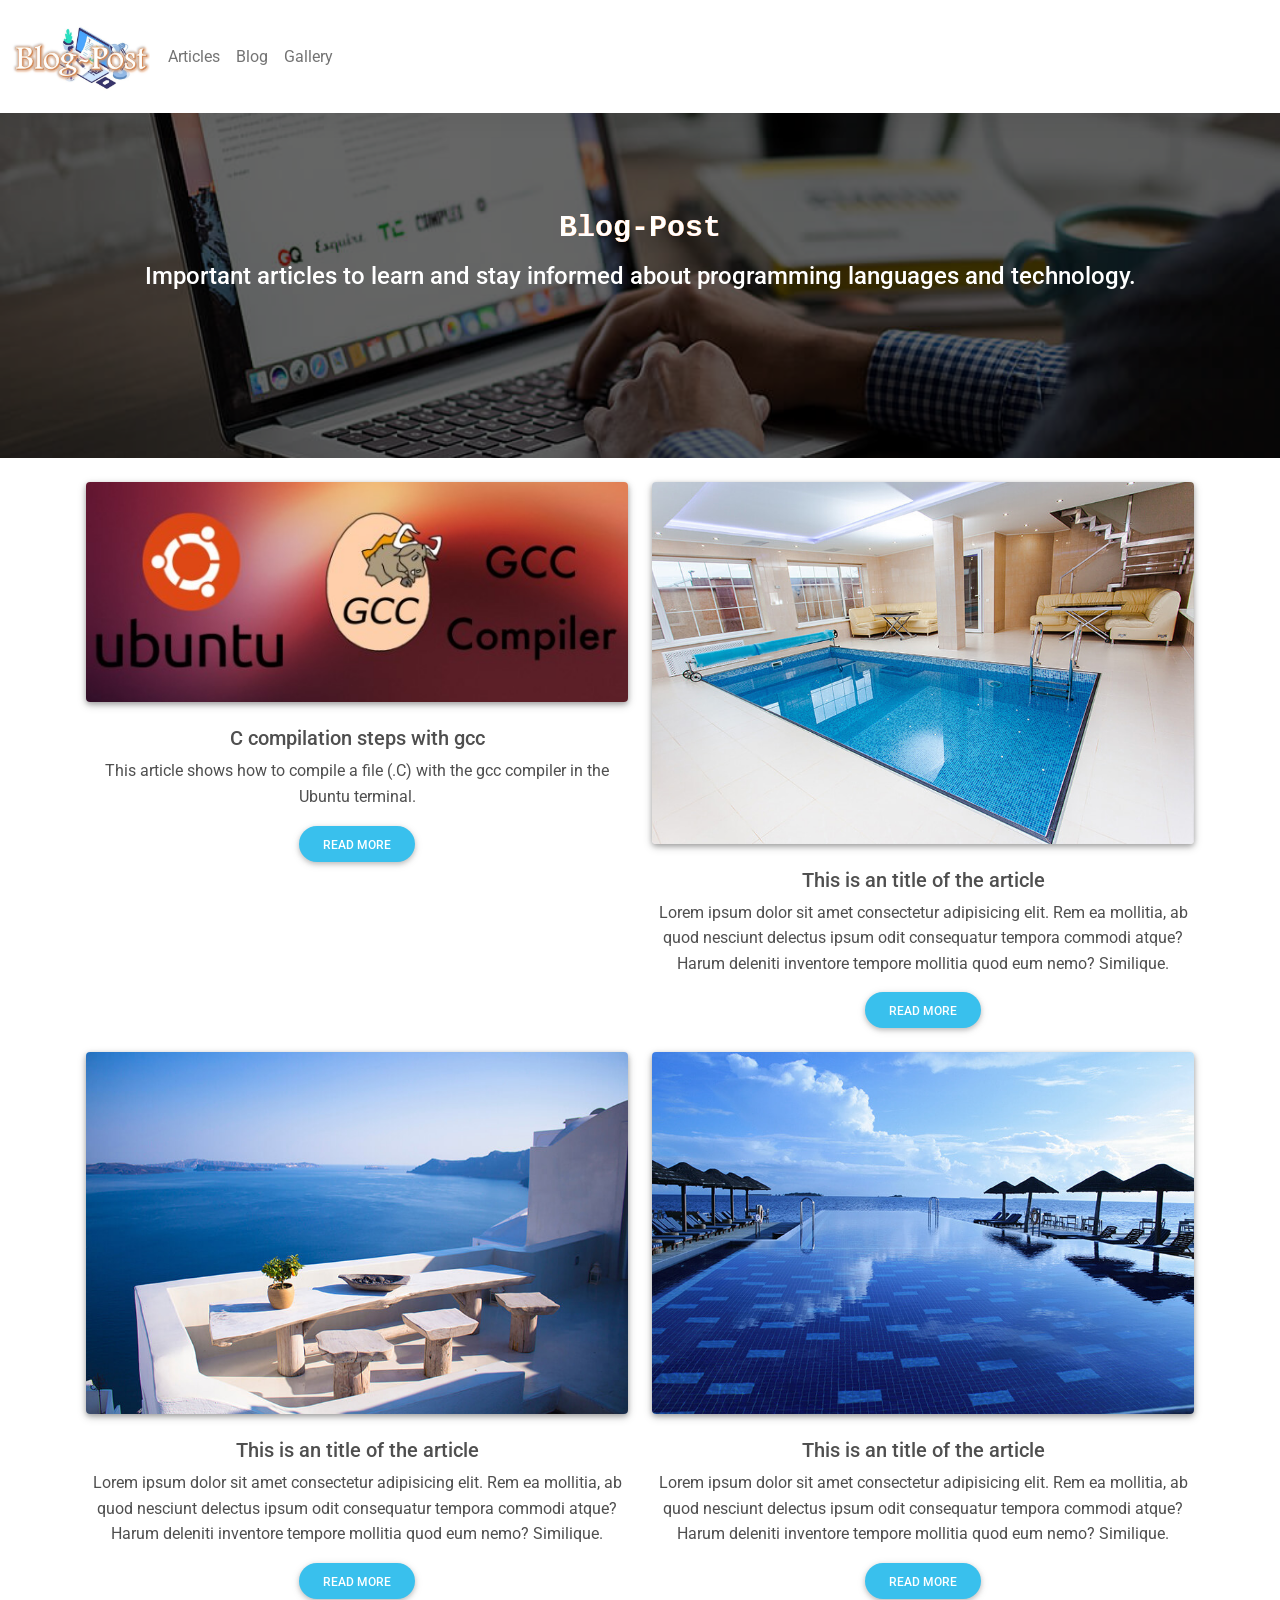
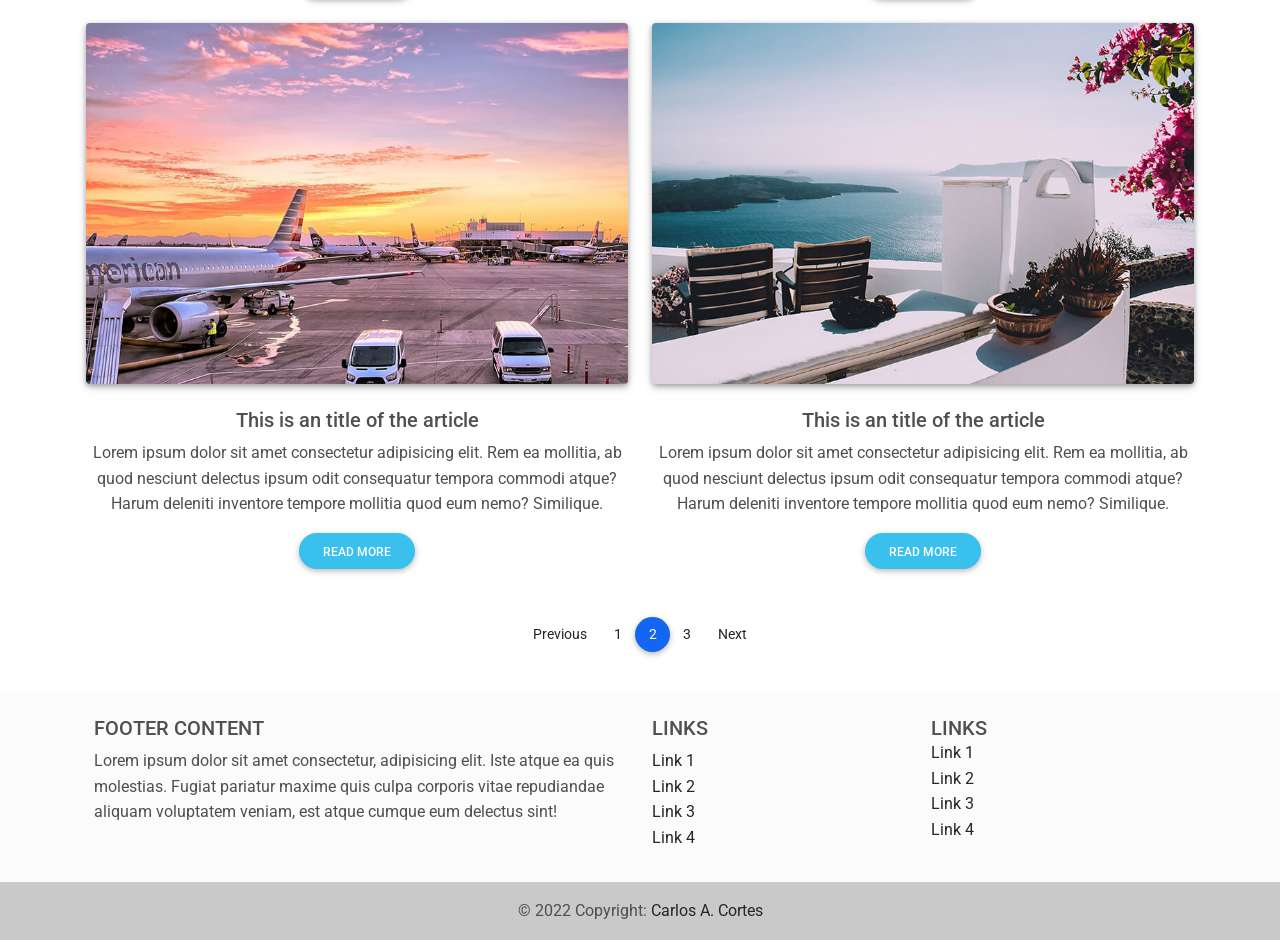
==== index.html @ 5aae72ee "file Actualiced" ====
<!DOCTYPE html>
<html lang="en">
  <head>
    <meta charset="UTF-8" />
    <meta
      name="viewport"
      content="width=device-width, initial-scale=1, shrink-to-fit=no"
    />
    <meta http-equiv="x-ua-compatible" content="ie=edge" />
    <title>Blog - School</title>
    <!-- MDB icon -->
    <link rel="icon" href="img/mdb-favicon.ico" type="image/x-icon" />
    <!-- Font Awesome -->
    <link
      rel="stylesheet"
      href="https://use.fontawesome.com/releases/v5.11.2/css/all.css"
    />
    <!-- Google Fonts Roboto -->
    <link
      rel="stylesheet"
      href="https://fonts.googleapis.com/css2?family=Roboto:wght@300;400;500;700&display=swap"
    />
    <!-- MDB -->
    <link rel="stylesheet" href="css/mdb.min.css" />
    <link rel="stylesheet" href="css/local.css">
    <!-- Custom styles -->
    <style></style>
  </head>
  <body>
    <header>
      <!-- Navbar -->
      <nav class="navbar navbar-expand-lg navbar-light bg-white fixed-top">
        <img class="iconpost" src="img/iconblog.jpg" height="16" alt="logoblog" loading="lazy">
        <div class="container cont-local">
          <button
            class="navbar-toggler"
            type="button"
            data-toggle="collapse"
            data-target="#navbarExample01"
            aria-controls="navbarExample01"
            aria-expanded="false"
            aria-label="Toggle navigation"
          >
            <span class="navbar-toggler-icon"></span>
          </button>
          <div class="collapse navbar-collapse" id="navbarExample01">
            <ul class="navbar-nav mr-auto mb-2 mb-lg-0">
              <li class="nav-item">
                <a class="nav-link" href="index.html">Articles</a>
              </li>
              <li class="nav-item">
                <a class="nav-link" href="post.html">Blog</a>
              </li>
              <li class="nav-item">
                <a class="nav-link" href="#">Gallery</a>
              </li>
            </ul>
          </div>
        </div>
      </nav>
      <!-- Navbar -->

      <!-- Background image -->
      <div
        class="p-5 text-center bg-image"
        style="background-image: url('img/Vida-Blog.jpg'); height: 400px; margin-top: 58px;"
      >
        <div class="mask" style="background-color: rgba(0, 0, 0, 0.6)">
          <div class="d-flex justify-content-center align-items-center h-100">
            <div class="text-white">
              <h1 class="mb-3 efectext1">Blog-Post</h1>
              <h4 class="mb-3">
                  Important articles to learn and stay informed about programming languages and technology.
              </h4>
            </div>
          </div>
        </div>
      </div>
      <!-- Background image -->
    </header>
    <main class="my-4">
      <!-- Posts -->
      <div class="container">
        <section id="posts" class="text-center mb-4">
          <div class="row">
            <div class="col-md-6 mb-4">
              <div
                class="bg-image hover-overlay ripple shadow-1-strong rounded mb-4"
                data-ripple-color="light">
                <img src="img/i1.jpg" class="w-100" />
                <a href="#!">
                  <div
                    class="mask"
                    style="background-color: rgba(251, 251, 251, 0.2)"
                  ></div>
                </a>
              </div>
              <h5>C compilation steps with gcc</h5>
              <p>
                This article shows how to compile a file (.C) with the gcc compiler in the Ubuntu terminal.
              </p>
              <a href="blog_gcc_compiler.html"><button type="button" class="btn btn-info btn-rounded">
                Read more
              </button></a>
            </div>
            <div class="col-md-6 mb-4">
              <div
                class="bg-image hover-overlay ripple shadow-1-strong rounded mb-4"
                data-ripple-color="light"
              >
                <img src="img/i2.jpg" class="w-100" />
                <a href="#!">
                  <div
                    class="mask"
                    style="background-color: rgba(251, 251, 251, 0.2)"
                  ></div>
                </a>
              </div>
              <h5>This is an title of the article</h5>
              <p>
                Lorem ipsum dolor sit amet consectetur adipisicing elit. Rem ea
                mollitia, ab quod nesciunt delectus ipsum odit consequatur
                tempora commodi atque? Harum deleniti inventore tempore mollitia
                quod eum nemo? Similique.
              </p>
              <button type="button" class="btn btn-info btn-rounded">
                Read more
              </button>
            </div>
            <div class="col-md-6 mb-4">
              <div
                class="bg-image hover-overlay ripple shadow-1-strong rounded mb-4"
                data-ripple-color="light"
              >
                <img src="img/i3.jpg" class="w-100" />
                <a href="#!">
                  <div
                    class="mask"
                    style="background-color: rgba(251, 251, 251, 0.2)"
                  ></div>
                </a>
              </div>
              <h5>This is an title of the article</h5>
              <p>
                Lorem ipsum dolor sit amet consectetur adipisicing elit. Rem ea
                mollitia, ab quod nesciunt delectus ipsum odit consequatur
                tempora commodi atque? Harum deleniti inventore tempore mollitia
                quod eum nemo? Similique.
              </p>
              <button type="button" class="btn btn-info btn-rounded">
                Read more
              </button>
            </div>
            <div class="col-md-6 mb-4">
              <div
                class="bg-image hover-overlay ripple shadow-1-strong rounded mb-4"
                data-ripple-color="light"
              >
                <img src="img/i4.jpg" class="w-100" />
                <a href="#!">
                  <div
                    class="mask"
                    style="background-color: rgba(251, 251, 251, 0.2)"
                  ></div>
                </a>
              </div>
              <h5>This is an title of the article</h5>
              <p>
                Lorem ipsum dolor sit amet consectetur adipisicing elit. Rem ea
                mollitia, ab quod nesciunt delectus ipsum odit consequatur
                tempora commodi atque? Harum deleniti inventore tempore mollitia
                quod eum nemo? Similique.
              </p>
              <button type="button" class="btn btn-info btn-rounded">
                Read more
              </button>
            </div>
            <div class="col-md-6 mb-4">
              <div
                class="bg-image hover-overlay ripple shadow-1-strong rounded mb-4"
                data-ripple-color="light"
              >
                <img src="img/i5.jpg" class="w-100" />
                <a href="#!">
                  <div
                    class="mask"
                    style="background-color: rgba(251, 251, 251, 0.2)"
                  ></div>
                </a>
              </div>
              <h5>This is an title of the article</h5>
              <p>
                Lorem ipsum dolor sit amet consectetur adipisicing elit. Rem ea
                mollitia, ab quod nesciunt delectus ipsum odit consequatur
                tempora commodi atque? Harum deleniti inventore tempore mollitia
                quod eum nemo? Similique.
              </p>
              <button type="button" class="btn btn-info btn-rounded">
                Read more
              </button>
            </div>
            <div class="col-md-6 mb-4">
              <div
                class="bg-image hover-overlay ripple shadow-1-strong rounded mb-4"
                data-ripple-color="light"
              >
                <img src="img/i6.jpg" class="w-100" />
                <a href="#!">
                  <div
                    class="mask"
                    style="background-color: rgba(251, 251, 251, 0.2)"
                  ></div>
                </a>
              </div>
              <h5>This is an title of the article</h5>
              <p>
                Lorem ipsum dolor sit amet consectetur adipisicing elit. Rem ea
                mollitia, ab quod nesciunt delectus ipsum odit consequatur
                tempora commodi atque? Harum deleniti inventore tempore mollitia
                quod eum nemo? Similique.
              </p>
              <button type="button" class="btn btn-info btn-rounded">
                Read more
              </button>
            </div>
          </div>
        </section>
        <!-- Posts -->
      </div>

      <!-- Pagination -->
      <section id="pagination" class="d-flex justify-content-center">
        <nav aria-label="...">
          <ul class="pagination pagination-circle">
            <li class="page-item">
              <a class="page-link" href="#" tabindex="-1" aria-disabled="true"
                >Previous</a
              >
            </li>
            <li class="page-item"><a class="page-link" href="#">1</a></li>
            <li class="page-item active" aria-current="page">
              <a class="page-link" href="#"
                >2 <span class="sr-only">(current)</span></a
              >
            </li>
            <li class="page-item"><a class="page-link" href="#">3</a></li>
            <li class="page-item">
              <a class="page-link" href="#">Next</a>
            </li>
          </ul>
        </nav>
      </section>
      <!-- Pagination -->
    </main>
    <footer class="bg-light text-center text-lg-left">
      <!-- Grid container -->
      <div class="container p-4">
        <!--Grid row-->
        <div class="row">
          <!--Grid column-->
          <div class="col-lg-6 col-md-12 mb-4 mb-md-0">
            <h5 class="text-uppercase">Footer Content</h5>

            <p>
              Lorem ipsum dolor sit amet consectetur, adipisicing elit. Iste
              atque ea quis molestias. Fugiat pariatur maxime quis culpa
              corporis vitae repudiandae aliquam voluptatem veniam, est atque
              cumque eum delectus sint!
            </p>
          </div>
          <!--Grid column-->

          <!--Grid column-->
          <div class="col-lg-3 col-md-6 mb-4 mb-md-0">
            <h5 class="text-uppercase">Links</h5>

            <ul class="list-unstyled mb-0">
              <li>
                <a href="#!" class="text-dark">Link 1</a>
              </li>
              <li>
                <a href="#!" class="text-dark">Link 2</a>
              </li>
              <li>
                <a href="#!" class="text-dark">Link 3</a>
              </li>
              <li>
                <a href="#!" class="text-dark">Link 4</a>
              </li>
            </ul>
          </div>
          <!--Grid column-->

          <!--Grid column-->
          <div class="col-lg-3 col-md-6 mb-4 mb-md-0">
            <h5 class="text-uppercase mb-0">Links</h5>

            <ul class="list-unstyled">
              <li>
                <a href="#!" class="text-dark">Link 1</a>
              </li>
              <li>
                <a href="#!" class="text-dark">Link 2</a>
              </li>
              <li>
                <a href="#!" class="text-dark">Link 3</a>
              </li>
              <li>
                <a href="#!" class="text-dark">Link 4</a>
              </li>
            </ul>
          </div>
          <!--Grid column-->
        </div>
        <!--Grid row-->
      </div>
      <!-- Grid container -->

      <!-- Copyright -->
      <div class="text-center p-3" style="background-color: rgba(0, 0, 0, 0.2)">
        © 2022 Copyright:
        <a class="text-dark" href="https://github.com/carlos112717">Carlos A. Cortes</a>
      </div>
      <!-- Copyright -->
    </footer>
  </body>

  <!-- MDB -->
  <script type="text/javascript" src="js/mdb.min.js"></script>
  <!-- Custom scripts -->
  <script type="text/javascript"></script>
</html>
---- css/local.css ----
.iconpost{
    width: 140px;
    height: auto;
    margin-left: 10px;
}

.cont-local{
    padding: 10px;
    align-items: center;
    text-align: center;
}

.localh1{
    margin-left: 75px;
    padding-top: 25px;
}

.efectext1{
    font-weight: bold;
  font-family: monospace;
  text-shadow: 
    0 0 0 rgb(196, 6, 6), 
    0 0 0 rgb(226, 238, 62), 
    0 0 0 rgb(124, 199, 89);
  font-size: 30px;
  animation:c2 2s infinite cubic-bezier(0.9,-3000,0.9,5000);
}


@keyframes c2{
  45%,100% {
  text-shadow: 
     0.03px -0.01px 0.01px rgb(218, 8, 8), 
     0.02px  0.02px 0     rgb(0 255 0), 
    -0.02px  0.02px 0     rgb(0 0 255);
  }
}

/* css of blog compiler con gcc */
.img-user{
    max-width: 8%;
    border-radius: 50%;
    margin-left: 20px;
    box-shadow: 0px 0px 10px 1px #a19f9f;
}

.img-user:hover{
    box-shadow: 0px 0px 10px 1px #834242;
    transform: scale(1.1);
}
.navbar-brand{
    font-size: 30px;
    font-weight: bold;
    padding: 60px;
}

.header-nav{
    margin-top: -20px;
    margin-left: 20px;
    color: rgb(10, 10, 10);
    font-size: 30px;
}
.page-blog{
    margin-top: 50px;
    padding: 20px;
    text-align: center;
}

/* Style page about*/
.about{
    background-color: #f8f4f4;
    color: rgb(8, 8, 8);
    padding: 20px;
    margin-top: 20px;
    box-shadow: 0px 0px 10px 1px #bbb0b0;
}

/*imagenes*/
.img-responsive {
    max-width: 100%;
    height: auto;
    border-radius: 20px;
}

.img-linkedin{
    width: 40px;
    height: 40px;

}

.img-github{
    width: 40px;
    height: 40px;
}

.img-mail2{
    width: 40px;
    height: 40px;
}

/* Style social bar */

.social-bar {
    position: fixed;
    right: 0;
    top: 55%;
    font-size: 1.5rem;
    display: flex;
    flex-direction: column;
    align-items: flex-end;
    z-index: 100;
}

.icon {
    color: white;
    text-decoration: none;
    padding: .7rem;
    transition: all .5s;

}

.icon-linkedin {
    background-color: #0077B5;
}

.icon-github {
    background-color: rgb(189, 185, 185);
}


.icon-mail2 {
    background-color: #0f46be;
}

.icon:first-child {
    border-radius: 1rem 0 0 0;
}

.icon:last-child {
    border-radius: 0 0 0 1rem;
}

.icon:hover {
    transform: scale(1.1);
    padding-right: 3rem;
    border-radius: 1rem 0 0 1rem;
    box-shadow: 0 0 .5rem rgba(0, 0, 0, 0.42);
}
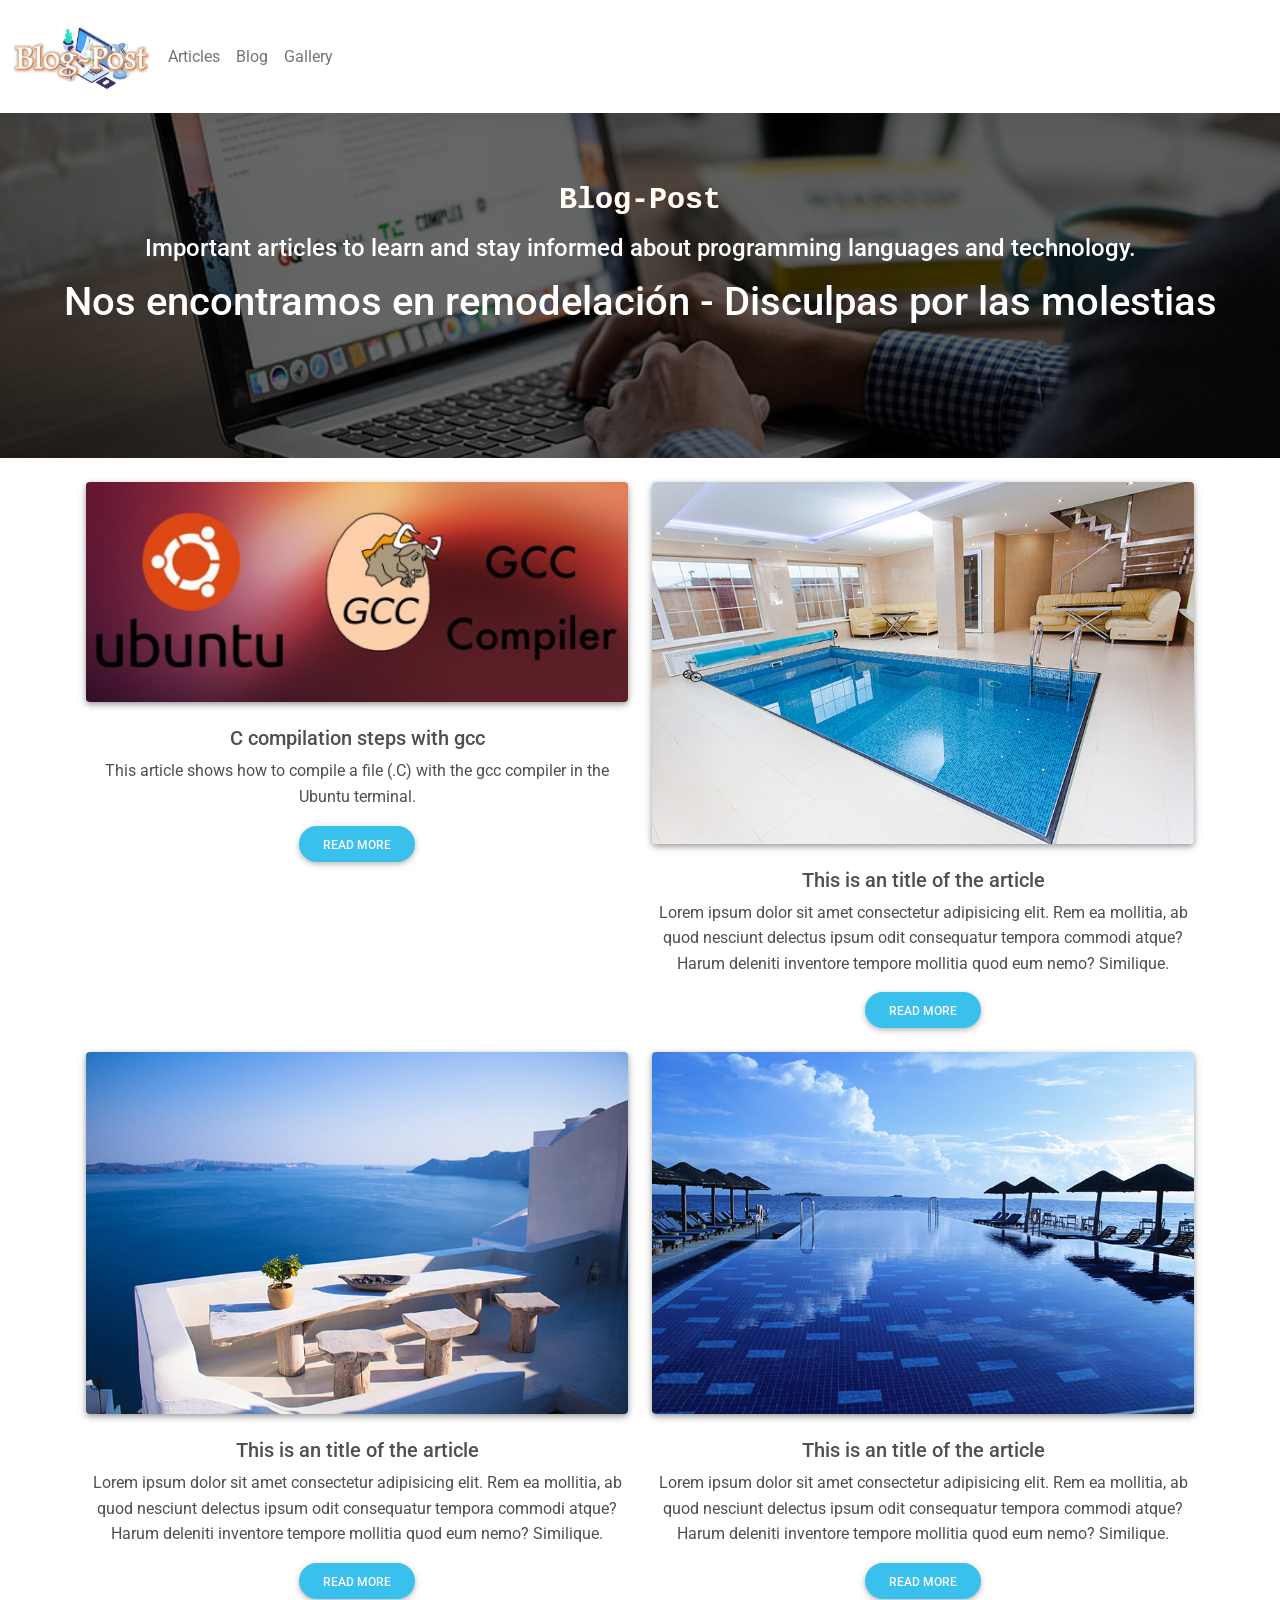
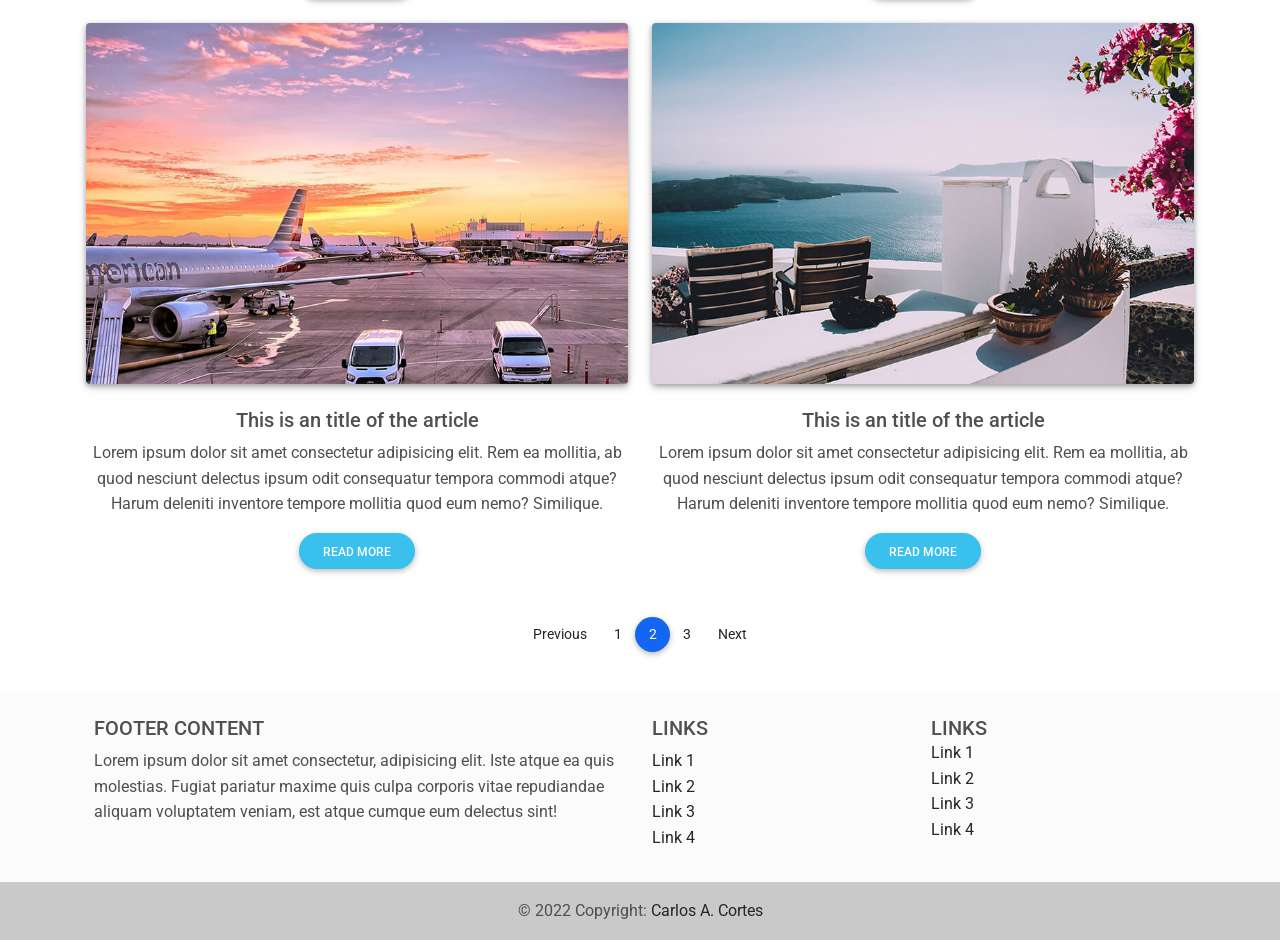
==== commit e594749e: "Update index.html" ====
--- a/index.html
+++ b/index.html
@@ -72,6 +72,7 @@
               <h4 class="mb-3">
                   Important articles to learn and stay informed about programming languages and technology.
               </h4>
+              <h1>Nos encontramos en remodelación - Disculpas por las molestias</h1>
             </div>
           </div>
         </div>
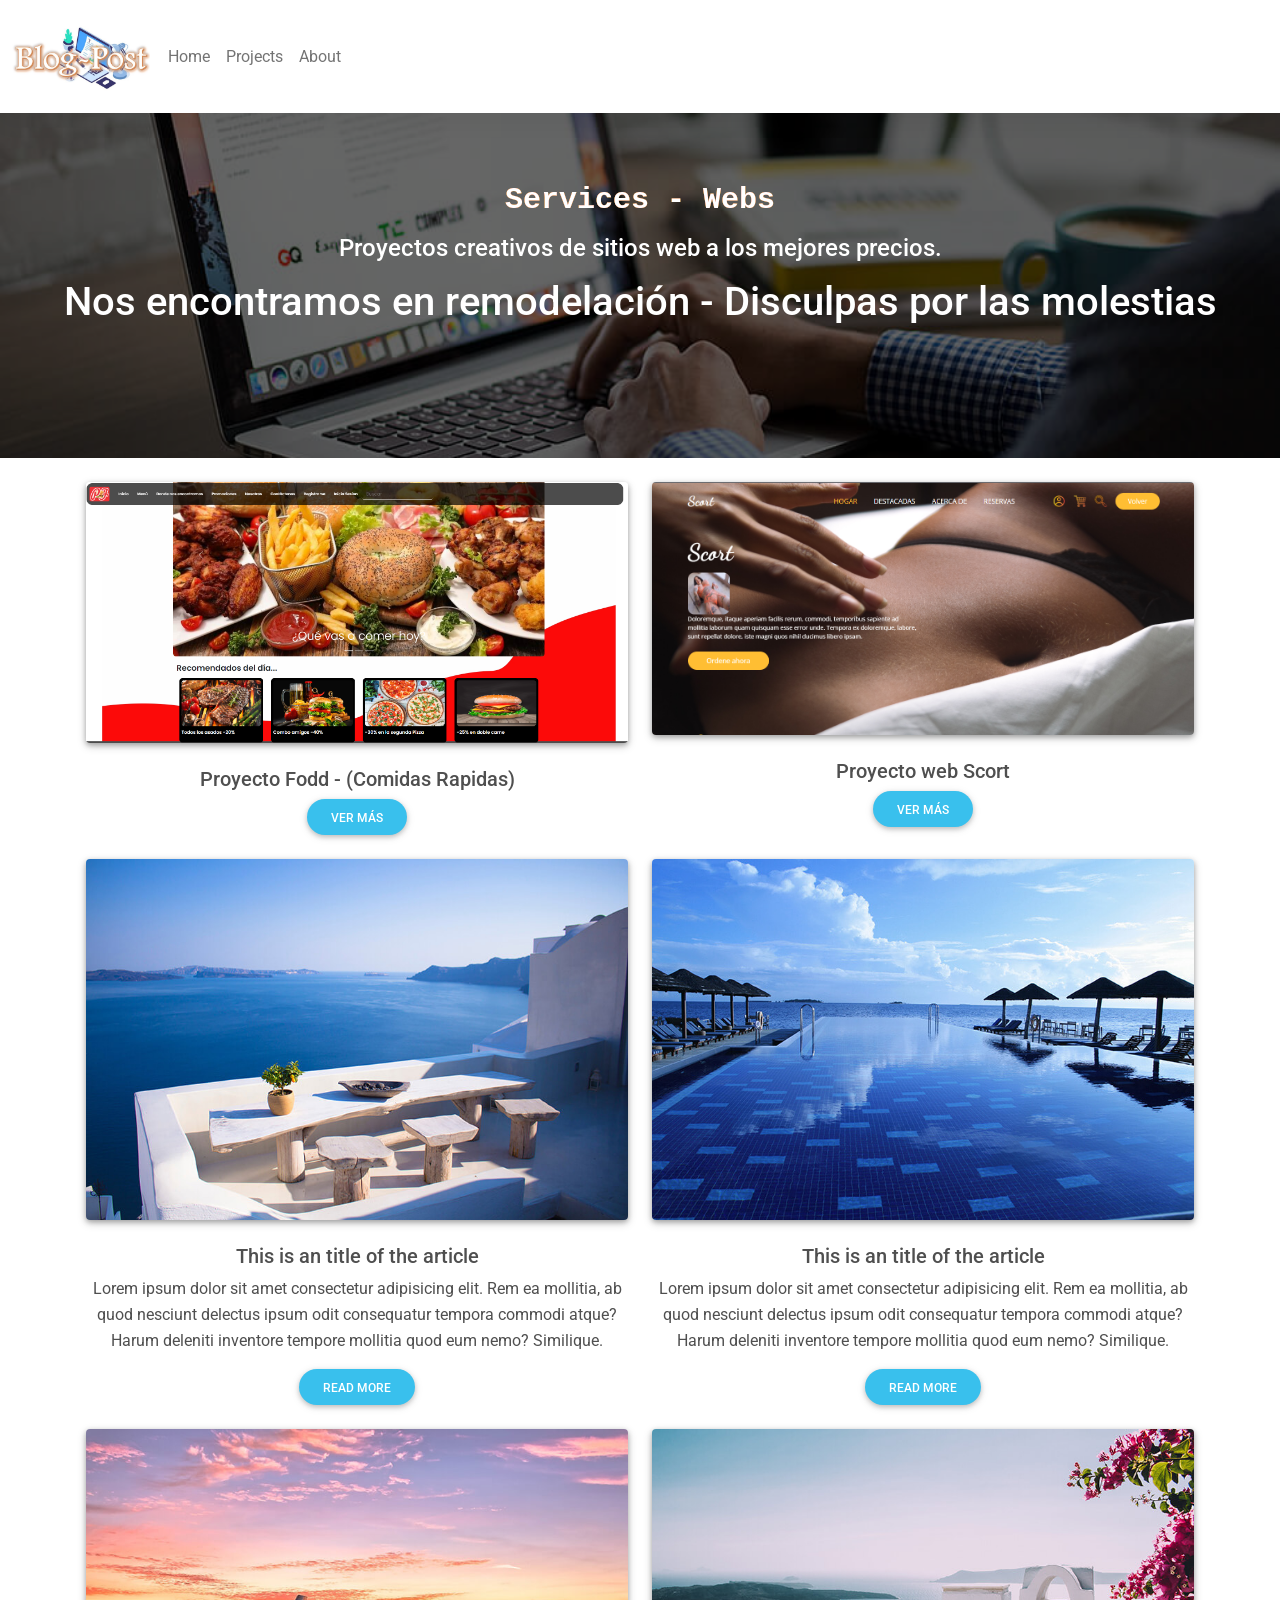
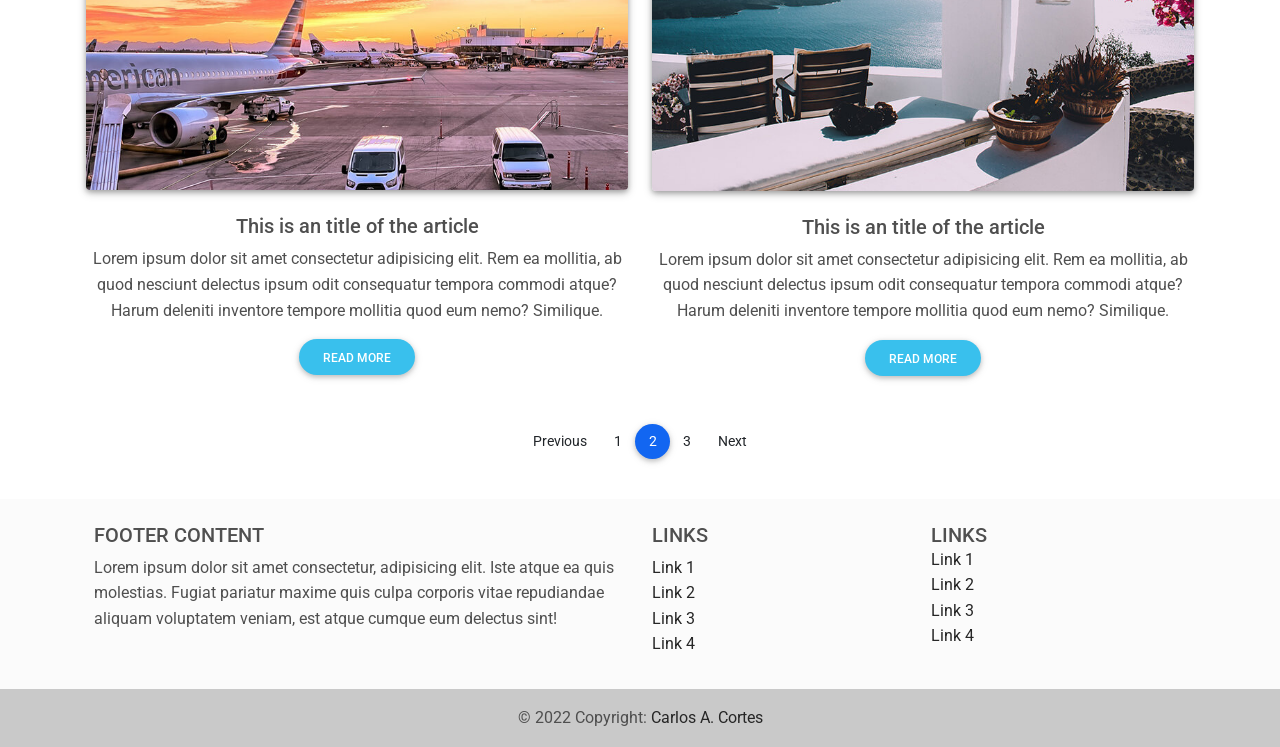
==== commit b6d47841: "archivos actualizados" ====
--- a/index.html
+++ b/index.html
@@ -7,7 +7,7 @@
       content="width=device-width, initial-scale=1, shrink-to-fit=no"
     />
     <meta http-equiv="x-ua-compatible" content="ie=edge" />
-    <title>Blog - School</title>
+    <title>CACS-WEB_SITE</title>
     <!-- MDB icon -->
     <link rel="icon" href="img/mdb-favicon.ico" type="image/x-icon" />
     <!-- Font Awesome -->
@@ -46,13 +46,13 @@
           <div class="collapse navbar-collapse" id="navbarExample01">
             <ul class="navbar-nav mr-auto mb-2 mb-lg-0">
               <li class="nav-item">
-                <a class="nav-link" href="index.html">Articles</a>
+                <a class="nav-link" href="index.html">Home</a>
               </li>
               <li class="nav-item">
-                <a class="nav-link" href="post.html">Blog</a>
+                <a class="nav-link" href="projects.html">Projects</a>
               </li>
               <li class="nav-item">
-                <a class="nav-link" href="#">Gallery</a>
+                <a class="nav-link" href="about.html">About</a>
               </li>
             </ul>
           </div>
@@ -68,9 +68,9 @@
         <div class="mask" style="background-color: rgba(0, 0, 0, 0.6)">
           <div class="d-flex justify-content-center align-items-center h-100">
             <div class="text-white">
-              <h1 class="mb-3 efectext1">Blog-Post</h1>
+              <h1 class="mb-3 efectext1">Services - Webs</h1>
               <h4 class="mb-3">
-                  Important articles to learn and stay informed about programming languages and technology.
+                  Proyectos creativos de sitios web a los mejores precios.
               </h4>
               <h1>Nos encontramos en remodelación - Disculpas por las molestias</h1>
             </div>
@@ -88,20 +88,18 @@
               <div
                 class="bg-image hover-overlay ripple shadow-1-strong rounded mb-4"
                 data-ripple-color="light">
-                <img src="img/i1.jpg" class="w-100" />
-                <a href="#!">
-                  <div
-                    class="mask"
-                    style="background-color: rgba(251, 251, 251, 0.2)"
-                  ></div>
-                </a>
-              </div>
-              <h5>C compilation steps with gcc</h5>
-              <p>
-                This article shows how to compile a file (.C) with the gcc compiler in the Ubuntu terminal.
-              </p>
-              <a href="blog_gcc_compiler.html"><button type="button" class="btn btn-info btn-rounded">
-                Read more
+                <img src="img/PROYECTO_FOOD.png" class="w-100" />
+                <a href="#!">
+                  <div
+                    class="mask"
+                    style="background-color: rgba(251, 251, 251, 0.2)"
+                  ></div>
+                </a>
+              </div>
+              <h5>Proyecto Fodd - (Comidas Rapidas)</h5>
+              
+              <a href="app_Food/index.php"><button type="button" class="btn btn-info btn-rounded">
+                Ver más
               </button></a>
             </div>
             <div class="col-md-6 mb-4">
@@ -109,24 +107,20 @@
                 class="bg-image hover-overlay ripple shadow-1-strong rounded mb-4"
                 data-ripple-color="light"
               >
-                <img src="img/i2.jpg" class="w-100" />
-                <a href="#!">
-                  <div
-                    class="mask"
-                    style="background-color: rgba(251, 251, 251, 0.2)"
-                  ></div>
-                </a>
-              </div>
-              <h5>This is an title of the article</h5>
-              <p>
-                Lorem ipsum dolor sit amet consectetur adipisicing elit. Rem ea
-                mollitia, ab quod nesciunt delectus ipsum odit consequatur
-                tempora commodi atque? Harum deleniti inventore tempore mollitia
-                quod eum nemo? Similique.
-              </p>
-              <button type="button" class="btn btn-info btn-rounded">
-                Read more
-              </button>
+                <img src="img/PROYECTOSCORT.png" class="w-100" />
+                <a href="">
+                  <div
+                    class="mask"
+                    style="background-color: rgba(251, 251, 251, 0.2)"
+                  ></div>
+                </a>
+              </div>
+              <h5>Proyecto web Scort</h5>
+              
+              <a href="app_Scort/index.html"><button type="button" class="btn btn-info btn-rounded">
+                Ver más
+              </button>
+              </a>
             </div>
             <div class="col-md-6 mb-4">
               <div
--- a/css/local.css
+++ b/css/local.css
@@ -145,4 +145,5 @@
     padding-right: 3rem;
     border-radius: 1rem 0 0 1rem;
     box-shadow: 0 0 .5rem rgba(0, 0, 0, 0.42);
-}+}
+
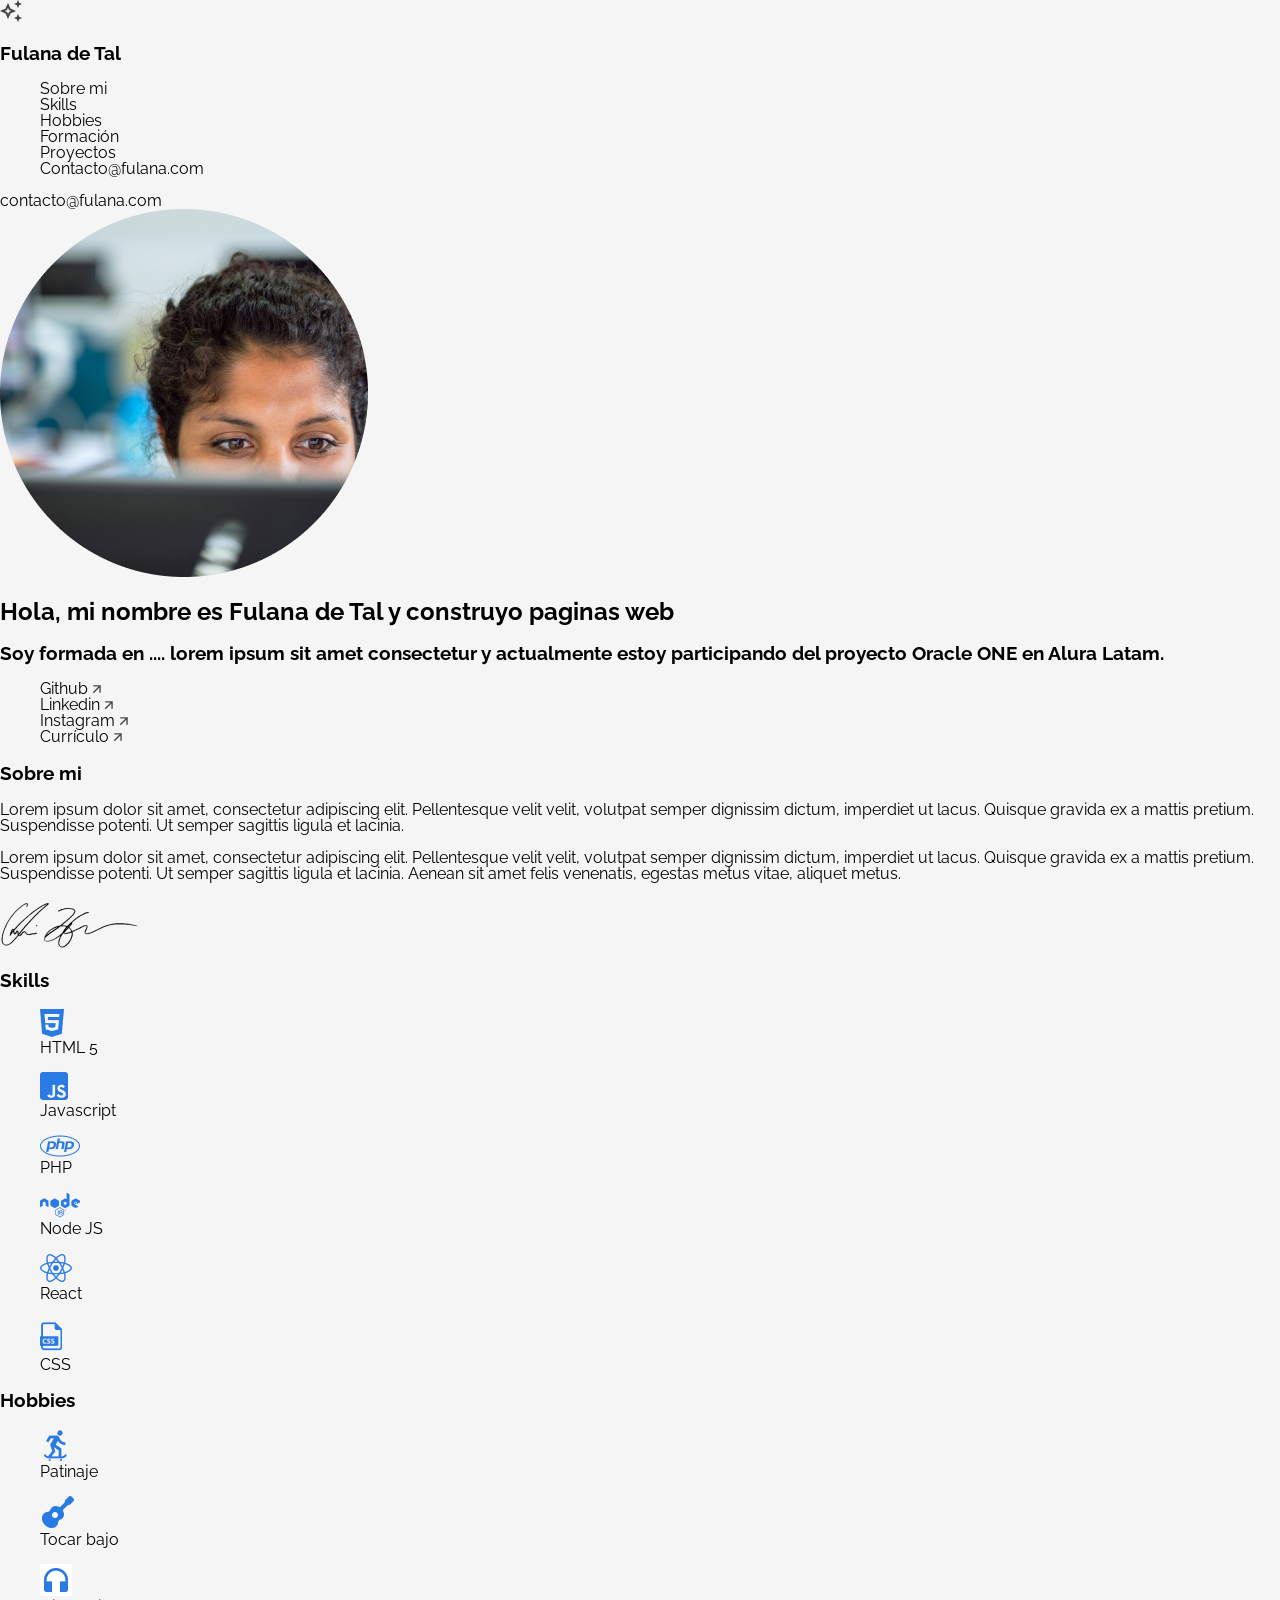
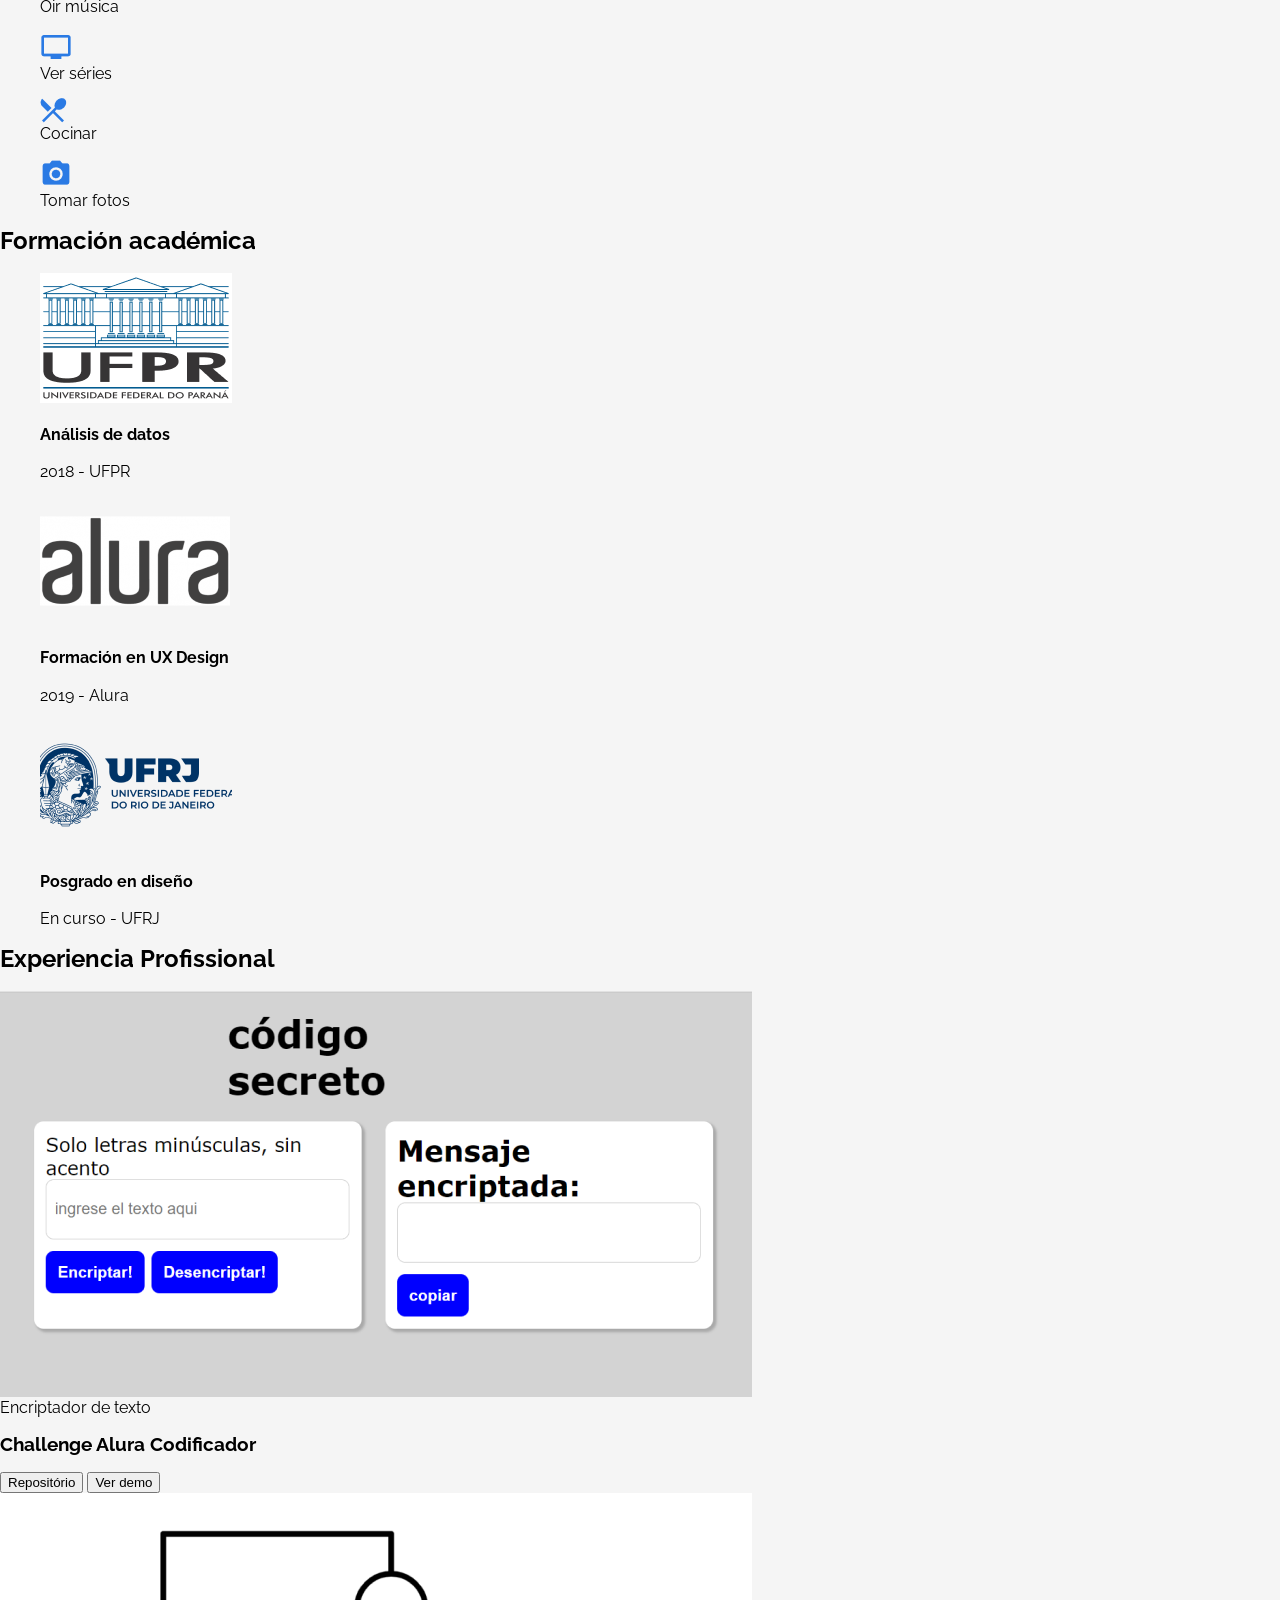
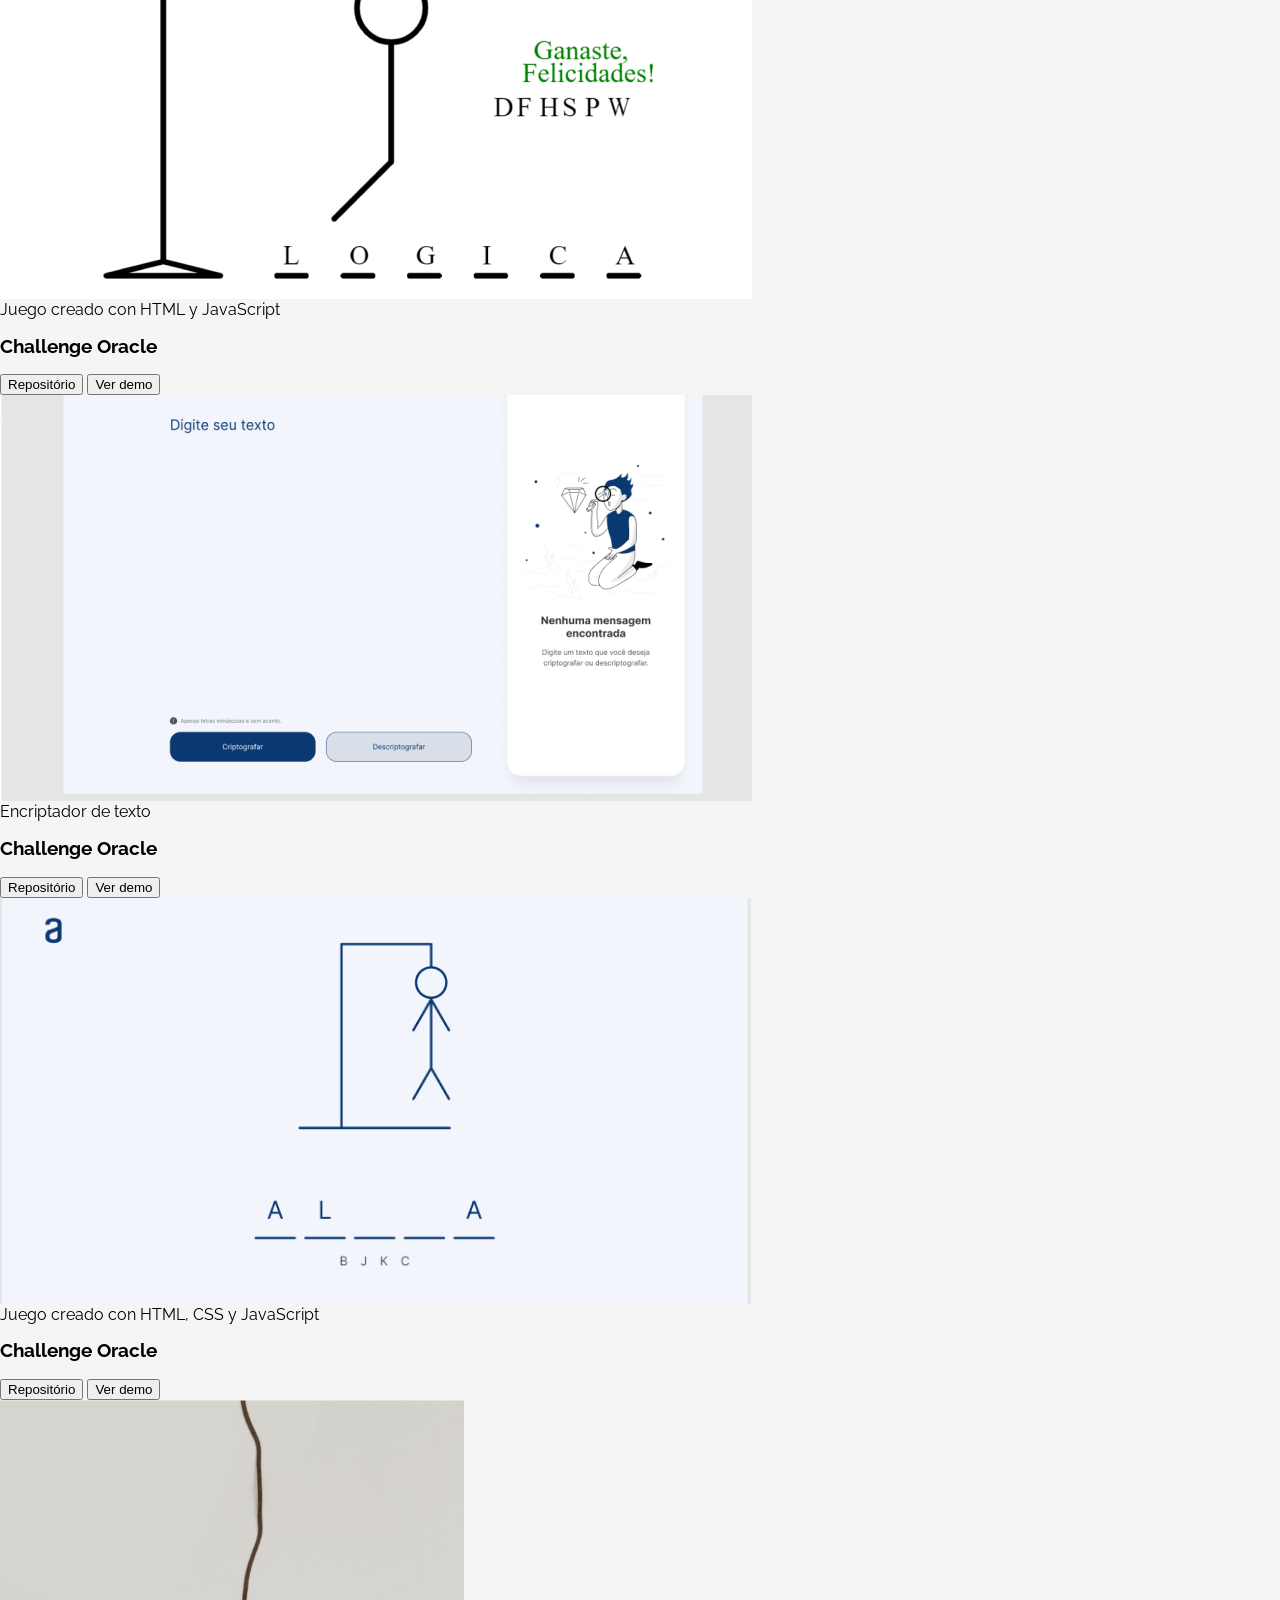
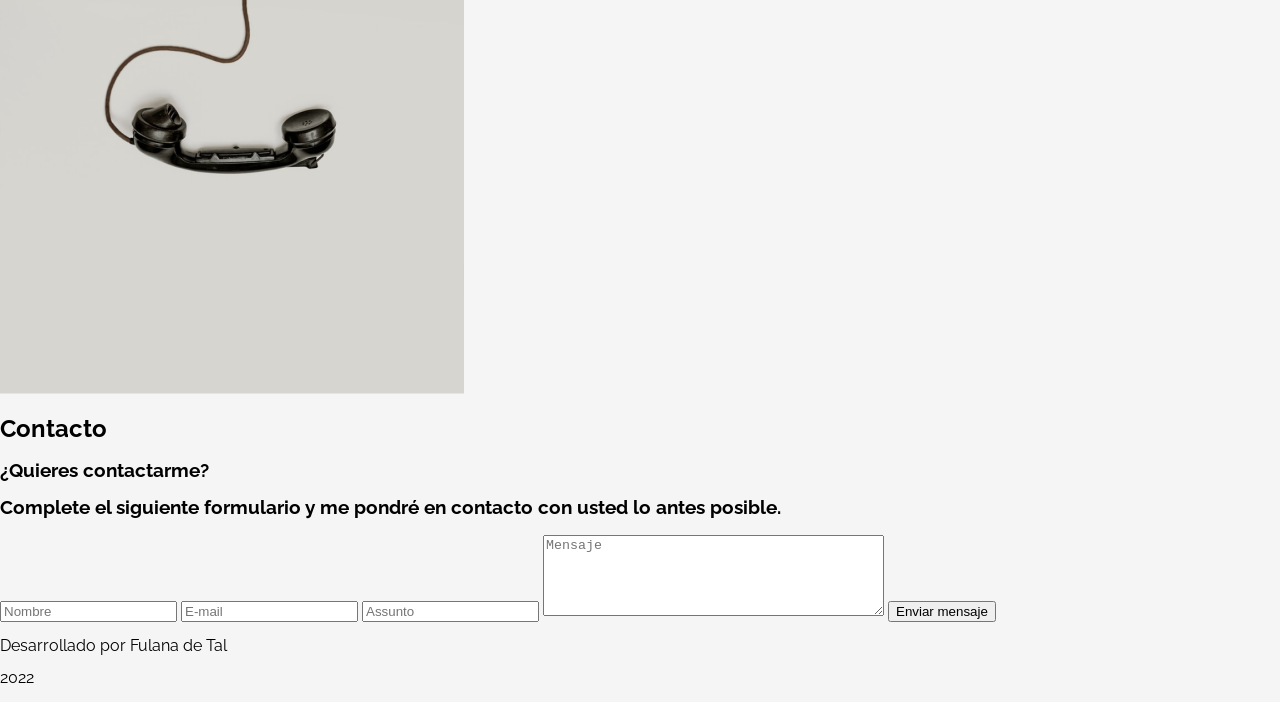
==== commit dfee11c2: "files project" ====
--- a/index.html
+++ b/index.html
@@ -1,327 +1,282 @@
 <!DOCTYPE html>
-<html lang="en">
-  <head>
-    <meta charset="UTF-8" />
-    <meta
-      name="viewport"
-      content="width=device-width, initial-scale=1, shrink-to-fit=no"
-    />
-    <meta http-equiv="x-ua-compatible" content="ie=edge" />
-    <title>CACS-WEB_SITE</title>
-    <!-- MDB icon -->
-    <link rel="icon" href="img/mdb-favicon.ico" type="image/x-icon" />
-    <!-- Font Awesome -->
-    <link
-      rel="stylesheet"
-      href="https://use.fontawesome.com/releases/v5.11.2/css/all.css"
-    />
-    <!-- Google Fonts Roboto -->
-    <link
-      rel="stylesheet"
-      href="https://fonts.googleapis.com/css2?family=Roboto:wght@300;400;500;700&display=swap"
-    />
-    <!-- MDB -->
-    <link rel="stylesheet" href="css/mdb.min.css" />
-    <link rel="stylesheet" href="css/local.css">
-    <!-- Custom styles -->
-    <style></style>
-  </head>
-  <body>
-    <header>
-      <!-- Navbar -->
-      <nav class="navbar navbar-expand-lg navbar-light bg-white fixed-top">
-        <img class="iconpost" src="img/iconblog.jpg" height="16" alt="logoblog" loading="lazy">
-        <div class="container cont-local">
-          <button
-            class="navbar-toggler"
-            type="button"
-            data-toggle="collapse"
-            data-target="#navbarExample01"
-            aria-controls="navbarExample01"
-            aria-expanded="false"
-            aria-label="Toggle navigation"
-          >
-            <span class="navbar-toggler-icon"></span>
-          </button>
-          <div class="collapse navbar-collapse" id="navbarExample01">
-            <ul class="navbar-nav mr-auto mb-2 mb-lg-0">
-              <li class="nav-item">
-                <a class="nav-link" href="index.html">Home</a>
-              </li>
-              <li class="nav-item">
-                <a class="nav-link" href="projects.html">Projects</a>
-              </li>
-              <li class="nav-item">
-                <a class="nav-link" href="about.html">About</a>
-              </li>
+<html lang="es">
+<head>
+    <meta charset="UTF-8">
+    <meta http-equiv="X-UA-Compatible" content="IE=edge">
+    <meta name="viewport" content="width=device-width, initial-scale=1.0">
+    <!-- Referencia de la hoja de estilo de Css -->
+    <link rel="stylesheet" href="style.css">
+    <link rel="preconnect" href="https://fonts.googleapis.com">
+    <link rel="preconnect" href="https://fonts.gstatic.com" crossorigin>
+    <!-- Fonte del Proyecto Raleway -->
+    <link href="https://fonts.googleapis.com/css2?family=Raleway:wght@500&display=swap" rel="stylesheet">
+    <title> Mi Portafolio</title>
+</head>
+<body>
+    <!-- Sección del Menú  -->
+    <div class="tudo">
+    <section class="menu">
+        <header class="menu__header">
+            <img src="assets\vector.png">
+            <h3 class="menu__title">Fulana de Tal</h3>
+        </header>
+        <nav>
+            <ul class="menu__list">
+                <li class="menu__list__item"><a href="#sobre-mi">Sobre mi</a></li>
+                <li class="menu__list__item"><a href="#skills">Skills</a></li>
+                <li class="menu__list__item"><a href="#hobbies">Hobbies</a></li>
+                <li class="menu__list__item"><a href="#formacion">Formación</a></li>
+                <li class="menu__list__item"><a href="#xp">Proyectos</a></li>
+                <li class="menu__list__item"><a href="#contacto">Contacto@fulana.com</a></li>
             </ul>
-          </div>
-        </div>
-      </nav>
-      <!-- Navbar -->
-
-      <!-- Background image -->
-      <div
-        class="p-5 text-center bg-image"
-        style="background-image: url('img/Vida-Blog.jpg'); height: 400px; margin-top: 58px;"
-      >
-        <div class="mask" style="background-color: rgba(0, 0, 0, 0.6)">
-          <div class="d-flex justify-content-center align-items-center h-100">
-            <div class="text-white">
-              <h1 class="mb-3 efectext1">Services - Webs</h1>
-              <h4 class="mb-3">
-                  Proyectos creativos de sitios web a los mejores precios.
-              </h4>
-              <h1>Nos encontramos en remodelación - Disculpas por las molestias</h1>
-            </div>
-          </div>
-        </div>
-      </div>
-      <!-- Background image -->
-    </header>
-    <main class="my-4">
-      <!-- Posts -->
-      <div class="container">
-        <section id="posts" class="text-center mb-4">
-          <div class="row">
-            <div class="col-md-6 mb-4">
-              <div
-                class="bg-image hover-overlay ripple shadow-1-strong rounded mb-4"
-                data-ripple-color="light">
-                <img src="img/PROYECTO_FOOD.png" class="w-100" />
-                <a href="#!">
-                  <div
-                    class="mask"
-                    style="background-color: rgba(251, 251, 251, 0.2)"
-                  ></div>
-                </a>
-              </div>
-              <h5>Proyecto Fodd - (Comidas Rapidas)</h5>
-              
-              <a href="app_Food/index.php"><button type="button" class="btn btn-info btn-rounded">
-                Ver más
-              </button></a>
-            </div>
-            <div class="col-md-6 mb-4">
-              <div
-                class="bg-image hover-overlay ripple shadow-1-strong rounded mb-4"
-                data-ripple-color="light"
-              >
-                <img src="img/PROYECTOSCORT.png" class="w-100" />
-                <a href="">
-                  <div
-                    class="mask"
-                    style="background-color: rgba(251, 251, 251, 0.2)"
-                  ></div>
-                </a>
-              </div>
-              <h5>Proyecto web Scort</h5>
-              
-              <a href="app_Scort/index.html"><button type="button" class="btn btn-info btn-rounded">
-                Ver más
-              </button>
-              </a>
-            </div>
-            <div class="col-md-6 mb-4">
-              <div
-                class="bg-image hover-overlay ripple shadow-1-strong rounded mb-4"
-                data-ripple-color="light"
-              >
-                <img src="img/i3.jpg" class="w-100" />
-                <a href="#!">
-                  <div
-                    class="mask"
-                    style="background-color: rgba(251, 251, 251, 0.2)"
-                  ></div>
-                </a>
-              </div>
-              <h5>This is an title of the article</h5>
-              <p>
-                Lorem ipsum dolor sit amet consectetur adipisicing elit. Rem ea
-                mollitia, ab quod nesciunt delectus ipsum odit consequatur
-                tempora commodi atque? Harum deleniti inventore tempore mollitia
-                quod eum nemo? Similique.
-              </p>
-              <button type="button" class="btn btn-info btn-rounded">
-                Read more
-              </button>
-            </div>
-            <div class="col-md-6 mb-4">
-              <div
-                class="bg-image hover-overlay ripple shadow-1-strong rounded mb-4"
-                data-ripple-color="light"
-              >
-                <img src="img/i4.jpg" class="w-100" />
-                <a href="#!">
-                  <div
-                    class="mask"
-                    style="background-color: rgba(251, 251, 251, 0.2)"
-                  ></div>
-                </a>
-              </div>
-              <h5>This is an title of the article</h5>
-              <p>
-                Lorem ipsum dolor sit amet consectetur adipisicing elit. Rem ea
-                mollitia, ab quod nesciunt delectus ipsum odit consequatur
-                tempora commodi atque? Harum deleniti inventore tempore mollitia
-                quod eum nemo? Similique.
-              </p>
-              <button type="button" class="btn btn-info btn-rounded">
-                Read more
-              </button>
-            </div>
-            <div class="col-md-6 mb-4">
-              <div
-                class="bg-image hover-overlay ripple shadow-1-strong rounded mb-4"
-                data-ripple-color="light"
-              >
-                <img src="img/i5.jpg" class="w-100" />
-                <a href="#!">
-                  <div
-                    class="mask"
-                    style="background-color: rgba(251, 251, 251, 0.2)"
-                  ></div>
-                </a>
-              </div>
-              <h5>This is an title of the article</h5>
-              <p>
-                Lorem ipsum dolor sit amet consectetur adipisicing elit. Rem ea
-                mollitia, ab quod nesciunt delectus ipsum odit consequatur
-                tempora commodi atque? Harum deleniti inventore tempore mollitia
-                quod eum nemo? Similique.
-              </p>
-              <button type="button" class="btn btn-info btn-rounded">
-                Read more
-              </button>
-            </div>
-            <div class="col-md-6 mb-4">
-              <div
-                class="bg-image hover-overlay ripple shadow-1-strong rounded mb-4"
-                data-ripple-color="light"
-              >
-                <img src="img/i6.jpg" class="w-100" />
-                <a href="#!">
-                  <div
-                    class="mask"
-                    style="background-color: rgba(251, 251, 251, 0.2)"
-                  ></div>
-                </a>
-              </div>
-              <h5>This is an title of the article</h5>
-              <p>
-                Lorem ipsum dolor sit amet consectetur adipisicing elit. Rem ea
-                mollitia, ab quod nesciunt delectus ipsum odit consequatur
-                tempora commodi atque? Harum deleniti inventore tempore mollitia
-                quod eum nemo? Similique.
-              </p>
-              <button type="button" class="btn btn-info btn-rounded">
-                Read more
-              </button>
-            </div>
-          </div>
+            <li class="menu__list__item__contato"><a href="#contacto">contacto@fulana.com</a></li>
+        </nav>
+    </section>
+
+    <!-- Sección del Header/Title/Hero -->
+    <section class="title">
+        <div class="title__div">
+            <img class="title__profile" src="assets\profile.png">
+            <div class="title__container">
+                <h2 class="title__bio">Hola, mi nombre es Fulana de Tal y construyo paginas web</h2>
+                <h3 class="title__subsection">Soy formada en .... lorem ipsum sit amet consectetur y actualmente estoy participando del proyecto Oracle ONE en Alura Latam.</h3>
+                <ul class="title__network">
+                     <!-- Pon los enlaces de tus redes sociales favoritas -->
+                    <li class="title__network__item"><a href="">Github <img src="assets\arrow.png"> </a></li>
+                    <li class="title__network__item"><a href="">Linkedin <img src="assets\arrow.png"></a></li>
+                    <li class="title__network__item"><a href="">Instagram <img src="assets\arrow.png"></a></li>
+                    <li class="title__network__item"><a href="">Currículo <img src="assets\arrow.png"></a></li>
+                </ul>
+            </div>
+        </div>
+    </section>
+    
+    <!-- Sección sobre mi -->
+    <section class="about" id="sobre-mi">
+        <div class="about__container">
+            <h3 class="about__title">Sobre mi</h3>
+            <p class="about__paragraph">Lorem ipsum dolor sit amet, consectetur adipiscing elit. Pellentesque velit velit, volutpat semper dignissim dictum, imperdiet ut lacus. Quisque gravida ex a mattis pretium. Suspendisse potenti. Ut semper sagittis ligula et lacinia.  </p>
+            <p class="about__paragraph">Lorem ipsum dolor sit amet, consectetur adipiscing elit. Pellentesque velit velit, volutpat semper dignissim dictum, imperdiet ut lacus. Quisque gravida ex a mattis pretium. Suspendisse potenti. Ut semper sagittis ligula et lacinia. Aenean sit amet felis venenatis, egestas metus vitae, aliquet metus.</p>
+            <!-- Si quieres, pon tú firma acá! -->
+            <img src="assets\signature.png">
+        </div>
+    </section>
+
+    <!-- Sección de Skills -->
+    <section class="skills" id="skills">
+        <h3 class="skills__title">Skills</h3>
+            <div class="skills__line">
+                <div class="skills__box">
+                    <ul>
+                        <li class="skills__img"><img src="assets\htlm.png"></li>
+                        <li class="skills__name"> HTML 5</li>
+                    </ul>
+                </div>
+
+                <div class="skills__box">
+                    <ul>
+                        <li class="skills__img"> <img src="assets\js_icon.png" alt=""></li>
+                        <li class="skills__name">Javascript</li>
+                    </ul>
+                </div>
+
+                <div class="skills__box">
+                    <ul>
+                        <li class="skills__img"> <img src="assets\php_icon.png" alt=""></li>
+                        <li class="skills__name">PHP</li>
+                    </ul>
+                </div>
+
+                <div class="skills__box">
+                    <ul>
+                        <li class="skills__img"><img src="assets\nodejs_icon.png" alt=""></li>
+                        <li class="skills__name">Node JS</li>
+                    </ul>
+                </div>
+
+                <div class="skills__box">
+                    <ul>
+                        <li class="skills__img"> <img src="assets\react_icon.png" alt=""> </li>
+                        <li class="skills__name">React</li>
+                    </ul>
+                </div>
+
+                <div class="skills__box">
+                    <ul>
+                        <li class="skills__img"> <img src="assets\css_icon.png" alt=""> </li>
+                        <li class="skills__name">CSS</li>
+                    </ul>
+                </div>
+        </div>
+    </section>
+
+    <!-- Sección de Hobbies -->
+    <section class="hobbies" id="hobbies">
+        <h3 class="hobbies__title">Hobbies</h3>
+            <div class="hobbies__line">
+                <div class="hobbies__box">
+                    <ul>
+                        <li class="hobbies__img"><img src="assets\skate_icon.png"></li>
+                        <li class="hobbies__name"> Patinaje</li>
+                    </ul>
+                </div>
+
+                <div class="hobbies__box">
+                    <ul>
+                        <li class="hobbies__img"> <img src="assets\guitar_icon.png" alt=""></li>
+                        <li class="hobbies__name">Tocar bajo</li>
+                    </ul>
+                </div>
+
+                <div class="hobbies__box">
+                    <ul>
+                        <li class="hobbies__img"> <img src="assets\headphones_icon.png" alt=""></li>
+                        <li class="hobbies__name">Oir música</li>
+                    </ul>
+                </div>
+
+                <div class="hobbies__box">
+                    <ul>
+                        <li class="hobbies__img"><img src="assets\tv_icon.png" alt=""></li>
+                        <li class="hobbies__name">Ver séries</li>
+                    </ul>
+                </div>
+
+                <div class="hobbies__box">
+                    <ul>
+                        <li class="hobbies__img"> <img src="assets\forkspoon_icon.png" alt=""> </li>
+                        <li class="hobbies__name">Cocinar</li>
+                    </ul>
+                </div>
+
+                <div class="hobbies__box">
+                    <ul>
+                        <li class="hobbies__img"> <img src="assets\camera_icon.png" alt=""> </li>
+                        <li class="hobbies__name">Tomar fotos</li>
+                    </ul>
+                </div>
+        </div>
+    </section>
+
+        <!-- Sección de Formación académica -->
+    <section class="academic" id="formacion">
+        <h2 class="academic__title" >Formación académica</h2>
+        <div class="academic__courses">
+            <div class="academic__courses__box">
+                <ul class="academic__courses__list">
+                    <!-- Pon el logotipo de la institución de formación -->
+                    <li class="academic__courses__item__img"><img src="assets\ufpr_logo.png"></li>
+                    <li class="academic__courses__item__title"><h4>Análisis de datos</h4></li>
+                    <li class="academic__courses__item__subtitle"><p>2018 - UFPR</p></li>
+                </ul>
+            </div>
+            <div class="academic__courses__box">
+                <ul class="academic__courses__list">
+                    <!--Pon el logotipo de la institución de formación -->
+                    <li class="academic__courses__item__img"><img src="assets\alura_logo.png"></li>
+                    <li class="academic__courses__item__title"><h4>Formación en UX Design</h4></li>
+                    <li class="academic__courses__item__subtitle"><p>2019 - Alura</p></li>
+                </ul>
+            </div>
+            <div class="academic__courses__box">
+                <ul class="academic__courses__list">
+                    <!-- Pon el logotipo de la institución de formación -->
+                    <li class="academic__courses__item__img"><img src="assets\ufrj_logo.png"></li>
+                    <li class="academic__courses__item__title"><h4>Posgrado en diseño</h4></li>
+                    <li class="academic__courses__item__subtitle"><p>En curso - UFRJ</p></li>
+                </ul>
+            </div>
+        </div>
+    </section>
+
+    <!-- Sección de Experiencia Profesional/Proyectos-->
+    <section class="experience" id="xp">
+        <h2 class="experience__section__title" >Experiencia Profissional</h2>
+        <div class="experiencie__box">
+            <!-- Pon el logotipo/captura de pantalla de tu proyecto -->
+            <img class="experience__img" src="assets\decod_print.png">
+            <div class="experience__info"
+                <h2 class="experience__title">Encriptador de texto</h2>
+                <h3 class="experience__text">Challenge Alura Codificador </h3>
+                    <div class="experience__description">
+                        <!-- Pon el enlace del proyecto en Github o GithubPages -->
+                            <span class="experience__repo"><a href="https://github.com/alura-challenges/challenge-one-encriptador-latam"><button class="experiencia__botao--repo">Repositório</button></a></span>
+                            <span class="experience__demo"><a href=""><button class="experience__botao--demo">Ver demo</button></a></span>
+                    </div>
+            </div>
+        </div>  
+
+        <div class="experiencie__box">
+            <!-- Pon el logotipo/captura de pantalla de tu proyecto -->
+            <img class="experience__img" src="assets\forca_print.png">
+            <div class="experience__info"
+                <h2 class="experience__title">Juego creado con HTML y JavaScript</h2>
+                <h3 class="experience__text">Challenge Oracle </h3>
+                    <div class="experience__description">
+                        <!-- Pon el enlace del proyecto en Github o GithubPages -->
+                            <span class="experience__repo"><a href="https://github.com/alura-challenges/challenge-one-juego-ahorcado"><button class="experiencia__botao--repo">Repositório</button></a></span>
+                            <span class="experience__demo"><a href=""><button class="experience__botao--demo">Ver demo</button></a></span>
+                    </div>
+            </div>
+        </div>  
+
+        <div class="experience__box">
+            <!-- Pon el logotipo/captura de pantalla de tu proyecto -->
+            <img class="experience__img" src="assets\secretcode_print.png">
+            <div class="experience__info-container"
+                <h2 class="experience__title">Encriptador de texto</h2>
+                <h3 class="experience__text">Challenge Oracle </h3>
+                    <div class="experience__description">
+                            <!-- Pon el enlace del proyecto en Github o GithubPages -->
+                            <span class="experience__repo"><a href="https://github.com/alura-challenges/challenge-one-encriptador-latam"><button class="experiencia__botao--repo">Repositório</button></a></span>
+                            <span class="experience__demo"><a href=""><button class="experience__botao--demo">Ver demo</button></a></span>
+                    </div>
+            </div>
+        </div>  
+
+        <div class="experience__box">
+            <img class="experience__img" src="assets\forca2_print.png">
+            <div class="experience__info-container"
+            <h2 class="experience__title">Juego creado con HTML, CSS y JavaScript</h2>
+                <h3 class="experience__text">Challenge Oracle </h3>
+                    <div class="experience__description">
+                            <!-- Pon el enlace del proyecto en Github o GithubPages -->
+                            <span class="experience__repo"><a href="https://github.com/alura-challenges/challenge-one-juego-ahorcado"><button class="experiencia__botao--repo">Repositório</button></a></span>
+                            <span class="experience__demo"><a href=""><button class="experience__botao--demo">Ver demo</button></a></span>
+                    </div>
+        </div>
+        </div>  
+
+        <!-- Sección de Contacto -->
+        <section class="formcontato" id="contacto">
+            <div  class="formcontato__contacto">
+                <div class="formcontato--esquerda">
+                    <img class="formcontato__img" src="assets\contact_image.png">
+                </div>
+                <div class="formcontato__text">
+                    <h2 class="formcontato__title">Contacto</h2>
+                    <h3 class="formcontato__subtext">¿Quieres contactarme?</h3>
+                    <h3 class="formcontato__subtext">Complete el siguiente formulario y me pondré en contacto con usted lo antes posible. </h3>
+                    <form class="formcontato__form" name="form">
+                        <input class="formcontato__input" type="text" name="nombre" placeholder="Nombre">
+                        <input class="formcontato__input" type="email" name="email" placeholder="E-mail">
+                        <input class="formcontato__input" type="text" name="asunto" placeholder="Assunto">
+                        <textarea class="formcontato__textarea" rows="5" cols="40" id="mensagem" name="mensaje" placeholder="Mensaje"></textarea>
+                        <button type="submit" class="formcontato__botao">Enviar mensaje</button>
+                    </form>
+                </div>
+            </div>
         </section>
-        <!-- Posts -->
-      </div>
-
-      <!-- Pagination -->
-      <section id="pagination" class="d-flex justify-content-center">
-        <nav aria-label="...">
-          <ul class="pagination pagination-circle">
-            <li class="page-item">
-              <a class="page-link" href="#" tabindex="-1" aria-disabled="true"
-                >Previous</a
-              >
-            </li>
-            <li class="page-item"><a class="page-link" href="#">1</a></li>
-            <li class="page-item active" aria-current="page">
-              <a class="page-link" href="#"
-                >2 <span class="sr-only">(current)</span></a
-              >
-            </li>
-            <li class="page-item"><a class="page-link" href="#">3</a></li>
-            <li class="page-item">
-              <a class="page-link" href="#">Next</a>
-            </li>
-          </ul>
-        </nav>
-      </section>
-      <!-- Pagination -->
-    </main>
-    <footer class="bg-light text-center text-lg-left">
-      <!-- Grid container -->
-      <div class="container p-4">
-        <!--Grid row-->
-        <div class="row">
-          <!--Grid column-->
-          <div class="col-lg-6 col-md-12 mb-4 mb-md-0">
-            <h5 class="text-uppercase">Footer Content</h5>
-
-            <p>
-              Lorem ipsum dolor sit amet consectetur, adipisicing elit. Iste
-              atque ea quis molestias. Fugiat pariatur maxime quis culpa
-              corporis vitae repudiandae aliquam voluptatem veniam, est atque
-              cumque eum delectus sint!
-            </p>
-          </div>
-          <!--Grid column-->
-
-          <!--Grid column-->
-          <div class="col-lg-3 col-md-6 mb-4 mb-md-0">
-            <h5 class="text-uppercase">Links</h5>
-
-            <ul class="list-unstyled mb-0">
-              <li>
-                <a href="#!" class="text-dark">Link 1</a>
-              </li>
-              <li>
-                <a href="#!" class="text-dark">Link 2</a>
-              </li>
-              <li>
-                <a href="#!" class="text-dark">Link 3</a>
-              </li>
-              <li>
-                <a href="#!" class="text-dark">Link 4</a>
-              </li>
-            </ul>
-          </div>
-          <!--Grid column-->
-
-          <!--Grid column-->
-          <div class="col-lg-3 col-md-6 mb-4 mb-md-0">
-            <h5 class="text-uppercase mb-0">Links</h5>
-
-            <ul class="list-unstyled">
-              <li>
-                <a href="#!" class="text-dark">Link 1</a>
-              </li>
-              <li>
-                <a href="#!" class="text-dark">Link 2</a>
-              </li>
-              <li>
-                <a href="#!" class="text-dark">Link 3</a>
-              </li>
-              <li>
-                <a href="#!" class="text-dark">Link 4</a>
-              </li>
-            </ul>
-          </div>
-          <!--Grid column-->
-        </div>
-        <!--Grid row-->
-      </div>
-      <!-- Grid container -->
-
-      <!-- Copyright -->
-      <div class="text-center p-3" style="background-color: rgba(0, 0, 0, 0.2)">
-        © 2022 Copyright:
-        <a class="text-dark" href="https://github.com/carlos112717">Carlos A. Cortes</a>
-      </div>
-      <!-- Copyright -->
-    </footer>
-  </body>
-
-  <!-- MDB -->
-  <script type="text/javascript" src="js/mdb.min.js"></script>
-  <!-- Custom scripts -->
-  <script type="text/javascript"></script>
-</html>
+
+        <!-- Sección de Footer -->
+        <section class="footer">
+            <div class="footer__rodape">
+                <p>Desarrollado por Fulana de Tal</p>
+                <p>2022</p>
+            </div>
+        </section>
+    </div>
+ <!-- Script del documento JavaScript -->
+<script src="validacion.js"></script>
+</body>
+</html>
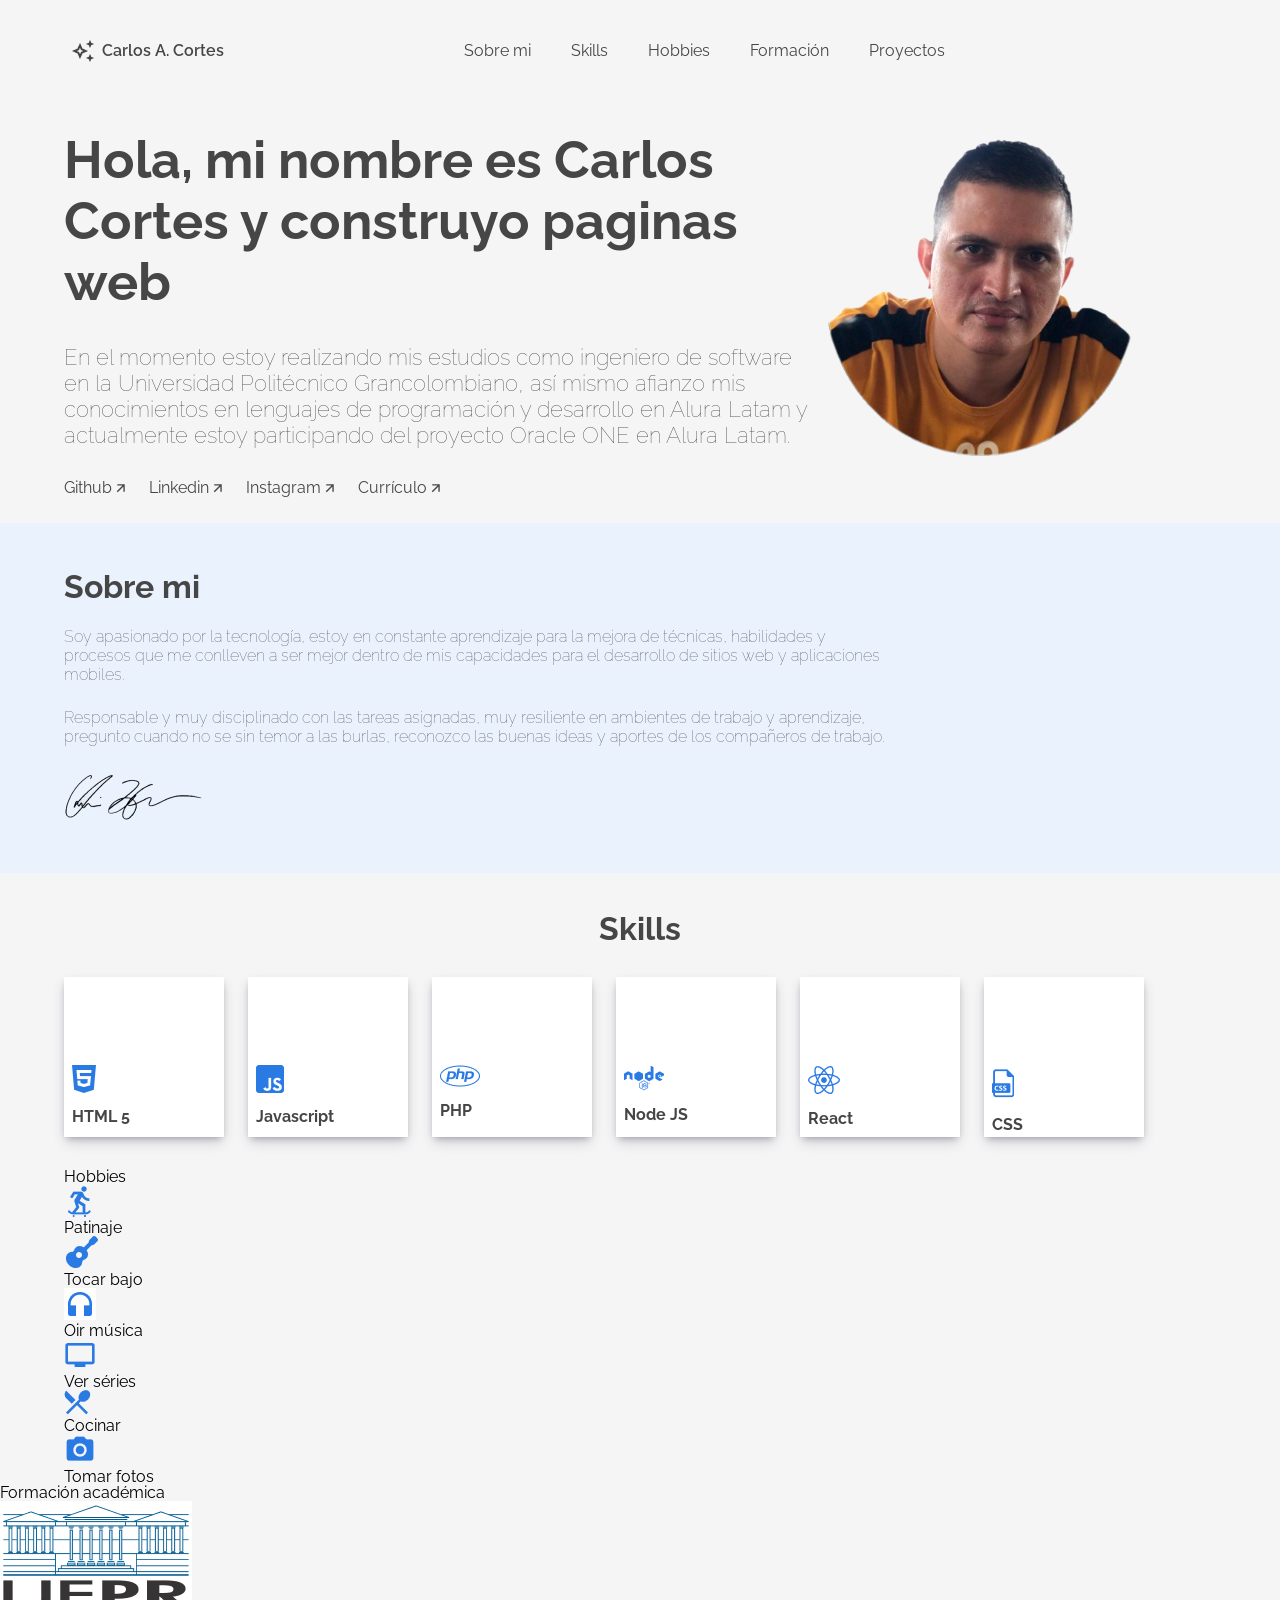
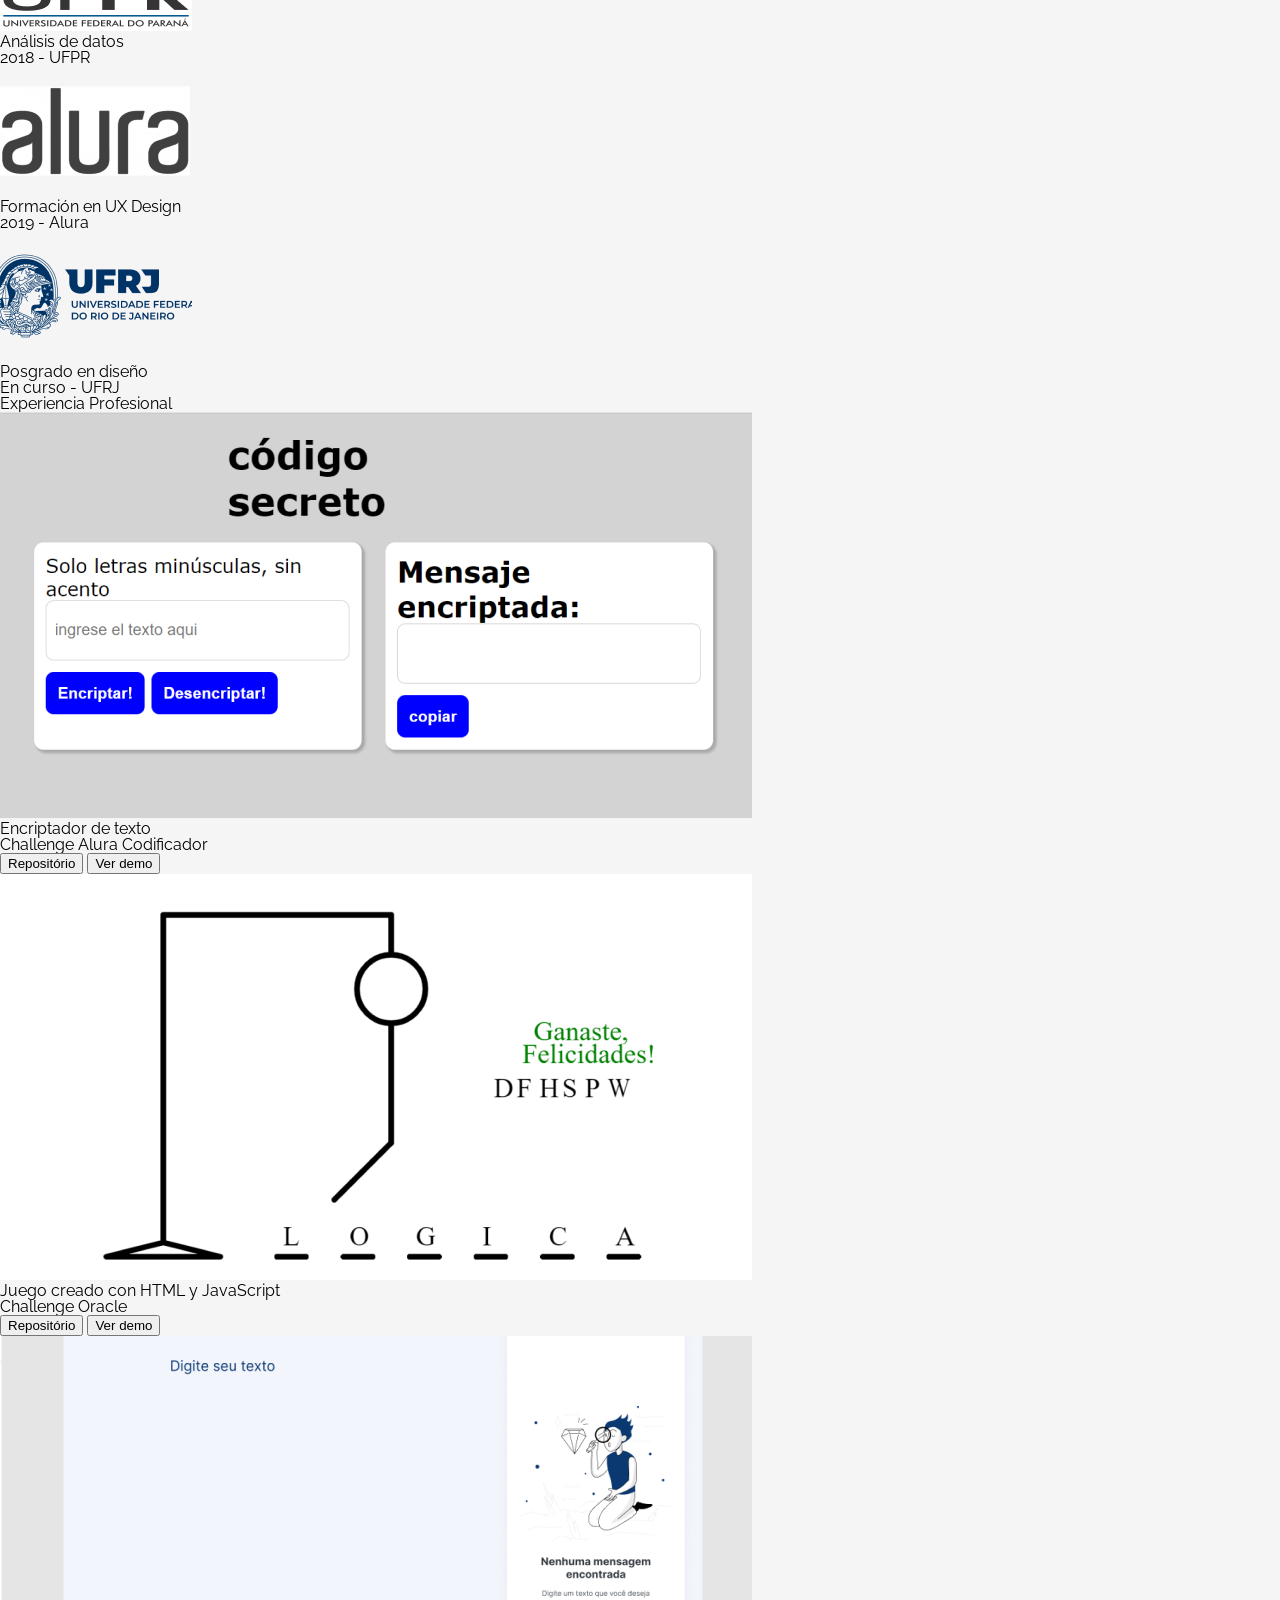
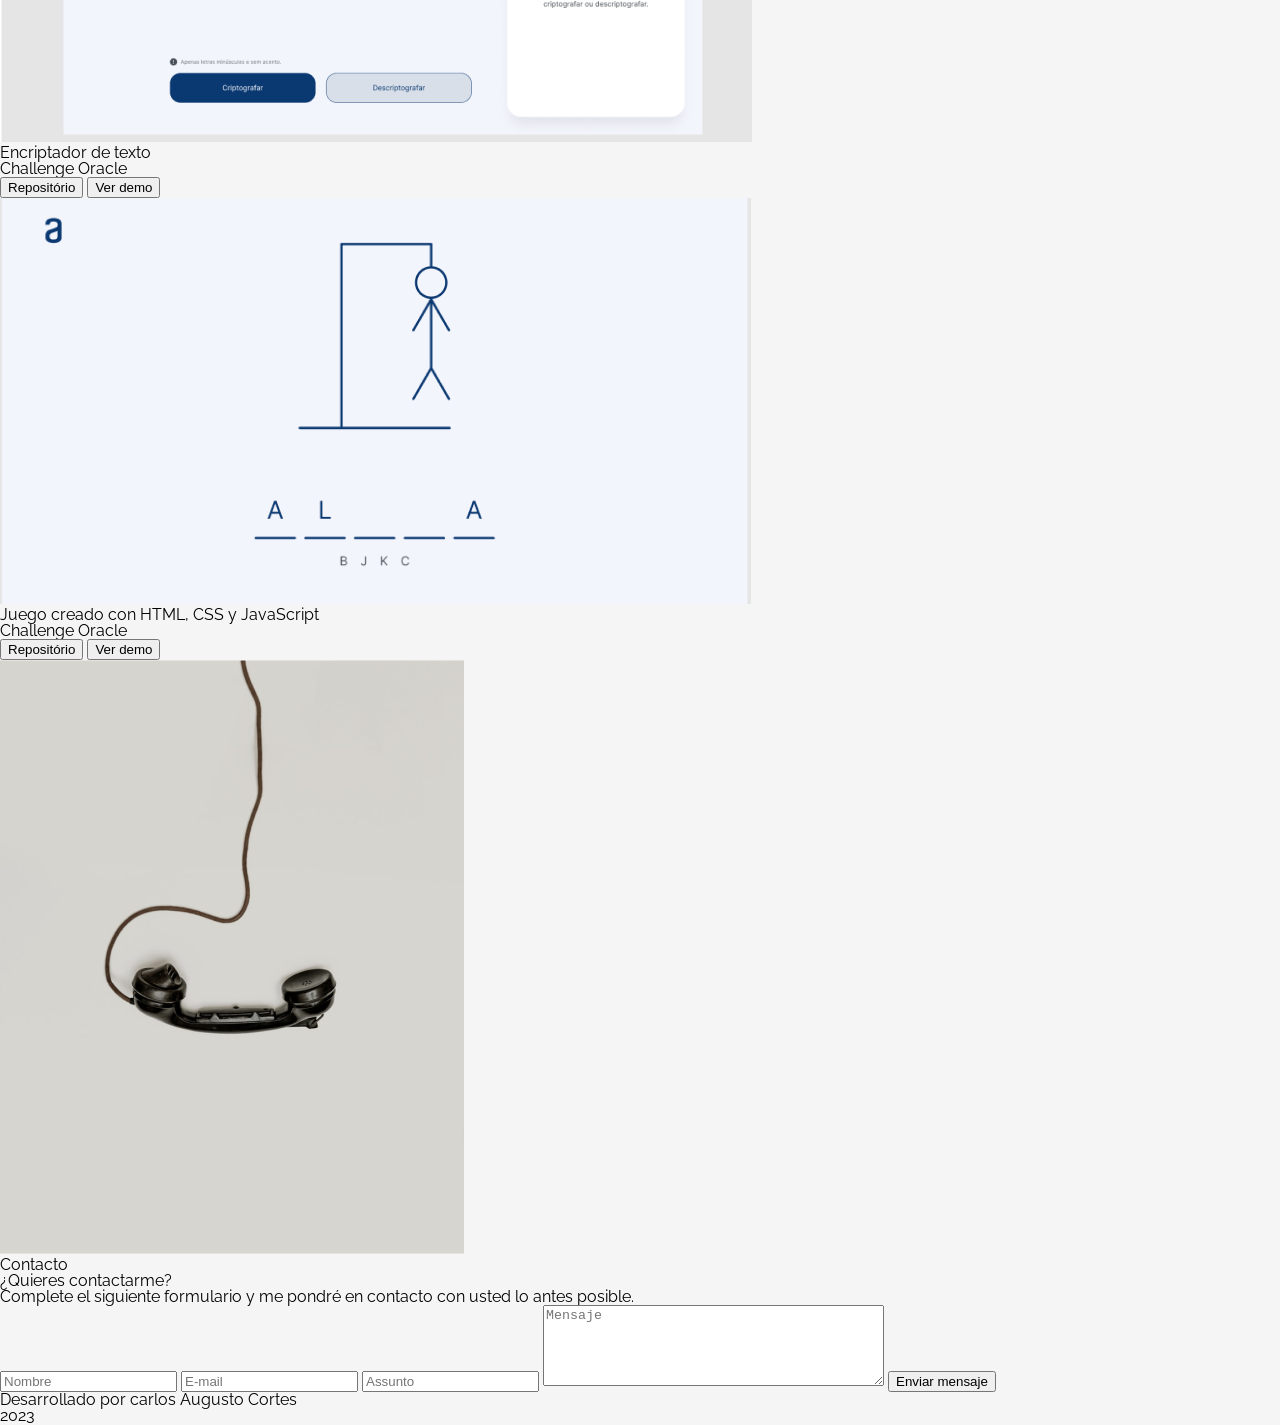
==== commit 9326485f: "cambios en el css" ====
--- a/index.html
+++ b/index.html
@@ -18,34 +18,33 @@
     <section class="menu">
         <header class="menu__header">
             <img src="assets\vector.png">
-            <h3 class="menu__title">Fulana de Tal</h3>
+            <h3 class="menu__title">Carlos A. Cortes</h3>
         </header>
-        <nav>
+        <nav class="menu__nav">
             <ul class="menu__list">
-                <li class="menu__list__item"><a href="#sobre-mi">Sobre mi</a></li>
-                <li class="menu__list__item"><a href="#skills">Skills</a></li>
-                <li class="menu__list__item"><a href="#hobbies">Hobbies</a></li>
-                <li class="menu__list__item"><a href="#formacion">Formación</a></li>
-                <li class="menu__list__item"><a href="#xp">Proyectos</a></li>
-                <li class="menu__list__item"><a href="#contacto">Contacto@fulana.com</a></li>
+                <li class="menu__list__item"><a class="link__nav" href="#sobre-mi">Sobre mi</a></li>
+                <li class="menu__list__item"><a class="link__nav" href="#skills">Skills</a></li>
+                <li class="menu__list__item"><a class="link__nav" href="#hobbies">Hobbies</a></li>
+                <li class="menu__list__item"><a class="link__nav" href="#formacion">Formación</a></li>
+                <li class="menu__list__item"><a class="link__nav" href="#xp">Proyectos</a></li>
+                <li class="menu__list__item"><a class="link__nav contacto--head" href="#contacto">caauco0728@gmail.com</a></li>
             </ul>
-            <li class="menu__list__item__contato"><a href="#contacto">contacto@fulana.com</a></li>
         </nav>
     </section>
 
     <!-- Sección del Header/Title/Hero -->
     <section class="title">
         <div class="title__div">
-            <img class="title__profile" src="assets\profile.png">
+            <img class="title__profile" src="assets\perfil.png">
             <div class="title__container">
-                <h2 class="title__bio">Hola, mi nombre es Fulana de Tal y construyo paginas web</h2>
-                <h3 class="title__subsection">Soy formada en .... lorem ipsum sit amet consectetur y actualmente estoy participando del proyecto Oracle ONE en Alura Latam.</h3>
+                <h2 class="title__bio">Hola, mi nombre es Carlos Cortes y construyo paginas web</h2>
+                <h3 class="title__subsection">En el momento estoy realizando mis estudios como ingeniero de software en la Universidad Politécnico Grancolombiano, así mismo afianzo mis conocimientos en lenguajes de programación y desarrollo en Alura Latam y actualmente estoy participando del proyecto Oracle ONE en Alura Latam.</h3>
                 <ul class="title__network">
                      <!-- Pon los enlaces de tus redes sociales favoritas -->
-                    <li class="title__network__item"><a href="">Github <img src="assets\arrow.png"> </a></li>
-                    <li class="title__network__item"><a href="">Linkedin <img src="assets\arrow.png"></a></li>
-                    <li class="title__network__item"><a href="">Instagram <img src="assets\arrow.png"></a></li>
-                    <li class="title__network__item"><a href="">Currículo <img src="assets\arrow.png"></a></li>
+                    <li class="title__network__item"><a class="link__network--item" href="">Github <img src="assets\arrow.png"> </a></li>
+                    <li class="title__network__item"><a class="link__network--item" href="">Linkedin <img src="assets\arrow.png"></a></li>
+                    <li class="title__network__item"><a class="link__network--item" href="">Instagram <img src="assets\arrow.png"></a></li>
+                    <li class="title__network__item"><a class="link__network--item" href="">Currículo <img src="assets\arrow.png"></a></li>
                 </ul>
             </div>
         </div>
@@ -55,8 +54,8 @@
     <section class="about" id="sobre-mi">
         <div class="about__container">
             <h3 class="about__title">Sobre mi</h3>
-            <p class="about__paragraph">Lorem ipsum dolor sit amet, consectetur adipiscing elit. Pellentesque velit velit, volutpat semper dignissim dictum, imperdiet ut lacus. Quisque gravida ex a mattis pretium. Suspendisse potenti. Ut semper sagittis ligula et lacinia.  </p>
-            <p class="about__paragraph">Lorem ipsum dolor sit amet, consectetur adipiscing elit. Pellentesque velit velit, volutpat semper dignissim dictum, imperdiet ut lacus. Quisque gravida ex a mattis pretium. Suspendisse potenti. Ut semper sagittis ligula et lacinia. Aenean sit amet felis venenatis, egestas metus vitae, aliquet metus.</p>
+            <p class="about__paragraph">Soy apasionado por la tecnología, estoy en constante aprendizaje para la mejora de técnicas, habilidades y procesos que me conlleven a ser mejor dentro de mis capacidades para el desarrollo de sitios web y aplicaciones mobiles.  </p>
+            <p class="about__paragraph">Responsable y muy disciplinado con las tareas asignadas, muy resiliente en ambientes de trabajo y aprendizaje, pregunto cuando no se sin temor a las burlas, reconozco las buenas ideas y aportes de los compañeros de trabajo. </p>
             <!-- Si quieres, pon tú firma acá! -->
             <img src="assets\signature.png">
         </div>
@@ -191,7 +190,7 @@
 
     <!-- Sección de Experiencia Profesional/Proyectos-->
     <section class="experience" id="xp">
-        <h2 class="experience__section__title" >Experiencia Profissional</h2>
+        <h2 class="experience__section__title" >Experiencia Profesional</h2>
         <div class="experiencie__box">
             <!-- Pon el logotipo/captura de pantalla de tu proyecto -->
             <img class="experience__img" src="assets\decod_print.png">
@@ -209,7 +208,7 @@
         <div class="experiencie__box">
             <!-- Pon el logotipo/captura de pantalla de tu proyecto -->
             <img class="experience__img" src="assets\forca_print.png">
-            <div class="experience__info"
+            <div class="experience__info">
                 <h2 class="experience__title">Juego creado con HTML y JavaScript</h2>
                 <h3 class="experience__text">Challenge Oracle </h3>
                     <div class="experience__description">
@@ -271,8 +270,8 @@
         <!-- Sección de Footer -->
         <section class="footer">
             <div class="footer__rodape">
-                <p>Desarrollado por Fulana de Tal</p>
-                <p>2022</p>
+                <p>Desarrollado por carlos Augusto Cortes</p>
+                <p>2023</p>
             </div>
         </section>
     </div>
--- a/style.css
+++ b/style.css
@@ -0,0 +1,358 @@
+/******************************************/
+/* Estilos reset css */
+/*****************************************/
+html, body, div, span, applet, object, iframe,
+h1, h2, h3, h4, h5, h6, p, blockquote, pre,
+a, abbr, acronym, address, big, cite, code,
+del, dfn, em, img, ins, kbd, q, s, samp,
+small, strike, strong, sub, sup, tt, var,
+b, u, i, center,
+dl, dt, dd, ol, ul, li,
+fieldset, form, label, legend,
+table, caption, tbody, tfoot, thead, tr, th, td,
+article, aside, canvas, details, embed, 
+figure, figcaption, footer, header, hgroup, 
+menu, nav, output, ruby, section, summary,
+time, mark, audio, video {
+	margin: 0;
+	padding: 0;
+	border: 0;
+	font-size: 100%;
+	font: inherit;
+	vertical-align: baseline;
+}
+/* HTML5 display-role reset for older browsers */
+article, aside, details, figcaption, figure, 
+footer, header, hgroup, menu, nav, section {
+	display: block;
+}
+
+blockquote, q {
+	quotes: none;
+}
+blockquote:before, blockquote:after,
+q:before, q:after {
+	content: '';
+	content: none;
+}
+table {
+	border-collapse: collapse;
+	border-spacing: 0;
+}
+
+/******************************************/
+/* Fin reset css */
+/*****************************************/
+
+:root{
+    /* Inserta la variable de los otros colores inspeccionando el exemplo de figma */
+    /*Se esforce para trabalhar com variáveis, é uma dica profissional valiosa*/
+   --cor-de-fundo: #F5F5F5;
+   --cor-de-link: #000;
+   --font-text: 'Raleway';
+   --color-text: #464646;
+   --espacio-line-text: normal;
+}
+
+body {
+    box-sizing: border-box;
+    background-color: var(--cor-de-fundo) ;
+    font-family: var(--font-text);
+    margin: 0;
+    padding: 0;
+    line-height: 1;
+}
+ol, ul,li {
+    list-style: none;
+}
+a{
+    text-decoration: none;
+    color: var(--cor-de-link);
+}
+
+/*En este desafío nosostros gustaríamos que ustedes intentaran utilizar la metodología BEM. 
+
+Lo que es el BEM?
+
+BEM (Bloque, Elemento, Modificador) es un enfoque basado en componentes para el 
+desarrollo web. La idea detrás de esto es dividir la interfaz de usuario en bloques
+independientes. Esto hace que el desarrollo de la interfaz sea fácil y rápido, incluso
+con una interfaz de usuario compleja, y permite la reutilización del código existente sin copiar y pegar.
+
+Enlace de la documentación oficial!
+https://en.bem.info/methodology/quick-start/*/
+
+
+/*Sección Menu*/
+
+section.menu{
+    display: flex;
+	justify-content: space-between;
+	margin-top: 2.5rem;
+	margin-bottom: 1.7rem;
+	padding-left: 4.5rem;
+	padding-right: 4.5rem;
+}
+
+.menu__nav{
+	display: flex;
+	align-items: center;
+}
+
+.menu__header{
+	display: flex;
+	align-items: center;
+}
+
+.menu__title{
+    display: flex;
+	font-weight: 600;
+	color: var(--color-text);
+	margin-left: .5rem;
+	font-size: 16px;
+}
+
+.menu__list{
+	display: flex;
+	font-size: 16px;
+}
+
+
+
+.menu__list__item{
+	margin-right: 2.5rem;
+	
+}
+
+.link__nav{
+	color: var(--color-text);
+}
+
+.contacto--head{
+	visibility: hidden;
+}
+
+/*Sección Title*/
+
+section.title{
+	display: flex;
+	margin-bottom: 1.7rem;
+	padding-left: 4rem;
+	padding-right: 4rem;
+	
+}
+
+.title__div{
+	display: flex;
+	align-items: center;
+}
+
+.title__profile{
+	order: 1;
+	width: 20rem;
+	margin-left: .5rem;
+	
+}
+
+.title__bio{
+	font-size: 52px;
+	font-weight: bold;
+	margin-top: 2.5rem;
+	font-family: var(--font-text);
+	color: var(--color-text);
+	margin-bottom: 2rem;
+	line-height: var(--espacio-line-text);
+}
+
+.title__subsection{
+	font-size: 22px;
+	font-family: var(--font-text);
+	color: var(--color-text);
+	line-height: var(--espacio-line-text);
+	font-weight: 100;
+
+}
+
+.title__container{
+	display: inline-block;
+	width: 65%;
+}
+
+.title__network{
+	display: flex;
+	margin-top: 2rem;
+	align-items: center;
+}
+
+.title__network__item{
+	margin-right: 1.5rem;
+}
+
+.link__network--item{
+	color: var(--color-text);
+	font-family: var(--font-text);
+	font-size: 16px;
+}
+
+/*Sección About*/
+
+section.about{
+	display: flex;
+	background: #EAF2FD;
+}
+
+.about__container{
+	width: 65%;
+	padding: 3rem 4rem;
+}
+
+.about__title{
+	margin-bottom: 1.5rem;
+	color: var(--color-text);
+	font-weight: bold;
+	font-family: var(--font-text);
+	font-size: 32px;
+}
+
+.about__paragraph{
+	font-weight: 100;
+	color: var(--color-text);
+	font-family: var(--font-text);
+	margin-bottom: 1.5rem;
+	line-height: var(--espacio-line-text);
+}
+
+/*section skills*/
+section.skills{
+	display: flex;
+	flex-direction: column;
+	margin-top: 2.5rem;
+	padding-left: 4rem;
+	padding-right: 4rem;
+}
+
+.skills__title{
+	text-align: center;
+	margin-bottom: 2rem;
+	color: var(--color-text);
+	font-weight: bold;
+	font-size: 32px;
+	font-family: var(--font-text);
+	
+}
+
+.skills__line{
+	display: flex;
+	align-items: center;
+	margin-bottom: 2rem;
+	
+}
+
+.skills__box{
+	display: flex;
+	background: #FFFFFF;
+	width: 10rem;
+	height: 10rem;
+	margin-right: 1.5rem;
+	box-shadow: rgba(50, 50, 93, 0.25) 0px 6px 12px -2px, rgba(0, 0, 0, 0.3) 0px 3px 7px -3px;
+}
+
+.skills__img{
+	display: flex;
+	padding-top: 5.5rem;
+	padding-left: 0.5rem;
+	
+	
+}
+
+.skills__name{
+	display: flex;
+	font-family: var(--font-text);
+	color: var(--color-text);
+	font-weight: bold;
+	font-size: 1rem;
+	text-align: left;
+	padding-left: 0.5rem;
+	padding-top: 1rem;
+	align-content: center;
+	
+}
+
+/*Sección Hobbies*/
+
+section.hobbies{
+	display: flex;
+	padding-left: 4rem;
+	padding-right: 4rem;
+	flex-direction: column;
+	justify-content: space-between;
+    
+}
+
+/* Experiencia Académica*/
+
+section.academic{
+
+}
+
+/* experiencia*/
+
+section.experience{
+
+}
+
+/*Contacto*/
+
+section.formcontato{
+
+}
+
+/*footeer*/
+
+section.footer{
+   
+}
+
+/* Vamos a desafiarnos trabajando con responsividad?
+Utiliza las referencias de los breakpoints @media abajo */
+
+
+/*Tablet*/
+@media (min-width: 768px) {
+
+/* Menú */
+
+/*title*/
+
+/*Skills*/
+
+/*Hobbies*/
+
+/*Formación Académica*/
+
+/*Experiencia Profesional*/
+
+}
+
+/*Mobile*/
+@media (min-width: 425px) {
+
+/*Menu*/
+
+/*Titulo*/
+
+/*Sección sobre mi*/
+
+/*Skills*/
+
+/*Hobbies*/
+ 
+/*Formación Académica*/
+
+/*Experiencia Profesional*/
+
+ /*Contacto*/
+
+/*Footer*/
+
+}
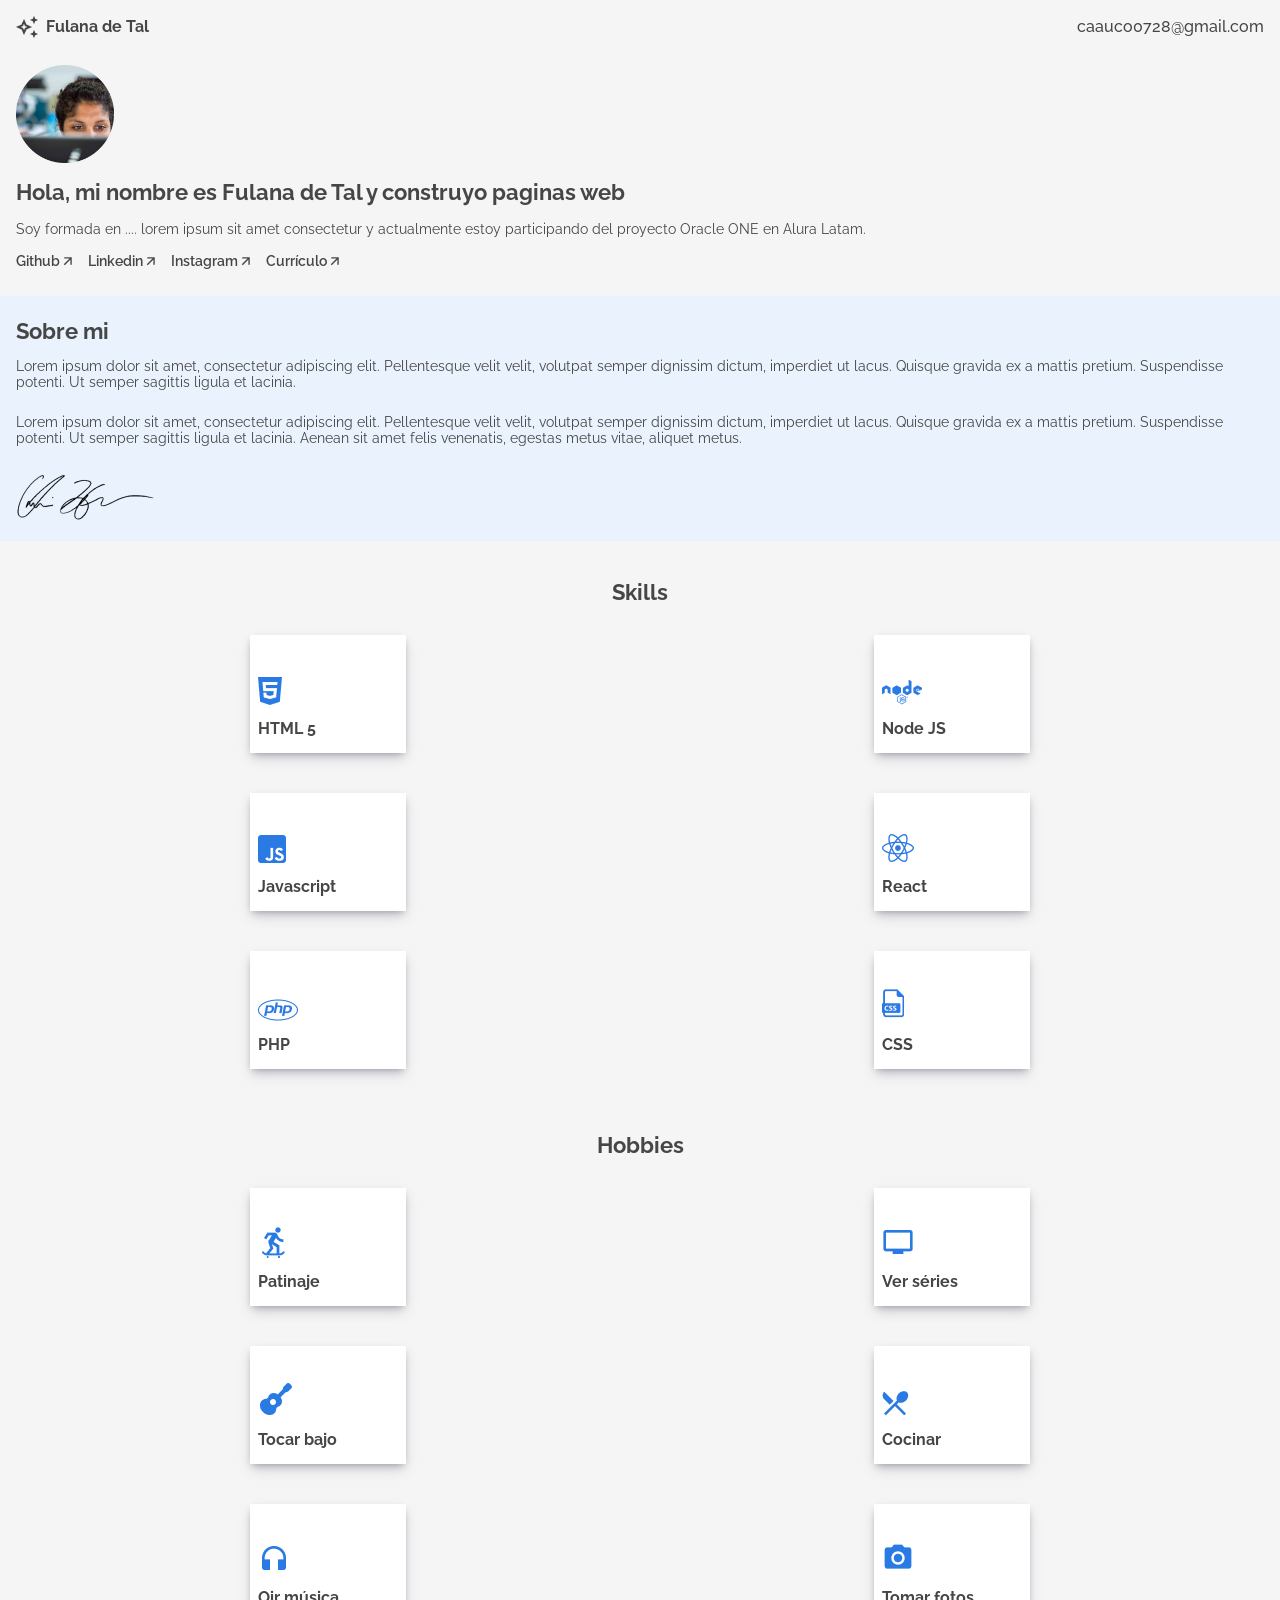
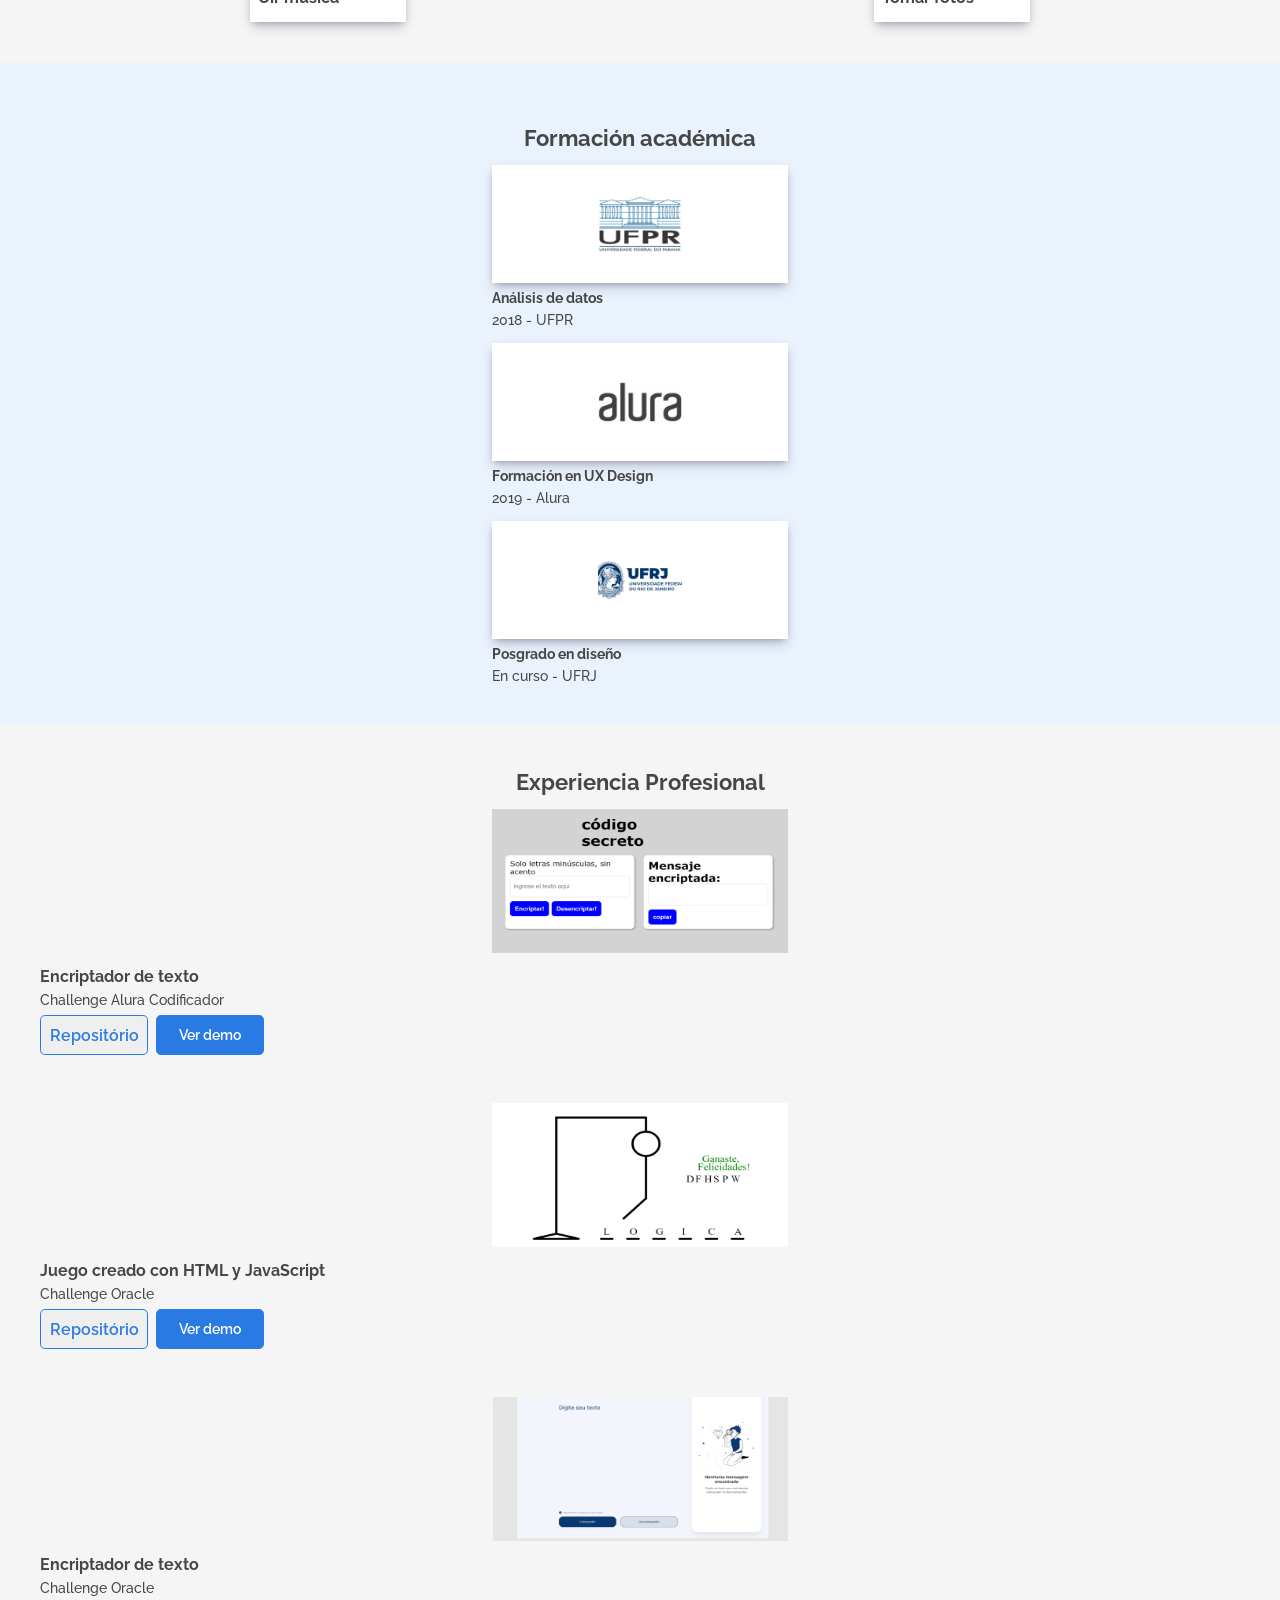
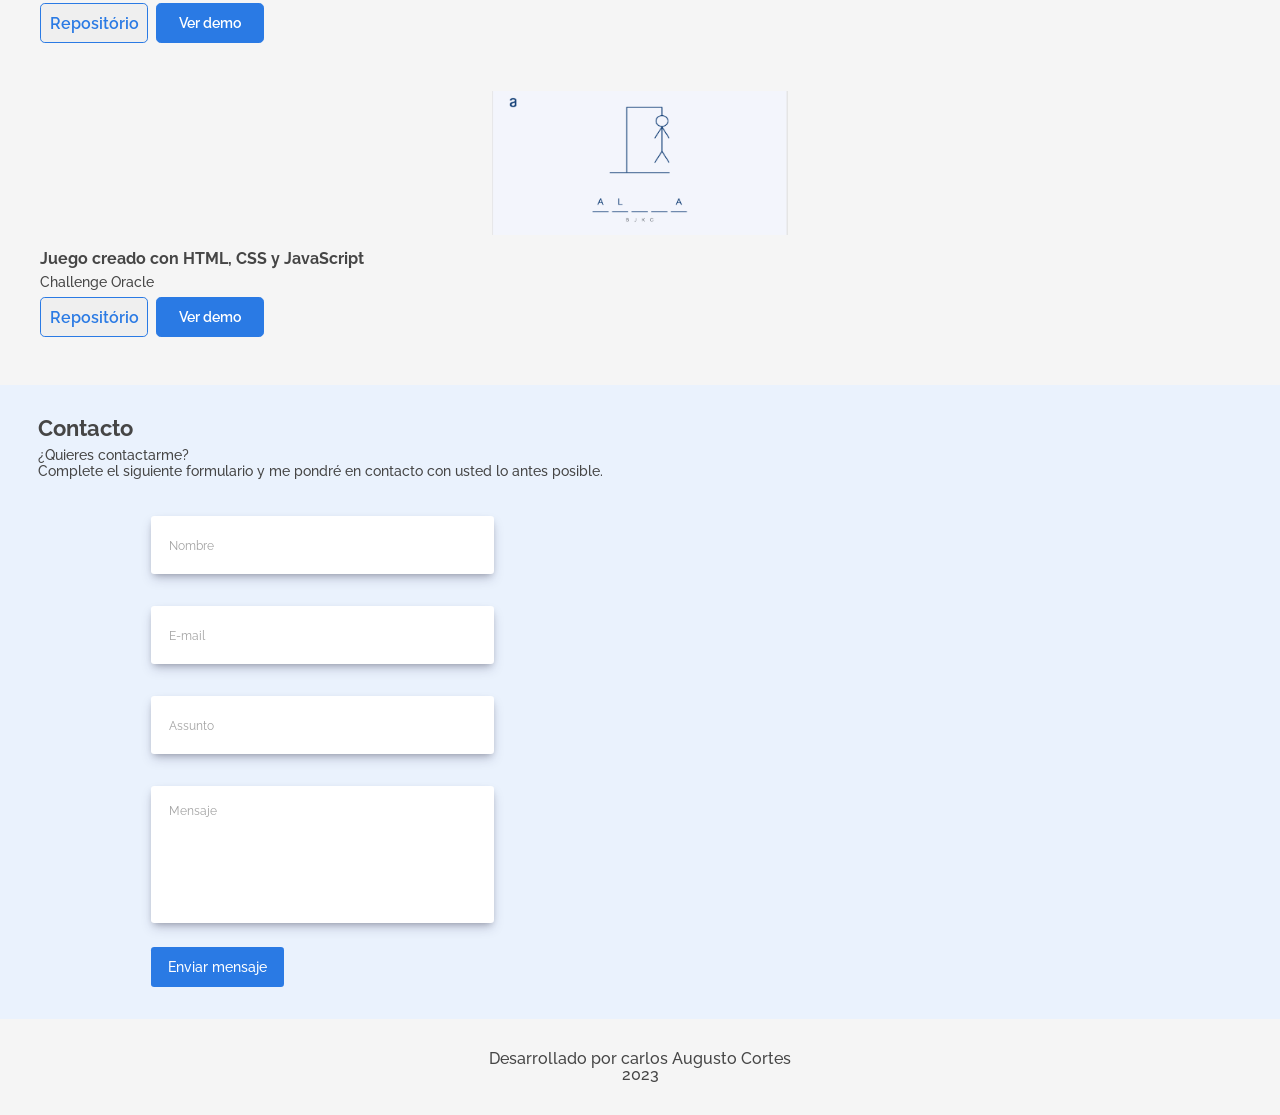
==== commit 30254734: "complet versión mobil para iPhone 6-7-8" ====
--- a/index.html
+++ b/index.html
@@ -1,281 +1,366 @@
 <!DOCTYPE html>
 <html lang="es">
-<head>
-    <meta charset="UTF-8">
-    <meta http-equiv="X-UA-Compatible" content="IE=edge">
-    <meta name="viewport" content="width=device-width, initial-scale=1.0">
-    <!-- Referencia de la hoja de estilo de Css -->
-    <link rel="stylesheet" href="style.css">
-    <link rel="preconnect" href="https://fonts.googleapis.com">
-    <link rel="preconnect" href="https://fonts.gstatic.com" crossorigin>
-    <!-- Fonte del Proyecto Raleway -->
-    <link href="https://fonts.googleapis.com/css2?family=Raleway:wght@500&display=swap" rel="stylesheet">
-    <title> Mi Portafolio</title>
-</head>
-<body>
-    <!-- Sección del Menú  -->
-    <div class="tudo">
-    <section class="menu">
-        <header class="menu__header">
-            <img src="assets\vector.png">
-            <h3 class="menu__title">Carlos A. Cortes</h3>
-        </header>
-        <nav class="menu__nav">
-            <ul class="menu__list">
-                <li class="menu__list__item"><a class="link__nav" href="#sobre-mi">Sobre mi</a></li>
-                <li class="menu__list__item"><a class="link__nav" href="#skills">Skills</a></li>
-                <li class="menu__list__item"><a class="link__nav" href="#hobbies">Hobbies</a></li>
-                <li class="menu__list__item"><a class="link__nav" href="#formacion">Formación</a></li>
-                <li class="menu__list__item"><a class="link__nav" href="#xp">Proyectos</a></li>
-                <li class="menu__list__item"><a class="link__nav contacto--head" href="#contacto">caauco0728@gmail.com</a></li>
-            </ul>
-        </nav>
-    </section>
-
-    <!-- Sección del Header/Title/Hero -->
-    <section class="title">
-        <div class="title__div">
-            <img class="title__profile" src="assets\perfil.png">
-            <div class="title__container">
-                <h2 class="title__bio">Hola, mi nombre es Carlos Cortes y construyo paginas web</h2>
-                <h3 class="title__subsection">En el momento estoy realizando mis estudios como ingeniero de software en la Universidad Politécnico Grancolombiano, así mismo afianzo mis conocimientos en lenguajes de programación y desarrollo en Alura Latam y actualmente estoy participando del proyecto Oracle ONE en Alura Latam.</h3>
-                <ul class="title__network">
-                     <!-- Pon los enlaces de tus redes sociales favoritas -->
-                    <li class="title__network__item"><a class="link__network--item" href="">Github <img src="assets\arrow.png"> </a></li>
-                    <li class="title__network__item"><a class="link__network--item" href="">Linkedin <img src="assets\arrow.png"></a></li>
-                    <li class="title__network__item"><a class="link__network--item" href="">Instagram <img src="assets\arrow.png"></a></li>
-                    <li class="title__network__item"><a class="link__network--item" href="">Currículo <img src="assets\arrow.png"></a></li>
-                </ul>
-            </div>
+    <head>
+        <meta charset="UTF-8">
+        <meta http-equiv="X-UA-Compatible" content="IE=edge">
+        <meta name="viewport" content="width=device-width, initial-scale=1.0">
+        <!-- Referencia de la hoja de estilo de Css -->
+        <link rel="stylesheet" href="style.css">
+        <link rel="preconnect" href="https://fonts.googleapis.com">
+        <link rel="preconnect" href="https://fonts.gstatic.com" crossorigin>
+        <!-- Fonte del Proyecto Raleway -->
+        <link
+            href="https://fonts.googleapis.com/css2?family=Raleway:wght@500&display=swap"
+            rel="stylesheet">
+        <title> Mi Portafolio</title>
+    </head>
+    <body>
+        <!-- Sección del Menú  -->
+        <div class="tudo">
+            <section class="menu">
+                <header class="menu__header">
+                    <img src="assets\vector.png">
+                    <h3 class="menu__title">Fulana de Tal</h3>
+                </header>
+                <nav class="menu__nav">
+                    <ul class="menu__list">
+                        <li class="menu__list__item"><a class="link__nav"
+                                href="#sobre-mi">Sobre mi</a></li>
+                        <li class="menu__list__item"><a class="link__nav"
+                                href="#skills">Skills</a></li>
+                        <li class="menu__list__item"><a class="link__nav"
+                                href="#hobbies">Hobbies</a></li>
+                        <li class="menu__list__item"><a class="link__nav"
+                                href="#formacion">Formación</a></li>
+                        <li class="menu__list__item"><a class="link__nav"
+                                href="#xp">Proyectos</a></li>
+                        <li class="menu__list__item--contact"><a
+                                class="link__nav contacto--head"
+                                href="#contacto">caauco0728@gmail.com</a></li>
+                    </ul>
+
+                </nav>
+            </section>
+
+            <!-- Sección del Header/Title/Hero -->
+            <section class="title">
+                <div class="title__div">
+                    <img class="title__profile" src="assets\profile.png">
+                    <div class="title__container">
+                        <h2 class="title__bio">Hola, mi nombre es Fulana de Tal
+                            y construyo paginas web</h2>
+                        <h3 class="title__subsection">Soy formada en .... lorem
+                            ipsum sit amet consectetur y actualmente estoy
+                            participando del proyecto Oracle ONE en Alura Latam.</h3>
+                        <ul class="title__network">
+                            <!-- Pon los enlaces de tus redes sociales favoritas -->
+                            <li class="title__network__item"><a
+                                    class="link__network--item" href>Github <img
+                                        src="assets\arrow.png"> </a></li>
+                            <li class="title__network__item"><a
+                                    class="link__network--item" href>Linkedin
+                                    <img src="assets\arrow.png"></a></li>
+                            <li class="title__network__item"><a
+                                    class="link__network--item" href>Instagram
+                                    <img src="assets\arrow.png"></a></li>
+                            <li class="title__network__item"><a
+                                    class="link__network--item" href>Currículo
+                                    <img src="assets\arrow.png"></a></li>
+                        </ul>
+                    </div>
+                </div>
+            </section>
+
+            <!-- Sección sobre mi -->
+            <section class="about" id="sobre-mi">
+                <div class="about__container">
+                    <h3 class="about__title">Sobre mi</h3>
+                    <p class="about__paragraph">Lorem ipsum dolor sit amet,
+                        consectetur adipiscing elit. Pellentesque velit velit,
+                        volutpat semper dignissim dictum, imperdiet ut lacus.
+                        Quisque gravida ex a mattis pretium. Suspendisse
+                        potenti. Ut semper sagittis ligula et lacinia. </p>
+                    <p class="about__paragraph">Lorem ipsum dolor sit amet,
+                        consectetur adipiscing elit. Pellentesque velit velit,
+                        volutpat semper dignissim dictum, imperdiet ut lacus.
+                        Quisque gravida ex a mattis pretium. Suspendisse
+                        potenti. Ut semper sagittis ligula et lacinia. Aenean
+                        sit amet felis venenatis, egestas metus vitae, aliquet
+                        metus. </p>
+                    <!-- Si quieres, pon tú firma acá! -->
+                    <img src="assets\signature.png">
+                </div>
+            </section>
+
+            <!-- Sección de Skills -->
+            <section class="skills" id="skills">
+                <h3 class="skills__title">Skills</h3>
+                <div class="skills__line">
+                    <div class="skills__box">
+                        <ul>
+                            <li class="skills__img"><img src="assets\htlm.png"></li>
+                            <li class="skills__name"> HTML 5</li>
+                        </ul>
+                    </div>
+
+                    <div class="skills__box">
+                        <ul>
+                            <li class="skills__img"> <img
+                                    src="assets\js_icon.png" alt></li>
+                            <li class="skills__name">Javascript</li>
+                        </ul>
+                    </div>
+
+                    <div class="skills__box">
+                        <ul>
+                            <li class="skills__img"> <img
+                                    src="assets\php_icon.png" alt></li>
+                            <li class="skills__name">PHP</li>
+                        </ul>
+                    </div>
+
+                    <div class="skills__box">
+                        <ul>
+                            <li class="skills__img"><img
+                                    src="assets\nodejs_icon.png" alt></li>
+                            <li class="skills__name">Node JS</li>
+                        </ul>
+                    </div>
+
+                    <div class="skills__box">
+                        <ul>
+                            <li class="skills__img"> <img
+                                    src="assets\react_icon.png" alt> </li>
+                            <li class="skills__name">React</li>
+                        </ul>
+                    </div>
+
+                    <div class="skills__box">
+                        <ul>
+                            <li class="skills__img"> <img
+                                    src="assets\css_icon.png" alt> </li>
+                            <li class="skills__name">CSS</li>
+                        </ul>
+                    </div>
+                </div>
+            </section>
+
+            <!-- Sección de Hobbies -->
+            <section class="hobbies" id="hobbies">
+                <h3 class="hobbies__title">Hobbies</h3>
+                <div class="hobbies__line">
+                    <div class="hobbies__box">
+                        <ul>
+                            <li class="hobbies__img"><img
+                                    src="assets\skate_icon.png"></li>
+                            <li class="hobbies__name"> Patinaje</li>
+                        </ul>
+                    </div>
+
+                    <div class="hobbies__box">
+                        <ul>
+                            <li class="hobbies__img"> <img
+                                    src="assets\guitar_icon.png" alt></li>
+                            <li class="hobbies__name">Tocar bajo</li>
+                        </ul>
+                    </div>
+
+                    <div class="hobbies__box">
+                        <ul>
+                            <li class="hobbies__img"> <img
+                                    src="assets\headphones_icon.png" alt></li>
+                            <li class="hobbies__name">Oir música</li>
+                        </ul>
+                    </div>
+
+                    <div class="hobbies__box">
+                        <ul>
+                            <li class="hobbies__img"><img
+                                    src="assets\tv_icon.png" alt></li>
+                            <li class="hobbies__name">Ver séries</li>
+                        </ul>
+                    </div>
+
+                    <div class="hobbies__box">
+                        <ul>
+                            <li class="hobbies__img"> <img
+                                    src="assets\forkspoon_icon.png" alt> </li>
+                            <li class="hobbies__name">Cocinar</li>
+                        </ul>
+                    </div>
+
+                    <div class="hobbies__box">
+                        <ul>
+                            <li class="hobbies__img"> <img
+                                    src="assets\camera_icon.png" alt> </li>
+                            <li class="hobbies__name">Tomar fotos</li>
+                        </ul>
+                    </div>
+                </div>
+            </section>
+
+            <!-- Sección de Formación académica -->
+            <section class="academic" id="formacion">
+                <h2 class="academic__title">Formación académica</h2>
+                <div class="academic__courses">
+                    <div class="academic__courses__box">
+                        <ul class="academic__courses__list">
+                            <!-- Pon el logotipo de la institución de formación -->
+                            <li class="academic__courses__item__img"><img
+                                    class="img__academi_courses"
+                                    src="assets\ufpr_logo.png"></li>
+                            <li class="academic__courses__item__title"><h4>Análisis
+                                    de datos</h4></li>
+                            <li class="academic__courses__item__subtitle"><p>2018
+                                    - UFPR</p></li>
+                        </ul>
+                    </div>
+                    <div class="academic__courses__box">
+                        <ul class="academic__courses__list">
+                            <!--Pon el logotipo de la institución de formación -->
+                            <li class="academic__courses__item__img"><img
+                                    class="img__academi_courses"
+                                    src="assets\alura_logo.png"></li>
+                            <li class="academic__courses__item__title"><h4>Formación
+                                    en UX Design</h4></li>
+                            <li class="academic__courses__item__subtitle"><p>2019
+                                    - Alura</p></li>
+                        </ul>
+                    </div>
+                    <div class="academic__courses__box">
+                        <ul class="academic__courses__list">
+                            <!-- Pon el logotipo de la institución de formación -->
+                            <li class="academic__courses__item__img"><img
+                                    class="img__academi_courses"
+                                    src="assets\ufrj_logo.png"></li>
+                            <li class="academic__courses__item__title"><h4>Posgrado
+                                    en diseño</h4></li>
+                            <li class="academic__courses__item__subtitle"><p>En
+                                    curso - UFRJ</p></li>
+                        </ul>
+                    </div>
+                </div>
+            </section>
+
+            <!-- Sección de Experiencia Profesional/Proyectos-->
+            <section class="experience" id="xp">
+                <h2 class="experience__section__title">Experiencia Profesional</h2>
+                <div class="experiencie__box">
+                    <!-- Pon el logotipo/captura de pantalla de tu proyecto -->
+                    <img class="experience__img" src="assets\decod_print.png">
+                    <div class="experience__info">
+                        <h2 class="experience__title">Encriptador de texto</h2>
+                        <h3 class="experience__text">Challenge Alura Codificador
+                        </h3>
+                        <div class="experience__description">
+                            <!-- Pon el enlace del proyecto en Github o GithubPages -->
+                            <span class="experience__repo"><a
+                                    href="https://github.com/alura-challenges/challenge-one-encriptador-latam"><button
+                                        class="experiencia__botao--repo">Repositório</button></a></span>
+                            <span class="experience__demo"><a href><button
+                                        class="experience__botao--demo">Ver demo</button></a></span>
+                        </div>
+                    </div>
+                </div>
+
+                <div class="experiencie__box">
+                    <!-- Pon el logotipo/captura de pantalla de tu proyecto -->
+                    <img class="experience__img"
+                        src="assets\forca_print.png">
+                    <div class="experience__info info__forca">
+                        <h2 class="experience__title">Juego creado con HTML y
+                            JavaScript</h2>
+                        <h3 class="experience__text">Challenge Oracle </h3>
+                        <div class="experience__description">
+                            <!-- Pon el enlace del proyecto en Github o GithubPages -->
+                            <span class="experience__repo"><a
+                                    href="https://github.com/alura-challenges/challenge-one-juego-ahorcado"><button
+                                        class="experiencia__botao--repo">Repositório</button></a></span>
+                            <span class="experience__demo"><a href><button
+                                        class="experience__botao--demo">Ver demo</button></a></span>
+                        </div>
+                    </div>
+                </div>
+
+                <div class="experiencie__box">
+                    <!-- Pon el logotipo/captura de pantalla de tu proyecto -->
+                    <img class="experience__img"
+                        src="assets/secretcode_print.png">
+                    <div class="experience__info">
+                        <h2 class="experience__title">Encriptador de texto</h2>
+                        <h3 class="experience__text">Challenge Oracle </h3>
+                        <div class="experience__description">
+                            <!-- Pon el enlace del proyecto en Github o GithubPages -->
+                            <span class="experience__repo"><a
+                                    href="https://github.com/alura-challenges/challenge-one-encriptador-latam"><button
+                                        class="experiencia__botao--repo">Repositório</button></a></span>
+                            <span class="experience__demo"><a href><button
+                                        class="experience__botao--demo">Ver demo</button></a></span>
+                        </div>
+                    </div>
+                </div>
+
+                <div class="experiencie__box">
+                    <!-- Pon el logotipo/captura de pantalla de tu proyecto -->
+                    <img class="experience__img"
+                        src="assets/forca2_print.png">
+                    <div class="experience__info">
+                        <h2 class="experience__title">Juego creado con HTML, CSS
+                            y JavaScript</h2>
+                        <h3 class="experience__text">Challenge Oracle </h3>
+                        <div class="experience__description">
+                            <!-- Pon el enlace del proyecto en Github o GithubPages -->
+                            <span class="experience__repo"><a
+                                    href="https://github.com/alura-challenges/challenge-one-juego-ahorcado"><button
+                                        class="experiencia__botao--repo">Repositório</button></a></span>
+                            <span class="experience__demo"><a href><button
+                                        class="experience__botao--demo">Ver demo</button></a></span>
+                        </div>
+                    </div>
+                </div>
+            </section>
+
+            <!-- Sección de Contacto -->
+            <section class="formcontato" id="contacto">
+                <div class="formcontato__contacto">
+                    <div class="formcontato--esquerda">
+                        <img class="formcontato__img"
+                            src="assets\contact_image.png">
+                    </div>
+                    <div class="formcontato__text">
+                        <h2 class="formcontato__title">Contacto</h2>
+                        <h3 class="formcontato__subtext">¿Quieres
+                            contactarme?</h3>
+                        <h3 class="formcontato__subtext">Complete el
+                            siguiente
+                            formulario y me pondré en contacto con usted lo
+                            antes posible. </h3>
+                        <form class="formcontato__form" name="form">
+                            <input class="formcontato__input" type="text"
+                                name="nombre" placeholder="Nombre">
+                            <input class="formcontato__input" type="email"
+                                name="email" placeholder="E-mail">
+                            <input class="formcontato__input" type="text"
+                                name="asunto" placeholder="Assunto">
+                            <textarea class="formcontato__textarea" rows="5"
+                                cols="40" id="mensagem" name="mensaje"
+                                placeholder="Mensaje"></textarea>
+                            <button type="submit" class="formcontato__botao">Enviar
+                                mensaje</button>
+                        </form>
+                    </div>
+                </div>
+            </section>
+
+            <!-- Sección de Footer -->
+            <section class="footer">
+                <div class="footer__rodape">
+                    <p>Desarrollado por carlos Augusto Cortes</p>
+                    <p>2023</p>
+                </div>
+            </section>
         </div>
-    </section>
-    
-    <!-- Sección sobre mi -->
-    <section class="about" id="sobre-mi">
-        <div class="about__container">
-            <h3 class="about__title">Sobre mi</h3>
-            <p class="about__paragraph">Soy apasionado por la tecnología, estoy en constante aprendizaje para la mejora de técnicas, habilidades y procesos que me conlleven a ser mejor dentro de mis capacidades para el desarrollo de sitios web y aplicaciones mobiles.  </p>
-            <p class="about__paragraph">Responsable y muy disciplinado con las tareas asignadas, muy resiliente en ambientes de trabajo y aprendizaje, pregunto cuando no se sin temor a las burlas, reconozco las buenas ideas y aportes de los compañeros de trabajo. </p>
-            <!-- Si quieres, pon tú firma acá! -->
-            <img src="assets\signature.png">
-        </div>
-    </section>
-
-    <!-- Sección de Skills -->
-    <section class="skills" id="skills">
-        <h3 class="skills__title">Skills</h3>
-            <div class="skills__line">
-                <div class="skills__box">
-                    <ul>
-                        <li class="skills__img"><img src="assets\htlm.png"></li>
-                        <li class="skills__name"> HTML 5</li>
-                    </ul>
-                </div>
-
-                <div class="skills__box">
-                    <ul>
-                        <li class="skills__img"> <img src="assets\js_icon.png" alt=""></li>
-                        <li class="skills__name">Javascript</li>
-                    </ul>
-                </div>
-
-                <div class="skills__box">
-                    <ul>
-                        <li class="skills__img"> <img src="assets\php_icon.png" alt=""></li>
-                        <li class="skills__name">PHP</li>
-                    </ul>
-                </div>
-
-                <div class="skills__box">
-                    <ul>
-                        <li class="skills__img"><img src="assets\nodejs_icon.png" alt=""></li>
-                        <li class="skills__name">Node JS</li>
-                    </ul>
-                </div>
-
-                <div class="skills__box">
-                    <ul>
-                        <li class="skills__img"> <img src="assets\react_icon.png" alt=""> </li>
-                        <li class="skills__name">React</li>
-                    </ul>
-                </div>
-
-                <div class="skills__box">
-                    <ul>
-                        <li class="skills__img"> <img src="assets\css_icon.png" alt=""> </li>
-                        <li class="skills__name">CSS</li>
-                    </ul>
-                </div>
-        </div>
-    </section>
-
-    <!-- Sección de Hobbies -->
-    <section class="hobbies" id="hobbies">
-        <h3 class="hobbies__title">Hobbies</h3>
-            <div class="hobbies__line">
-                <div class="hobbies__box">
-                    <ul>
-                        <li class="hobbies__img"><img src="assets\skate_icon.png"></li>
-                        <li class="hobbies__name"> Patinaje</li>
-                    </ul>
-                </div>
-
-                <div class="hobbies__box">
-                    <ul>
-                        <li class="hobbies__img"> <img src="assets\guitar_icon.png" alt=""></li>
-                        <li class="hobbies__name">Tocar bajo</li>
-                    </ul>
-                </div>
-
-                <div class="hobbies__box">
-                    <ul>
-                        <li class="hobbies__img"> <img src="assets\headphones_icon.png" alt=""></li>
-                        <li class="hobbies__name">Oir música</li>
-                    </ul>
-                </div>
-
-                <div class="hobbies__box">
-                    <ul>
-                        <li class="hobbies__img"><img src="assets\tv_icon.png" alt=""></li>
-                        <li class="hobbies__name">Ver séries</li>
-                    </ul>
-                </div>
-
-                <div class="hobbies__box">
-                    <ul>
-                        <li class="hobbies__img"> <img src="assets\forkspoon_icon.png" alt=""> </li>
-                        <li class="hobbies__name">Cocinar</li>
-                    </ul>
-                </div>
-
-                <div class="hobbies__box">
-                    <ul>
-                        <li class="hobbies__img"> <img src="assets\camera_icon.png" alt=""> </li>
-                        <li class="hobbies__name">Tomar fotos</li>
-                    </ul>
-                </div>
-        </div>
-    </section>
-
-        <!-- Sección de Formación académica -->
-    <section class="academic" id="formacion">
-        <h2 class="academic__title" >Formación académica</h2>
-        <div class="academic__courses">
-            <div class="academic__courses__box">
-                <ul class="academic__courses__list">
-                    <!-- Pon el logotipo de la institución de formación -->
-                    <li class="academic__courses__item__img"><img src="assets\ufpr_logo.png"></li>
-                    <li class="academic__courses__item__title"><h4>Análisis de datos</h4></li>
-                    <li class="academic__courses__item__subtitle"><p>2018 - UFPR</p></li>
-                </ul>
-            </div>
-            <div class="academic__courses__box">
-                <ul class="academic__courses__list">
-                    <!--Pon el logotipo de la institución de formación -->
-                    <li class="academic__courses__item__img"><img src="assets\alura_logo.png"></li>
-                    <li class="academic__courses__item__title"><h4>Formación en UX Design</h4></li>
-                    <li class="academic__courses__item__subtitle"><p>2019 - Alura</p></li>
-                </ul>
-            </div>
-            <div class="academic__courses__box">
-                <ul class="academic__courses__list">
-                    <!-- Pon el logotipo de la institución de formación -->
-                    <li class="academic__courses__item__img"><img src="assets\ufrj_logo.png"></li>
-                    <li class="academic__courses__item__title"><h4>Posgrado en diseño</h4></li>
-                    <li class="academic__courses__item__subtitle"><p>En curso - UFRJ</p></li>
-                </ul>
-            </div>
-        </div>
-    </section>
-
-    <!-- Sección de Experiencia Profesional/Proyectos-->
-    <section class="experience" id="xp">
-        <h2 class="experience__section__title" >Experiencia Profesional</h2>
-        <div class="experiencie__box">
-            <!-- Pon el logotipo/captura de pantalla de tu proyecto -->
-            <img class="experience__img" src="assets\decod_print.png">
-            <div class="experience__info"
-                <h2 class="experience__title">Encriptador de texto</h2>
-                <h3 class="experience__text">Challenge Alura Codificador </h3>
-                    <div class="experience__description">
-                        <!-- Pon el enlace del proyecto en Github o GithubPages -->
-                            <span class="experience__repo"><a href="https://github.com/alura-challenges/challenge-one-encriptador-latam"><button class="experiencia__botao--repo">Repositório</button></a></span>
-                            <span class="experience__demo"><a href=""><button class="experience__botao--demo">Ver demo</button></a></span>
-                    </div>
-            </div>
-        </div>  
-
-        <div class="experiencie__box">
-            <!-- Pon el logotipo/captura de pantalla de tu proyecto -->
-            <img class="experience__img" src="assets\forca_print.png">
-            <div class="experience__info">
-                <h2 class="experience__title">Juego creado con HTML y JavaScript</h2>
-                <h3 class="experience__text">Challenge Oracle </h3>
-                    <div class="experience__description">
-                        <!-- Pon el enlace del proyecto en Github o GithubPages -->
-                            <span class="experience__repo"><a href="https://github.com/alura-challenges/challenge-one-juego-ahorcado"><button class="experiencia__botao--repo">Repositório</button></a></span>
-                            <span class="experience__demo"><a href=""><button class="experience__botao--demo">Ver demo</button></a></span>
-                    </div>
-            </div>
-        </div>  
-
-        <div class="experience__box">
-            <!-- Pon el logotipo/captura de pantalla de tu proyecto -->
-            <img class="experience__img" src="assets\secretcode_print.png">
-            <div class="experience__info-container"
-                <h2 class="experience__title">Encriptador de texto</h2>
-                <h3 class="experience__text">Challenge Oracle </h3>
-                    <div class="experience__description">
-                            <!-- Pon el enlace del proyecto en Github o GithubPages -->
-                            <span class="experience__repo"><a href="https://github.com/alura-challenges/challenge-one-encriptador-latam"><button class="experiencia__botao--repo">Repositório</button></a></span>
-                            <span class="experience__demo"><a href=""><button class="experience__botao--demo">Ver demo</button></a></span>
-                    </div>
-            </div>
-        </div>  
-
-        <div class="experience__box">
-            <img class="experience__img" src="assets\forca2_print.png">
-            <div class="experience__info-container"
-            <h2 class="experience__title">Juego creado con HTML, CSS y JavaScript</h2>
-                <h3 class="experience__text">Challenge Oracle </h3>
-                    <div class="experience__description">
-                            <!-- Pon el enlace del proyecto en Github o GithubPages -->
-                            <span class="experience__repo"><a href="https://github.com/alura-challenges/challenge-one-juego-ahorcado"><button class="experiencia__botao--repo">Repositório</button></a></span>
-                            <span class="experience__demo"><a href=""><button class="experience__botao--demo">Ver demo</button></a></span>
-                    </div>
-        </div>
-        </div>  
-
-        <!-- Sección de Contacto -->
-        <section class="formcontato" id="contacto">
-            <div  class="formcontato__contacto">
-                <div class="formcontato--esquerda">
-                    <img class="formcontato__img" src="assets\contact_image.png">
-                </div>
-                <div class="formcontato__text">
-                    <h2 class="formcontato__title">Contacto</h2>
-                    <h3 class="formcontato__subtext">¿Quieres contactarme?</h3>
-                    <h3 class="formcontato__subtext">Complete el siguiente formulario y me pondré en contacto con usted lo antes posible. </h3>
-                    <form class="formcontato__form" name="form">
-                        <input class="formcontato__input" type="text" name="nombre" placeholder="Nombre">
-                        <input class="formcontato__input" type="email" name="email" placeholder="E-mail">
-                        <input class="formcontato__input" type="text" name="asunto" placeholder="Assunto">
-                        <textarea class="formcontato__textarea" rows="5" cols="40" id="mensagem" name="mensaje" placeholder="Mensaje"></textarea>
-                        <button type="submit" class="formcontato__botao">Enviar mensaje</button>
-                    </form>
-                </div>
-            </div>
-        </section>
-
-        <!-- Sección de Footer -->
-        <section class="footer">
-            <div class="footer__rodape">
-                <p>Desarrollado por carlos Augusto Cortes</p>
-                <p>2023</p>
-            </div>
-        </section>
-    </div>
- <!-- Script del documento JavaScript -->
-<script src="validacion.js"></script>
-</body>
+        <!-- Script del documento JavaScript -->
+        <script src="validacion.js"></script>
+    </body>
 </html>
--- a/style.css
+++ b/style.css
@@ -52,6 +52,7 @@
    --font-text: 'Raleway';
    --color-text: #464646;
    --espacio-line-text: normal;
+   --sombra-cajas: rgba(50, 50, 93, 0.25) 0px 6px 12px -2px, rgba(0, 0, 0, 0.3) 0px 3px 7px -3px;
 }
 
 body {
@@ -88,15 +89,12 @@
 section.menu{
     display: flex;
 	justify-content: space-between;
-	margin-top: 2.5rem;
+	margin-top: 1rem;
 	margin-bottom: 1.7rem;
-	padding-left: 4.5rem;
-	padding-right: 4.5rem;
-}
-
-.menu__nav{
-	display: flex;
-	align-items: center;
+	padding-left: 1rem;
+	padding-right: 1rem;
+	/*padding-left: 6.25rem;
+	padding-right: 6.25rem;*/
 }
 
 .menu__header{
@@ -106,92 +104,111 @@
 
 .menu__title{
     display: flex;
+	font-weight: bold;
+	color: var(--color-text);
+	margin-left: .5rem;
+	font-size: 1rem;
+}
+
+.menu__nav{
+	display: flex;
+	align-items: center;
+}
+
+
+.menu__list{
+	display: flex;
+}
+
+
+.menu__list__item{
+	display: none;
+	/*display: flex;
+	margin-right: 2.5rem;*/
+}
+
+.link__nav{
+	display: flex;
+	color: var(--color-text);
+	font-size: 1rem;
+	font-weight: 500;
+}
+
+
+/*Sección Title*/
+
+section.title{
+	display: flex;
+	margin-bottom: 1.7rem;
+	padding-left: 1rem;
+	padding-right: 1rem;
+	/*padding-left: 6.25rem;
+	padding-right: 6.25rem;*/
+	
+}
+
+.title__div{
+	display: flex;
+	flex-direction: column;
+	/*justify-content: space-between;*/
+}
+
+.title__profile{
+	width: 6.125rem;
+	height: 6.125rem;
+	/*order: 1;*/
+}
+
+.title__bio{
+	display: flex;
+	text-align: left;
+	/*font-size: 3.25rem;*/
+	font-size: 1.375rem;
+	font-weight: bold;
+	/*margin-top: 2.5rem;*/
+	margin-top: 1rem;
+	font-family: var(--font-text);
+	color: var(--color-text);
+	margin-bottom: 1rem;
+	/*margin-bottom: 2rem;*/
+	line-height: var(--espacio-line-text);
+}
+
+.title__subsection{
+	font-size: 0.875rem;
+	/*font-size: 1.375rem;*/
+	font-family: var(--font-text);
+	color: var(--color-text);
+	line-height: var(--espacio-line-text);
+	font-weight: 400;
+
+}
+
+.title__container{
+	display: flex;
+	flex-direction: column;
+	/*display: inline-block;*/
+	/*width: 65%;*/
+}
+
+.title__network{
+	display: flex;
+	margin-top: 1rem;
+	/*margin-top: 2rem;*/
+	align-items: center;
+}
+
+.title__network__item{
+	margin-right: 1rem;
+	/*margin-right: 1.5rem;*/
+}
+
+.link__network--item{
+	color: var(--color-text);
+	font-family: var(--font-text);
+	font-size: 0.875rem;
+	/*font-size: 1rem;*/
 	font-weight: 600;
-	color: var(--color-text);
-	margin-left: .5rem;
-	font-size: 16px;
-}
-
-.menu__list{
-	display: flex;
-	font-size: 16px;
-}
-
-
-
-.menu__list__item{
-	margin-right: 2.5rem;
-	
-}
-
-.link__nav{
-	color: var(--color-text);
-}
-
-.contacto--head{
-	visibility: hidden;
-}
-
-/*Sección Title*/
-
-section.title{
-	display: flex;
-	margin-bottom: 1.7rem;
-	padding-left: 4rem;
-	padding-right: 4rem;
-	
-}
-
-.title__div{
-	display: flex;
-	align-items: center;
-}
-
-.title__profile{
-	order: 1;
-	width: 20rem;
-	margin-left: .5rem;
-	
-}
-
-.title__bio{
-	font-size: 52px;
-	font-weight: bold;
-	margin-top: 2.5rem;
-	font-family: var(--font-text);
-	color: var(--color-text);
-	margin-bottom: 2rem;
-	line-height: var(--espacio-line-text);
-}
-
-.title__subsection{
-	font-size: 22px;
-	font-family: var(--font-text);
-	color: var(--color-text);
-	line-height: var(--espacio-line-text);
-	font-weight: 100;
-
-}
-
-.title__container{
-	display: inline-block;
-	width: 65%;
-}
-
-.title__network{
-	display: flex;
-	margin-top: 2rem;
-	align-items: center;
-}
-
-.title__network__item{
-	margin-right: 1.5rem;
-}
-
-.link__network--item{
-	color: var(--color-text);
-	font-family: var(--font-text);
-	font-size: 16px;
 }
 
 /*Sección About*/
@@ -199,23 +216,36 @@
 section.about{
 	display: flex;
 	background: #EAF2FD;
+	align-items: center;
 }
 
 .about__container{
-	width: 65%;
-	padding: 3rem 4rem;
+	padding-left: 1rem;
+	padding-right: 1rem;
+	padding-bottom: 1rem;
+	/*width: 53%;
+	padding-left: 6.25rem;
+	padding-right: 6.25rem;
+	padding-bottom: 2.25rem;*/
 }
 
 .about__title{
-	margin-bottom: 1.5rem;
-	color: var(--color-text);
-	font-weight: bold;
-	font-family: var(--font-text);
-	font-size: 32px;
+	margin-bottom: 1rem;
+	padding-top: 1.5rem;
+	/*margin-bottom: 1.5rem;
+	padding-top: 2.5rem;*/
+	color: var(--color-text);
+	font-weight: bold;
+	font-family: var(--font-text);
+	font-size: 1.375rem;
+	/*font-size: 2rem;*/
 }
 
 .about__paragraph{
-	font-weight: 100;
+	text-align: left;
+	font-size: 0.875rem;
+	/*font-size: 1rem;*/
+	font-weight: 400;
 	color: var(--color-text);
 	font-family: var(--font-text);
 	margin-bottom: 1.5rem;
@@ -227,45 +257,55 @@
 	display: flex;
 	flex-direction: column;
 	margin-top: 2.5rem;
-	padding-left: 4rem;
-	padding-right: 4rem;
+	margin-bottom: 1.5rem;
+	padding-left: 1rem;
+	padding-right: 1rem;
+	/*margin-top: 2.5rem;
+	margin-bottom: 4rem;
+	padding-left: 6.25rem;
+	padding-right: 6.25rem;*/
 }
 
 .skills__title{
 	text-align: center;
+	/*margin-bottom: 2rem;*/
 	margin-bottom: 2rem;
 	color: var(--color-text);
 	font-weight: bold;
-	font-size: 32px;
-	font-family: var(--font-text);
-	
-}
-
-.skills__line{
-	display: flex;
-	align-items: center;
-	margin-bottom: 2rem;
-	
-}
-
-.skills__box{
-	display: flex;
+	font-size: 1.375rem;
+	/*font-size: 2rem;*/
+	font-family: var(--font-text);
+	
+}
+
+.skills__line, .hobbies__line{
+	display: flex;
+	flex-direction: column;
+	height: 29.688rem;
+	flex-wrap: wrap;
+	align-items: center;
+	/*justify-content: space-between;*/
+}
+
+.skills__box, .hobbies__box{
+	display: flex;
+	align-items: flex-end;
 	background: #FFFFFF;
-	width: 10rem;
-	height: 10rem;
-	margin-right: 1.5rem;
-	box-shadow: rgba(50, 50, 93, 0.25) 0px 6px 12px -2px, rgba(0, 0, 0, 0.3) 0px 3px 7px -3px;
-}
-
-.skills__img{
-	display: flex;
-	padding-top: 5.5rem;
+	width: 9.75rem;
+	height: 7.375rem;
+	margin-bottom: 2.5rem;
+	/*width: 10rem;
+	height: 10rem;*/
+	box-shadow: var(--sombra-cajas);
+}
+
+.skills__img, .hobbies__img{
+	display: flex;
 	padding-left: 0.5rem;
-	
-	
-}
-
-.skills__name{
+	padding-bottom: 1rem;
+}
+
+.skills__name, .hobbies__name{
 	display: flex;
 	font-family: var(--font-text);
 	color: var(--color-text);
@@ -273,44 +313,364 @@
 	font-size: 1rem;
 	text-align: left;
 	padding-left: 0.5rem;
+	padding-bottom: 1rem;
+	
+}
+
+/*Sección Hobbies*/
+
+section.hobbies{
+	display: flex;
+	flex-direction: column;
+	padding-left: 1rem;
+	padding-right: 1rem;
+	/*margin-bottom: 4rem;
+	padding-left: 6.25rem;
+	padding-right: 6.25rem;*/
+}
+.hobbies__title{
+	font-weight: bold;
+	font-family: var(--font-text);
+	font-size: 1.375rem;
+	/*font-size: 2rem;*/
+	color: var(--color-text);
+	text-align: center;
+	margin-bottom: 2rem;
+	
+	/*margin-top: 3rem;*/
+}
+
+
+
+/* Experiencia Académica*/
+
+section.academic{
+	background: #EAF2FD;
+	padding-top: 2rem;
+	padding-bottom: 1.5rem;
+	
+	
+	/*padding-top: 3rem;
+	margin-bottom: 3rem;*/
+}
+
+.academic__title, .experience__section__title{
+	font-family: var(--font-text);
+	font-size: 1.375rem;
+	/*font-size: 2rem;*/
+	font-weight: bold;
+	text-align: center;
+	color: var(--color-text);
+	padding-bottom: 1rem;
+	padding-top: 2rem;
+	/*margin-bottom: 3rem;*/
+}
+
+.academic__courses{
+	display: flex;
+	flex-direction: column;
+	/*justify-content: space-between;*/
+	padding-left: 1rem;
+	padding-right: 1rem;
+	align-items: center;
+	/*padding-left: 6.25rem;
+	padding-right: 6.25rem;*/
+}
+
+.academic__courses__box{
+	display: flex;
+	margin-bottom: 1rem;
+	align-items: center;
+	/*margin-bottom: 4rem;*/
+	
+}
+
+.academic__courses__list{
+	display: flex;
+	flex-direction: column;
+	align-content: center;
+}
+
+.academic__courses__item__img{
+	background: #FFFFFF;
+	width: 18.5rem;
+	height: 7.375rem;
+	/*width: 21.875rem;
+	height: 15.625rem;*/
+	display: flex;
+	justify-content: center;
+	align-items: center;
+	box-shadow: var(--sombra-cajas);
+}
+
+.img__academi_courses{
+	width: 5.25rem;
+	height: 3.625rem;
+	/*width: 12.5rem;
+	height: 6.875rem;*/
+}
+
+.academic__courses__item__title{
+	margin-top: .5rem;
+	font-family: var(--font-text);
+	font-size: 0.875rem;
+	/*font-size: 1.375rem;*/
+	font-weight: bold;
+	color: var(--color-text);
+}
+
+.academic__courses__item__subtitle{
+	text-align: left;
+	margin-top: .5rem;
+	font-size: 0.875rem;
+	/*font-size: 1rem;*/
+	font-weight: 500;
+	font-family: var(--font-text);
+	color: var(--color-text);
+
+}
+/* experiencia*/
+
+section.experience{
+	display: flex;
+	flex-direction: column;
+	padding-left: 1rem;
+	padding-right: 1rem;
+	margin-top: 1rem;
+	/*padding-left: 6.25rem;
+	padding-right: 6.25rem;*/
+}
+
+.experiencie__box{
+	display: flex;
+	flex-direction: column;
+	/*align-items: center;
+	margin-bottom: 2.5rem;*/
+}
+
+.experience__img{
+	width: 18.5rem;
+	height: 9rem;
+	align-self: center;
+	/*width: auto;*/
+}
+
+
+.experience__info{
+	display: flex;
+	flex-direction: column;
+	margin-top: 1rem;
+	/*margin-left: 2.5rem;*/
+	padding-left: 1.5rem;
+}
+
+
+.experience__title{
+	font-family: var(--font-text);
+	/*font-size: 1.375rem;*/
+	font-size: 1rem;
+	color: var(--color-text);
+	font-weight: bold;
+}
+
+.experience__text{
+	font-family: var(--font-text);
+	font-weight: 500;
+	font-size: 0.875rem;
+	/*font-size: 1rem;*/
+	color: var(--color-text);
+	margin-top: .5rem;
+}
+
+.experience__description{
+	display: flex;
+	justify-content: flex-start;
+	margin-top: .5rem;
+}
+
+.experience__demo{
+	padding-bottom: 3rem;
+}
+
+.experiencia__botao--repo{
+	width: 6.75rem;
+	height: 2.5rem;
+	color: #2A7AE4;
+	/*padding: 1rem;*/
+	font-family: var(--font-text);
+	font-size: 1rem;
+	border: 1px solid #2A7AE4;
+	font-weight: 600;
+	/*font-weight: 400;*/
+	border-radius: .3rem;
+	cursor: pointer;
+}
+
+/*.experiencia__botao--repo:hover{
+	color:#FFFFFF;
+	background: #2A7AE4;
+}
+*/
+.experience__botao--demo{
+	width: 6.75rem;
+	height: 2.5rem;
+	margin-left: .5rem;
+	border-radius: .3rem;
+	/*padding: 1rem 1.4rem;*/
+	font-family: var(--font-text);
+	font-size: 0.875rem;
+	/*font-size: 1rem;*/
+	/*font-weight: 400;*/
+	font-weight: 600;
+	border: 1px solid #2A7AE4;
+	background: #2A7AE4;
+	color: #FFFFFF;
+	cursor: pointer;
+}
+
+/*.experience__botao--demo:hover{
+	background: #FFFFFF;
+	color: #2A7AE4;
+}
+*/
+.experience__img--secret{
+	/*order: 1;*/
+}
+
+
+/*Contacto*/
+
+section.formcontato{
+	display: flex;
+	background: #EAF2FD;
+	padding-left: 1rem;
+	padding-right: 1rem;
+	padding-bottom: 2rem;
+	/*padding-left: 6.25rem;
+	padding-right: 6.25rem;*/
+}
+
+.formcontato__contacto{
+	display: flex;
+	flex-direction: column;
+	align-items: center;
+	/*padding-top: 5rem;
+	padding-bottom: 3.5rem;*/
+}
+
+.formcontato--esquerda{
+	display: none;
+	/*display: flex;*/
+}
+
+.formcontato__img{
+	display: none;
+}
+
+.formcontato__text{
+	display: flex;
+	flex-direction: column;
+	padding-left: 1.4rem;
+	padding-right: 1.4rem;
+	align-items: center;
+}
+
+.formcontato__title{
+	font-family: var(--font-text);
+	font-size: 1.375rem;
+	/*font-size: 2rem;*/
+	font-weight: bold;
+	padding-top: 2rem;
+	color: var(--color-text);
+	margin-bottom: .5rem;
+	align-self: flex-start;
+}
+
+.formcontato__subtext{
+	font-family: var(--font-text);
+	font-size: 0.875rem;
+	font-weight: 500;
+	align-self: flex-start;
+	/*font-size: 1rem;
+	font-weight: 400;*/
+	color: var(--color-text);
+	line-height: var(--espacio-line-text);
+}
+
+.formcontato__form{
+	display: flex;
+	flex-wrap: wrap;
+	flex-direction: column;
+	margin-top: 2.3rem;
+}
+
+::-webkit-input-placeholder{
+	color: #A2A2A2;
+	font-family: var(--font-text);
+	font-size: 0.75rem;
+	font-weight: 400;
+	padding-left: 1rem;
+}
+
+.formcontato__input{
+	display: flex;
+	width: 100%;
+	height: 3.5rem;
+	margin-bottom: 2rem;
+	border: none;
+	box-shadow: var(--sombra-cajas);
+	border-radius: .2rem;
+	/*cursor: pointer;*/
+}
+
+
+.formcontato__textarea{
+	width: 100%;
+	height: 8.313rem;
+	margin-bottom: 1.5rem;
+	border: none;
+	border-radius: .2rem;
+	box-shadow: var(--sombra-cajas);
+	resize: none;
+}
+
+textarea::-webkit-input-placeholder{
 	padding-top: 1rem;
-	align-content: center;
-	
-}
-
-/*Sección Hobbies*/
-
-section.hobbies{
-	display: flex;
-	padding-left: 4rem;
-	padding-right: 4rem;
-	flex-direction: column;
-	justify-content: space-between;
-    
-}
-
-/* Experiencia Académica*/
-
-section.academic{
-
-}
-
-/* experiencia*/
-
-section.experience{
-
-}
-
-/*Contacto*/
-
-section.formcontato{
-
-}
-
+	
+}
+
+.formcontato__botao{
+	width: 8.313rem;
+	height: 2.5rem;
+	/*padding: 1rem .3rem;*/
+	border: none;
+	background: #2A7AE4;
+	color: #FFFFFF;
+	border-radius: .2rem;
+	font-family: var(--font-text);
+	font-size: 0.875rem;
+	font-weight: 500;
+	/*font-size: 1rem;
+	font-weight: 400;
+	cursor: pointer;*/
+}
+
+/*.formcontato__botao:hover{
+	color: #2A7AE4;
+	background: #FFFFFF;
+	border: 1px solid #2A7AE4;
+}*/
 /*footeer*/
 
 section.footer{
-   
+   text-align: center;
+   padding-top: 2rem;
+   padding-bottom: 2rem;
+   font-family: var(--font-text);
+   font-size: 1rem;
+   color: var(--color-text);
+   font-weight: 500;
+   /*font-weight: 400;*/
 }
 
 /* Vamos a desafiarnos trabajando con responsividad?
@@ -321,7 +681,34 @@
 @media (min-width: 768px) {
 
 /* Menú */
-
+.menu__nav{
+	
+}
+
+.menu__header{
+	
+}
+
+.menu__title{
+    
+}
+
+.menu__list{
+	
+}
+
+
+.menu__list__item{
+	
+}
+
+.link__nav{
+	
+}
+
+.contacto--head{
+	
+}
 /*title*/
 
 /*Skills*/
@@ -335,9 +722,10 @@
 }
 
 /*Mobile*/
-@media (min-width: 425px) {
+@media (min-width: 375px) {
 
 /*Menu*/
+
 
 /*Titulo*/
 
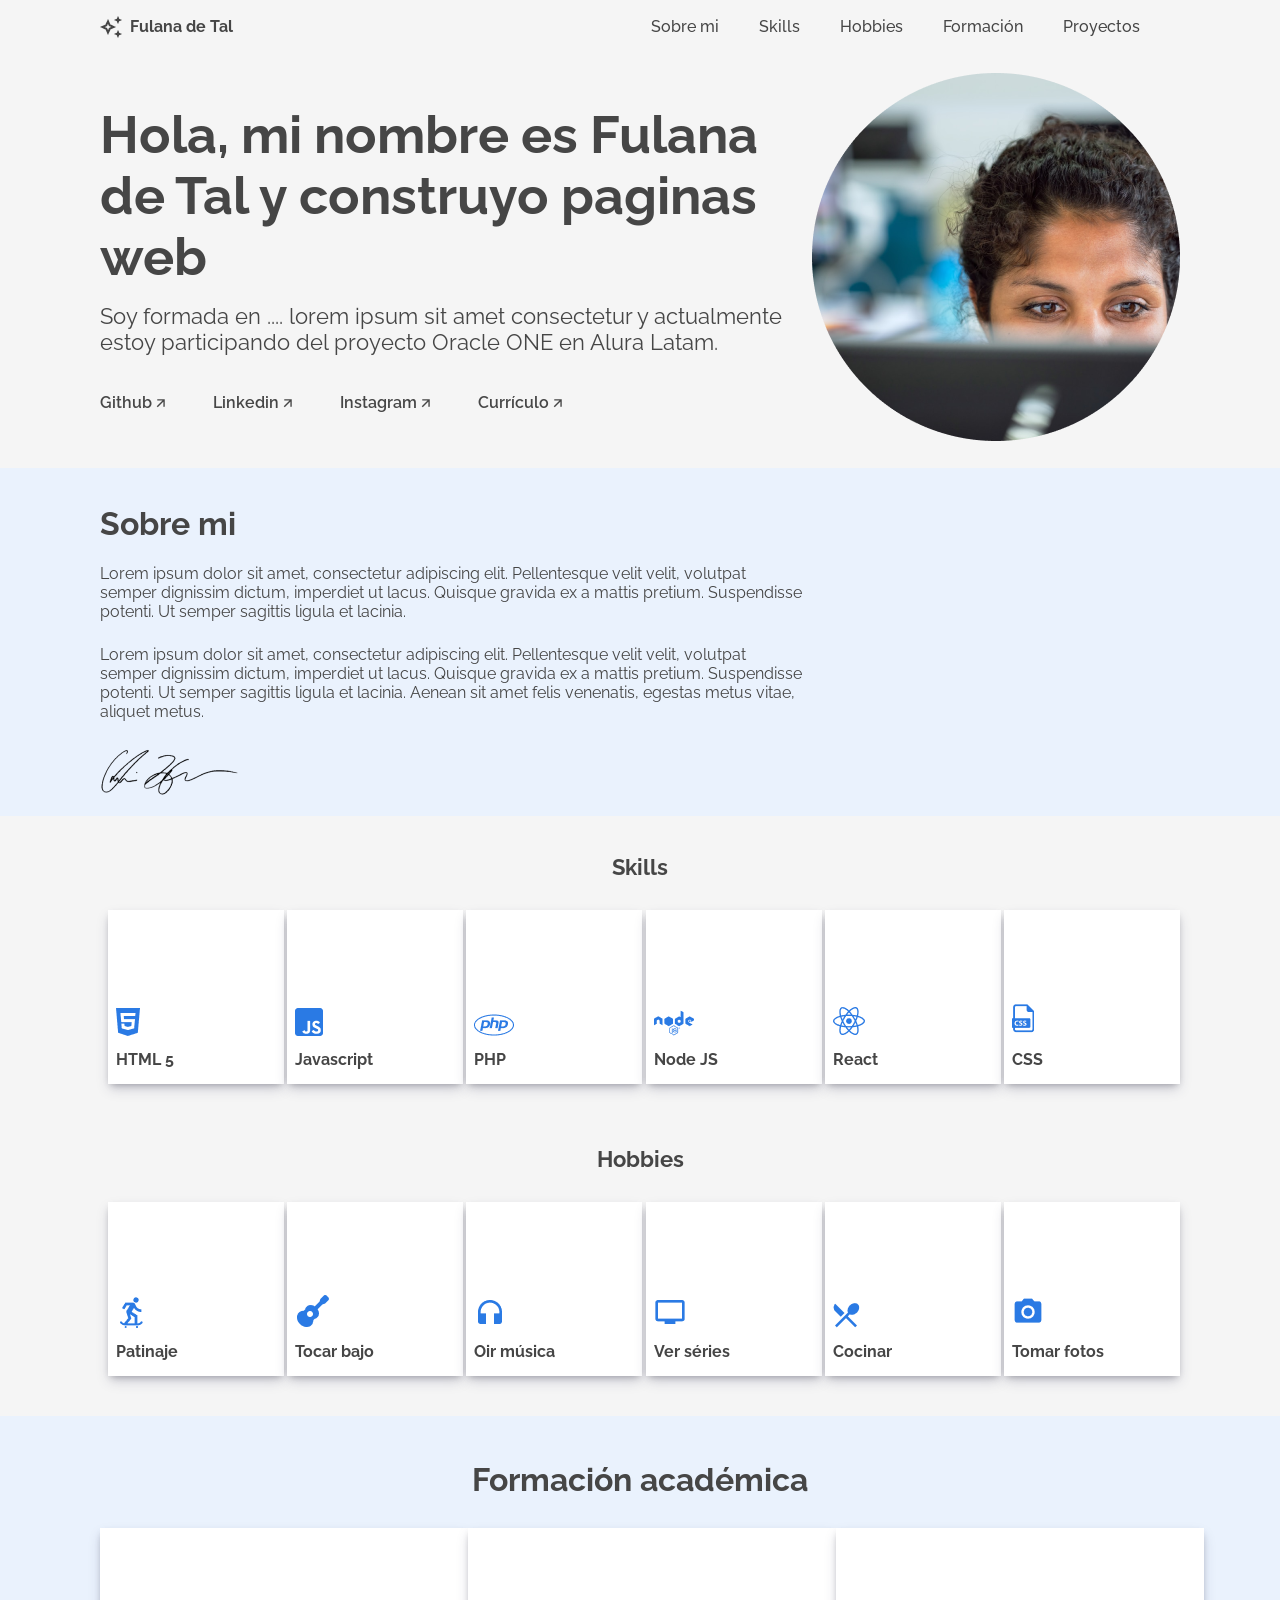
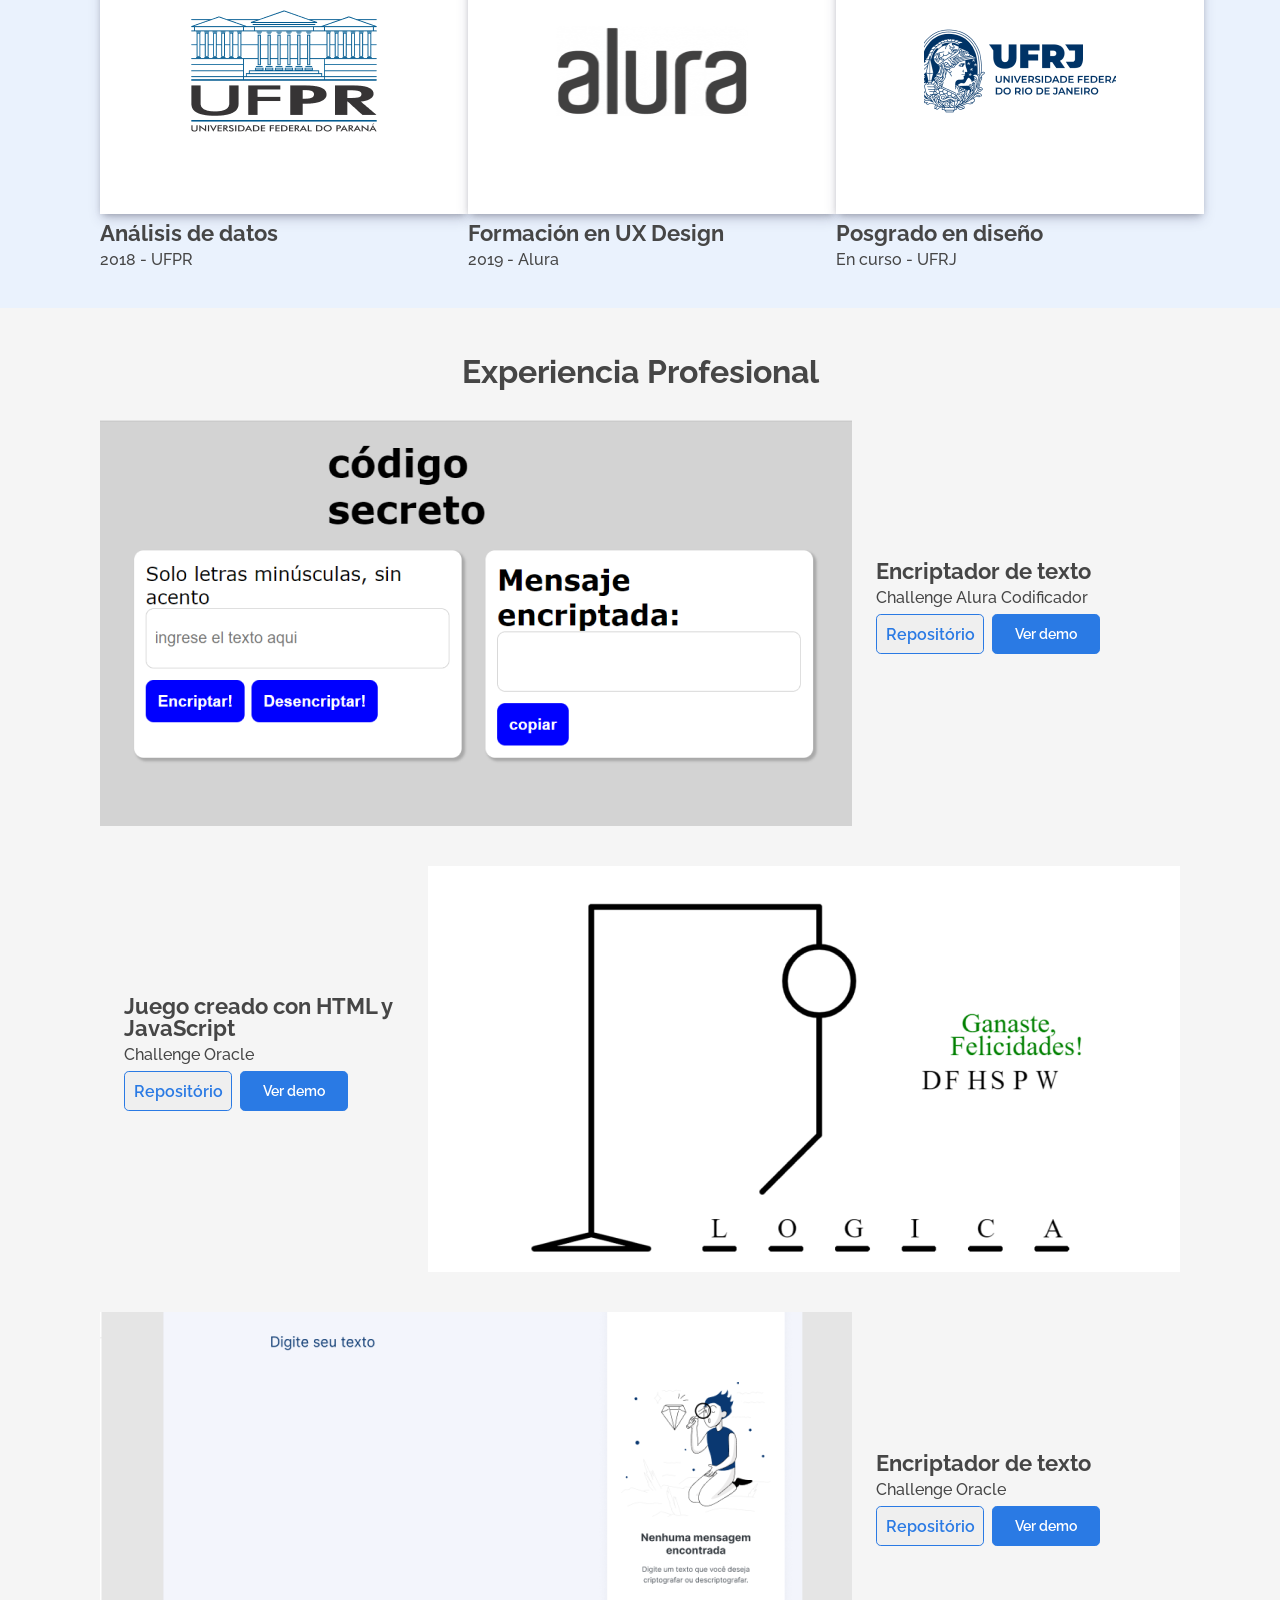
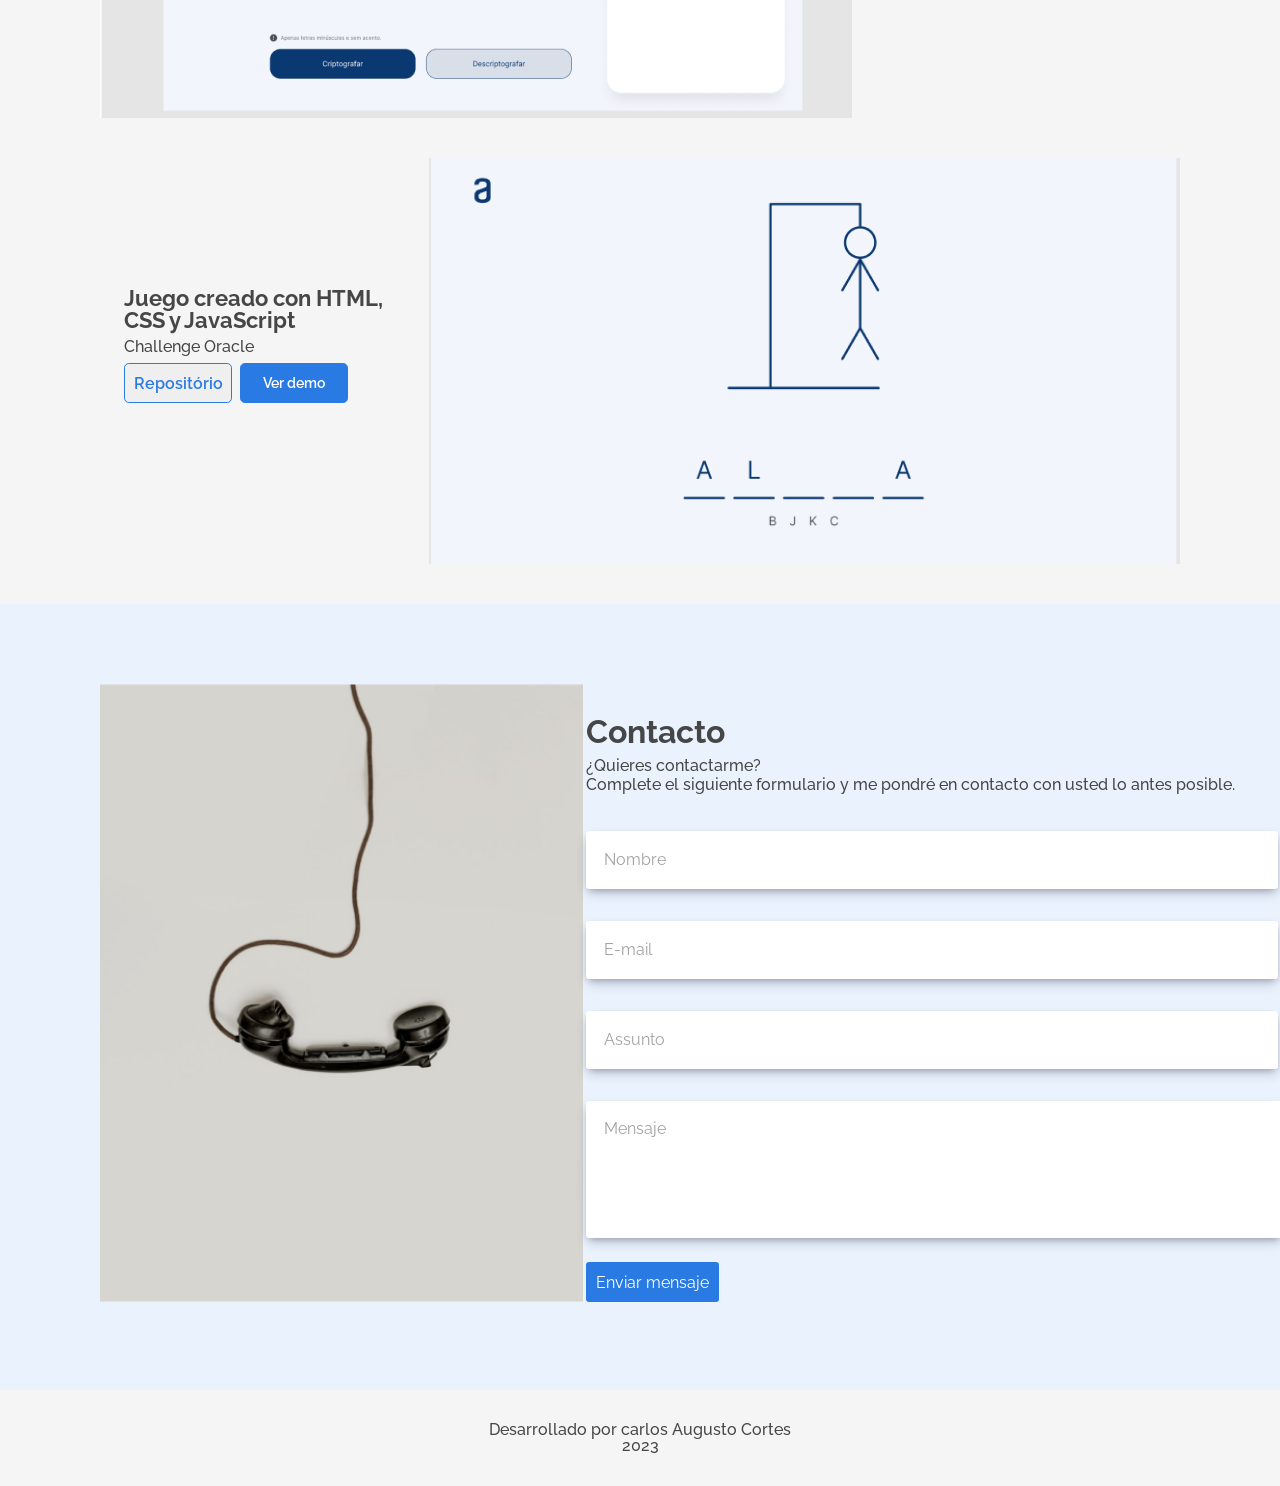
==== commit 650a34ab: "Actualización Vrs tablet 768px y escritorio 1024px" ====
--- a/index.html
+++ b/index.html
@@ -265,7 +265,7 @@
 
                 <div class="experiencie__box">
                     <!-- Pon el logotipo/captura de pantalla de tu proyecto -->
-                    <img class="experience__img"
+                    <img class="experience__img experience__img--order"
                         src="assets\forca_print.png">
                     <div class="experience__info info__forca">
                         <h2 class="experience__title">Juego creado con HTML y
@@ -302,7 +302,7 @@
 
                 <div class="experiencie__box">
                     <!-- Pon el logotipo/captura de pantalla de tu proyecto -->
-                    <img class="experience__img"
+                    <img class="experience__img experience__img--order"
                         src="assets/forca2_print.png">
                     <div class="experience__info">
                         <h2 class="experience__title">Juego creado con HTML, CSS
--- a/style.css
+++ b/style.css
@@ -93,8 +93,6 @@
 	margin-bottom: 1.7rem;
 	padding-left: 1rem;
 	padding-right: 1rem;
-	/*padding-left: 6.25rem;
-	padding-right: 6.25rem;*/
 }
 
 .menu__header{
@@ -123,8 +121,6 @@
 
 .menu__list__item{
 	display: none;
-	/*display: flex;
-	margin-right: 2.5rem;*/
 }
 
 .link__nav{
@@ -132,6 +128,13 @@
 	color: var(--color-text);
 	font-size: 1rem;
 	font-weight: 500;
+}
+
+.contacto--head{
+	font-family: var(--font-text);
+	color: var(--color-text);
+	font-weight: 400;
+	font-size: 0.875rem;
 }
 
 
@@ -142,41 +145,33 @@
 	margin-bottom: 1.7rem;
 	padding-left: 1rem;
 	padding-right: 1rem;
-	/*padding-left: 6.25rem;
-	padding-right: 6.25rem;*/
-	
 }
 
 .title__div{
 	display: flex;
 	flex-direction: column;
-	/*justify-content: space-between;*/
 }
 
 .title__profile{
 	width: 6.125rem;
 	height: 6.125rem;
-	/*order: 1;*/
+	
 }
 
 .title__bio{
 	display: flex;
 	text-align: left;
-	/*font-size: 3.25rem;*/
 	font-size: 1.375rem;
 	font-weight: bold;
-	/*margin-top: 2.5rem;*/
 	margin-top: 1rem;
 	font-family: var(--font-text);
 	color: var(--color-text);
 	margin-bottom: 1rem;
-	/*margin-bottom: 2rem;*/
 	line-height: var(--espacio-line-text);
 }
 
 .title__subsection{
 	font-size: 0.875rem;
-	/*font-size: 1.375rem;*/
 	font-family: var(--font-text);
 	color: var(--color-text);
 	line-height: var(--espacio-line-text);
@@ -187,27 +182,22 @@
 .title__container{
 	display: flex;
 	flex-direction: column;
-	/*display: inline-block;*/
-	/*width: 65%;*/
 }
 
 .title__network{
 	display: flex;
 	margin-top: 1rem;
-	/*margin-top: 2rem;*/
 	align-items: center;
 }
 
 .title__network__item{
 	margin-right: 1rem;
-	/*margin-right: 1.5rem;*/
 }
 
 .link__network--item{
 	color: var(--color-text);
 	font-family: var(--font-text);
 	font-size: 0.875rem;
-	/*font-size: 1rem;*/
 	font-weight: 600;
 }
 
@@ -223,28 +213,20 @@
 	padding-left: 1rem;
 	padding-right: 1rem;
 	padding-bottom: 1rem;
-	/*width: 53%;
-	padding-left: 6.25rem;
-	padding-right: 6.25rem;
-	padding-bottom: 2.25rem;*/
 }
 
 .about__title{
 	margin-bottom: 1rem;
 	padding-top: 1.5rem;
-	/*margin-bottom: 1.5rem;
-	padding-top: 2.5rem;*/
 	color: var(--color-text);
 	font-weight: bold;
 	font-family: var(--font-text);
 	font-size: 1.375rem;
-	/*font-size: 2rem;*/
 }
 
 .about__paragraph{
 	text-align: left;
 	font-size: 0.875rem;
-	/*font-size: 1rem;*/
 	font-weight: 400;
 	color: var(--color-text);
 	font-family: var(--font-text);
@@ -260,20 +242,14 @@
 	margin-bottom: 1.5rem;
 	padding-left: 1rem;
 	padding-right: 1rem;
-	/*margin-top: 2.5rem;
-	margin-bottom: 4rem;
-	padding-left: 6.25rem;
-	padding-right: 6.25rem;*/
 }
 
 .skills__title{
 	text-align: center;
-	/*margin-bottom: 2rem;*/
 	margin-bottom: 2rem;
 	color: var(--color-text);
 	font-weight: bold;
 	font-size: 1.375rem;
-	/*font-size: 2rem;*/
 	font-family: var(--font-text);
 	
 }
@@ -284,7 +260,6 @@
 	height: 29.688rem;
 	flex-wrap: wrap;
 	align-items: center;
-	/*justify-content: space-between;*/
 }
 
 .skills__box, .hobbies__box{
@@ -294,8 +269,6 @@
 	width: 9.75rem;
 	height: 7.375rem;
 	margin-bottom: 2.5rem;
-	/*width: 10rem;
-	height: 10rem;*/
 	box-shadow: var(--sombra-cajas);
 }
 
@@ -324,23 +297,15 @@
 	flex-direction: column;
 	padding-left: 1rem;
 	padding-right: 1rem;
-	/*margin-bottom: 4rem;
-	padding-left: 6.25rem;
-	padding-right: 6.25rem;*/
 }
 .hobbies__title{
 	font-weight: bold;
 	font-family: var(--font-text);
 	font-size: 1.375rem;
-	/*font-size: 2rem;*/
 	color: var(--color-text);
 	text-align: center;
 	margin-bottom: 2rem;
-	
-	/*margin-top: 3rem;*/
-}
-
-
+}
 
 /* Experiencia Académica*/
 
@@ -348,40 +313,30 @@
 	background: #EAF2FD;
 	padding-top: 2rem;
 	padding-bottom: 1.5rem;
-	
-	
-	/*padding-top: 3rem;
-	margin-bottom: 3rem;*/
 }
 
 .academic__title, .experience__section__title{
 	font-family: var(--font-text);
 	font-size: 1.375rem;
-	/*font-size: 2rem;*/
 	font-weight: bold;
 	text-align: center;
 	color: var(--color-text);
 	padding-bottom: 1rem;
 	padding-top: 2rem;
-	/*margin-bottom: 3rem;*/
 }
 
 .academic__courses{
 	display: flex;
 	flex-direction: column;
-	/*justify-content: space-between;*/
 	padding-left: 1rem;
 	padding-right: 1rem;
 	align-items: center;
-	/*padding-left: 6.25rem;
-	padding-right: 6.25rem;*/
 }
 
 .academic__courses__box{
 	display: flex;
 	margin-bottom: 1rem;
 	align-items: center;
-	/*margin-bottom: 4rem;*/
 	
 }
 
@@ -395,8 +350,6 @@
 	background: #FFFFFF;
 	width: 18.5rem;
 	height: 7.375rem;
-	/*width: 21.875rem;
-	height: 15.625rem;*/
 	display: flex;
 	justify-content: center;
 	align-items: center;
@@ -406,15 +359,12 @@
 .img__academi_courses{
 	width: 5.25rem;
 	height: 3.625rem;
-	/*width: 12.5rem;
-	height: 6.875rem;*/
 }
 
 .academic__courses__item__title{
 	margin-top: .5rem;
 	font-family: var(--font-text);
 	font-size: 0.875rem;
-	/*font-size: 1.375rem;*/
 	font-weight: bold;
 	color: var(--color-text);
 }
@@ -423,11 +373,9 @@
 	text-align: left;
 	margin-top: .5rem;
 	font-size: 0.875rem;
-	/*font-size: 1rem;*/
 	font-weight: 500;
 	font-family: var(--font-text);
 	color: var(--color-text);
-
 }
 /* experiencia*/
 
@@ -437,22 +385,17 @@
 	padding-left: 1rem;
 	padding-right: 1rem;
 	margin-top: 1rem;
-	/*padding-left: 6.25rem;
-	padding-right: 6.25rem;*/
 }
 
 .experiencie__box{
 	display: flex;
 	flex-direction: column;
-	/*align-items: center;
-	margin-bottom: 2.5rem;*/
 }
 
 .experience__img{
 	width: 18.5rem;
 	height: 9rem;
 	align-self: center;
-	/*width: auto;*/
 }
 
 
@@ -460,14 +403,12 @@
 	display: flex;
 	flex-direction: column;
 	margin-top: 1rem;
-	/*margin-left: 2.5rem;*/
 	padding-left: 1.5rem;
 }
 
 
 .experience__title{
 	font-family: var(--font-text);
-	/*font-size: 1.375rem;*/
 	font-size: 1rem;
 	color: var(--color-text);
 	font-weight: bold;
@@ -477,7 +418,6 @@
 	font-family: var(--font-text);
 	font-weight: 500;
 	font-size: 0.875rem;
-	/*font-size: 1rem;*/
 	color: var(--color-text);
 	margin-top: .5rem;
 }
@@ -496,31 +436,21 @@
 	width: 6.75rem;
 	height: 2.5rem;
 	color: #2A7AE4;
-	/*padding: 1rem;*/
 	font-family: var(--font-text);
 	font-size: 1rem;
 	border: 1px solid #2A7AE4;
 	font-weight: 600;
-	/*font-weight: 400;*/
 	border-radius: .3rem;
 	cursor: pointer;
 }
 
-/*.experiencia__botao--repo:hover{
-	color:#FFFFFF;
-	background: #2A7AE4;
-}
-*/
 .experience__botao--demo{
 	width: 6.75rem;
 	height: 2.5rem;
 	margin-left: .5rem;
 	border-radius: .3rem;
-	/*padding: 1rem 1.4rem;*/
-	font-family: var(--font-text);
-	font-size: 0.875rem;
-	/*font-size: 1rem;*/
-	/*font-weight: 400;*/
+	font-family: var(--font-text);
+	font-size: 0.875rem;
 	font-weight: 600;
 	border: 1px solid #2A7AE4;
 	background: #2A7AE4;
@@ -528,15 +458,6 @@
 	cursor: pointer;
 }
 
-/*.experience__botao--demo:hover{
-	background: #FFFFFF;
-	color: #2A7AE4;
-}
-*/
-.experience__img--secret{
-	/*order: 1;*/
-}
-
 
 /*Contacto*/
 
@@ -546,21 +467,15 @@
 	padding-left: 1rem;
 	padding-right: 1rem;
 	padding-bottom: 2rem;
-	/*padding-left: 6.25rem;
-	padding-right: 6.25rem;*/
 }
 
 .formcontato__contacto{
 	display: flex;
 	flex-direction: column;
-	align-items: center;
-	/*padding-top: 5rem;
-	padding-bottom: 3.5rem;*/
 }
 
 .formcontato--esquerda{
 	display: none;
-	/*display: flex;*/
 }
 
 .formcontato__img{
@@ -572,13 +487,12 @@
 	flex-direction: column;
 	padding-left: 1.4rem;
 	padding-right: 1.4rem;
-	align-items: center;
+	justify-content: flex-start;
 }
 
 .formcontato__title{
 	font-family: var(--font-text);
 	font-size: 1.375rem;
-	/*font-size: 2rem;*/
 	font-weight: bold;
 	padding-top: 2rem;
 	color: var(--color-text);
@@ -591,8 +505,6 @@
 	font-size: 0.875rem;
 	font-weight: 500;
 	align-self: flex-start;
-	/*font-size: 1rem;
-	font-weight: 400;*/
 	color: var(--color-text);
 	line-height: var(--espacio-line-text);
 }
@@ -614,13 +526,11 @@
 
 .formcontato__input{
 	display: flex;
-	width: 100%;
 	height: 3.5rem;
 	margin-bottom: 2rem;
 	border: none;
 	box-shadow: var(--sombra-cajas);
 	border-radius: .2rem;
-	/*cursor: pointer;*/
 }
 
 
@@ -642,7 +552,6 @@
 .formcontato__botao{
 	width: 8.313rem;
 	height: 2.5rem;
-	/*padding: 1rem .3rem;*/
 	border: none;
 	background: #2A7AE4;
 	color: #FFFFFF;
@@ -650,16 +559,7 @@
 	font-family: var(--font-text);
 	font-size: 0.875rem;
 	font-weight: 500;
-	/*font-size: 1rem;
-	font-weight: 400;
-	cursor: pointer;*/
-}
-
-/*.formcontato__botao:hover{
-	color: #2A7AE4;
-	background: #FFFFFF;
-	border: 1px solid #2A7AE4;
-}*/
+}
 /*footeer*/
 
 section.footer{
@@ -670,7 +570,6 @@
    font-size: 1rem;
    color: var(--color-text);
    font-weight: 500;
-   /*font-weight: 400;*/
 }
 
 /* Vamos a desafiarnos trabajando con responsividad?
@@ -680,67 +579,273 @@
 /*Tablet*/
 @media (min-width: 768px) {
 
+/*sections*/
+section.menu, section.title, section.skills,
+section.hobbies, .about__container, .academic__courses{
+	padding-left: 2rem;
+	padding-right: 2rem;
+}
+
+section.academic{
+	padding-top: 1rem;
+}
 /* Menú */
-.menu__nav{
+.contacto--head{
+	font-size: 1rem;
+	font-weight: bold;
+}
+
+/*title*/
+.title__div{
+	flex-direction: row;
+	justify-content: space-between;
+	padding-top: .5rem;
+}
+
+.title__profile{
+	width: 9.125rem;
+	height: 9.125rem;
+	order: 1;
+}
+
+.title__container{
+	display: inline-block;
+	padding-right: 1rem;
+	padding-bottom: 1rem;
+}
+
+.title__subsection{
+	font-size: 1rem;
+}
+
+.title__network__item{
+	margin-right: 3rem;
+}
+
+.link__network--item{
+	font-size: 1rem;
+}
+
+
+/*Skills*/
+.skills__line, .hobbies__line{
+	flex-direction: row;
+	justify-content: space-between;
+	height: auto;
+}
+
+.skills__box, .hobbies__box{
+	width: 14rem;
+	height: 7.375rem;
+}
+/*Hobbies*/
+
+/*Formación Académica*/
+.academic__title, .experience__section__title{
+	padding-bottom: 2rem;
+}
+
+.academic__courses{
+	flex-direction: row;
+	justify-content: space-between;
+}
+
+
+.academic__courses__item__img{
+	width: 14rem;
+	height: 7.375rem;
+}
+
+.academic__courses__item__title{
+	font-size: 1rem;
+}
+
+/*Experiencia Profesional*/
+.experience__img{
+	width: 44rem;
+	height: 20rem;
+}
+
+
+/*form Contact*/
+.formcontato__text{
+	padding-right: .5rem;
 	
 }
 
-.menu__header{
-	
-}
-
-.menu__title{
-    
-}
-
-.menu__list{
-	
-}
-
-
+.formcontato__subtext{
+	font-size: 1rem;
+}
+
+.formcontato__input{
+	width: 43rem;
+}
+
+::-webkit-input-placeholder{
+	font-size: 1rem;
+}
+}
+
+/*Escritorio*/
+@media screen and (min-width: 1024px){
+/*Sections*/
+section.menu, section.title, section.skills,
+section.hobbies, .about__container,
+.academic__courses, section.experience, section.formcontato{
+	padding-left: 6.25rem;
+	padding-right: 6.25rem;
+}
+/*Menu*/
 .menu__list__item{
-	
-}
-
-.link__nav{
-	
+	display: flex;
+	margin-right: 2.5rem;
 }
 
 .contacto--head{
-	
-}
-/*title*/
-
+	display: none;
+}
+
+/*Titulo*/
+.title__profile{
+	width: 23rem;
+	height: 23rem;
+}
+
+.title__container{
+	display: inline-block;
+	width: 75%;
+	align-self: center;
+}
+.title__subsection{
+	font-size: 1.375rem;
+}
+
+.title__bio{
+	font-size: 3.25rem;
+}
+
+.about__title{
+	margin-bottom: 1.5rem;
+	padding-top: 2.5rem;
+	font-size: 2rem;
+}
+
+.title__network{
+	padding-top: 1.5rem;
+}
+
+/*Sección sobre mi*/
+.about__container{
+	width: 55%;
+}
+
+.about__paragraph{
+	font-size: 1rem;
+}
 /*Skills*/
-
-/*Hobbies*/
-
-/*Formación Académica*/
-
-/*Experiencia Profesional*/
-
-}
-
-/*Mobile*/
-@media (min-width: 375px) {
-
-/*Menu*/
-
-
-/*Titulo*/
-
-/*Sección sobre mi*/
-
-/*Skills*/
-
+.skills__line, .hobbies__line{
+	margin-left: .5rem;
+}
+
+.skills__box, .hobbies__box{
+	width: 11rem;
+	height: 10.875rem;
+}
 /*Hobbies*/
  
 /*Formación Académica*/
-
+.academic__title, .experience__section__title{
+	font-size: 2rem;
+	
+}
+
+.academic__courses__item__img{
+	width: 23rem;
+	height: 17.875rem;
+}
+
+.img__academi_courses{
+	width: 12rem;
+	height: 8.125rem;
+}
+
+.academic__courses__item__title{
+	font-size: 1.375rem;
+}
+
+.academic__courses__item__subtitle{
+	font-size: 1rem;
+
+}
 /*Experiencia Profesional*/
 
+.experiencie__box{
+	flex-direction: row;
+	margin-bottom: 2.5rem;
+	align-items: center;
+}
+
+.experience__img{
+	width: 47rem;
+	height: 25.375rem;
+}
+
+.experience__img--order{
+	order: 1;
+}
+
+.experience__info{
+	padding-right: 2rem;
+}
+
+.experience__title{
+	font-size: 1.375rem;
+}
+
+.experience__text{
+	font-size: 1rem;
+}
+
+.experiencia__botao--repo:hover{
+	color:#FFFFFF;
+	background: #2A7AE4;
+}
+
+.experience__botao--demo:hover{
+	background: #FFFFFF;
+	color: #2A7AE4;
+}
+
  /*Contacto*/
 
-/*Footer*/
+ .formcontato__contacto{
+	flex-direction: row;
+	padding-top: 5rem;
+	padding-bottom: 3.5rem;
+}
+
+.formcontato__title{
+	font-size: 2rem;
+}
+
+.formcontato--esquerda{
+	display: flex;
+}
+
+.formcontato__img{
+	display: flex;
+}
+
+.formcontato__botao{
+	font-size: 1rem;
+	font-weight: 400;
+	cursor: pointer;
+}
+
+.formcontato__botao:hover{
+	color: #2A7AE4;
+	background: #FFFFFF;
+	border: 1px solid #2A7AE4;
+}
 
 }
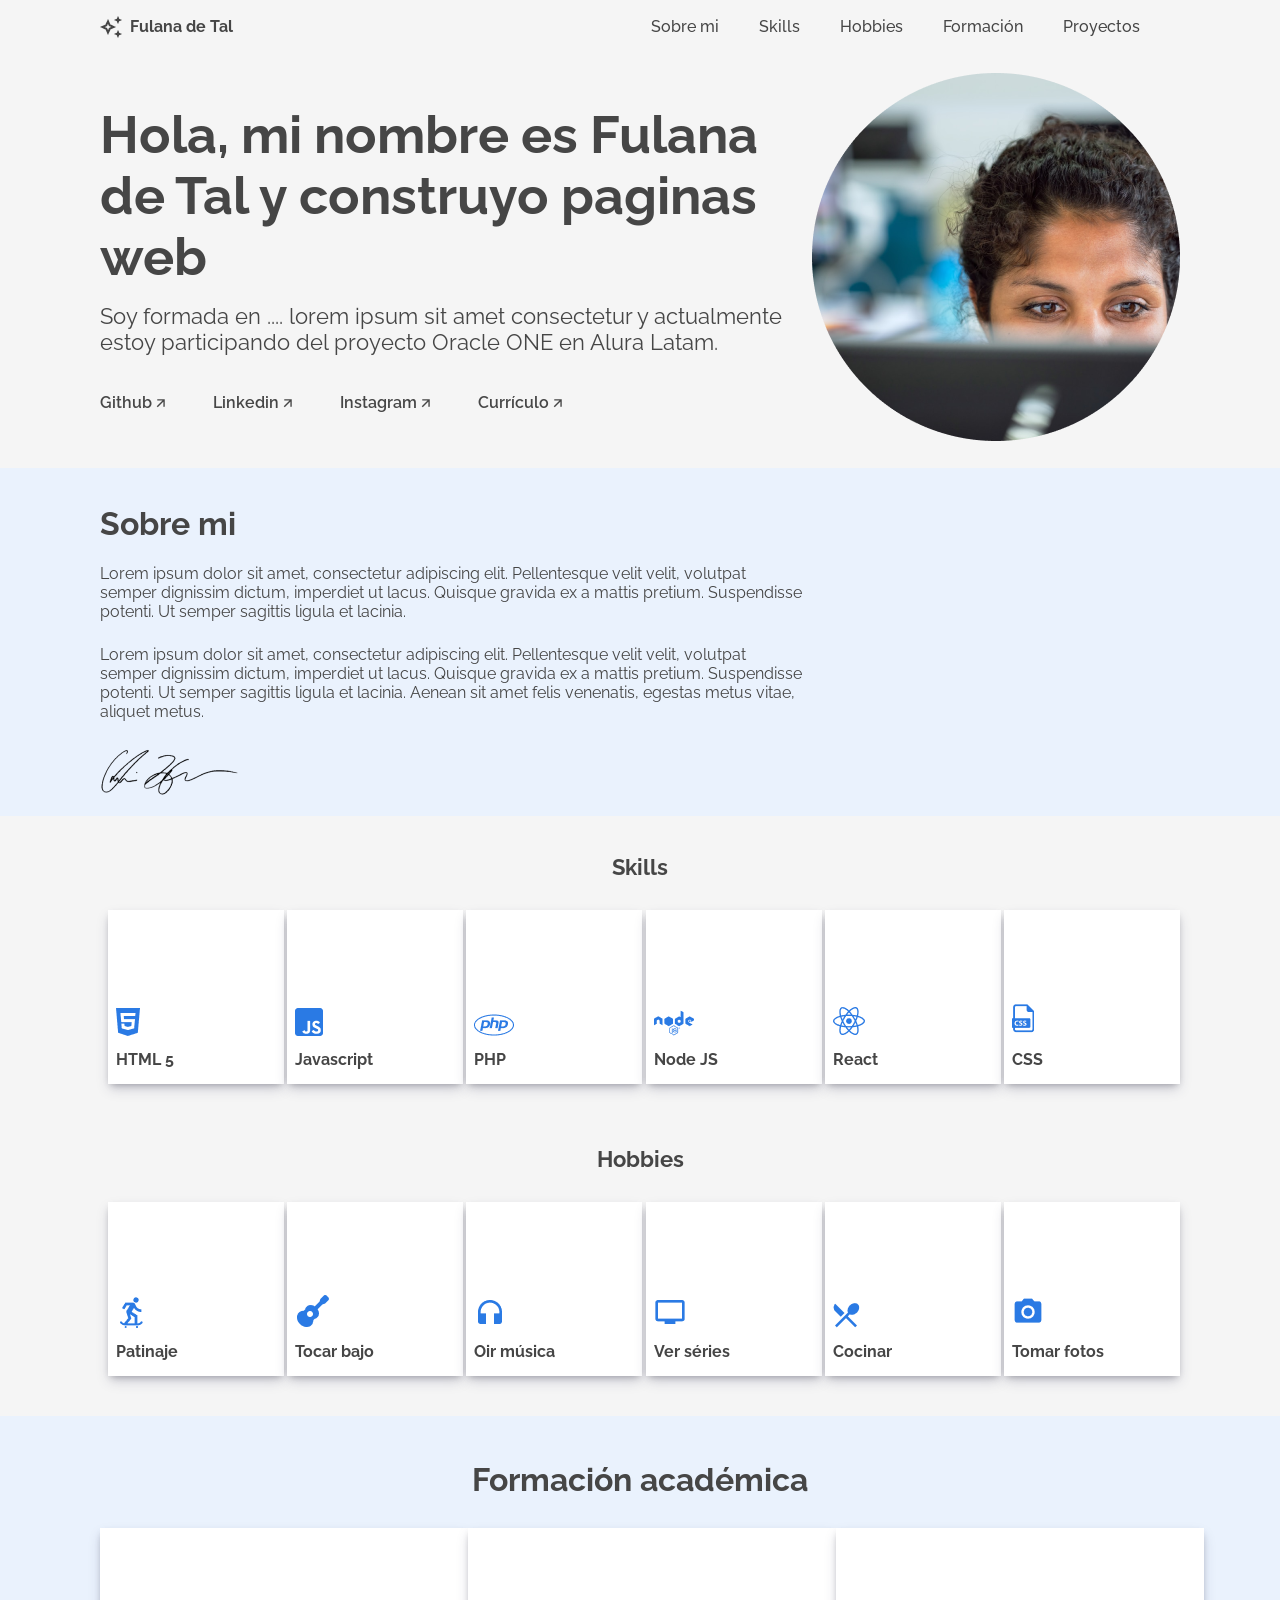
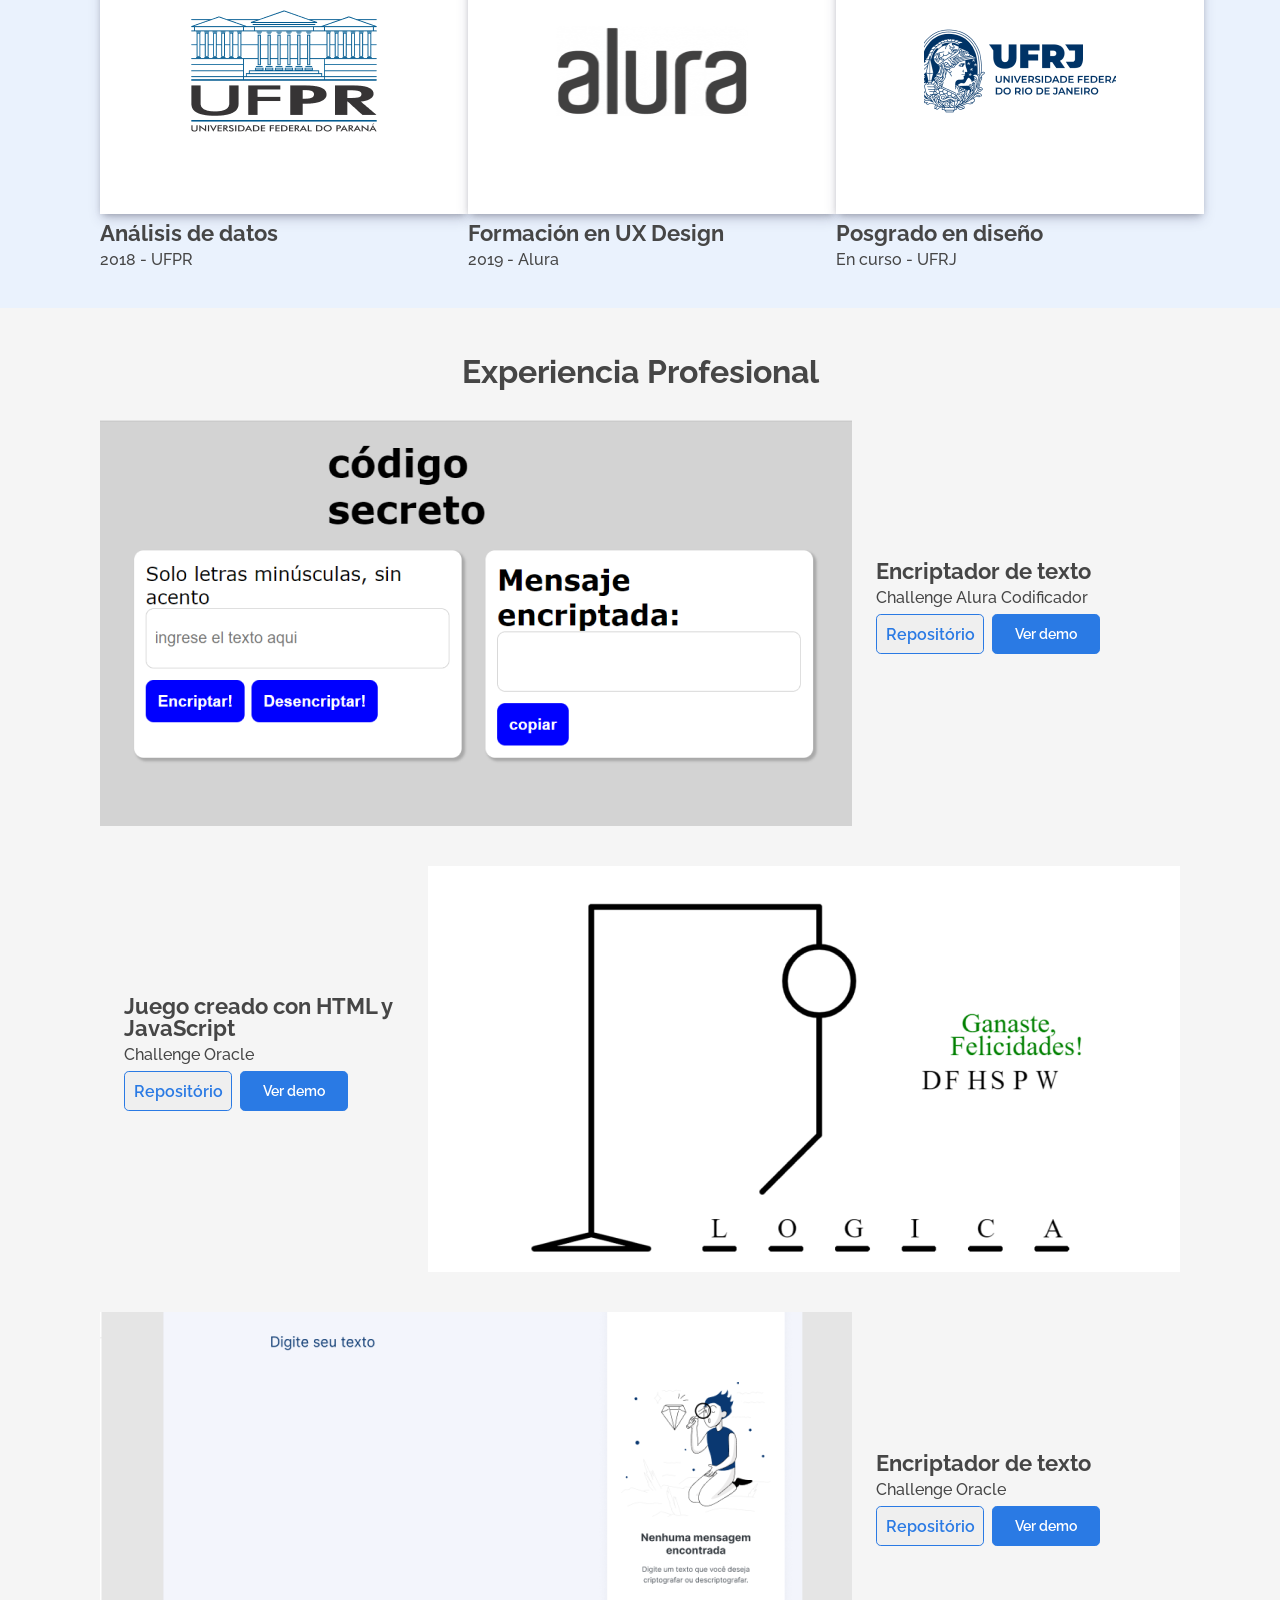
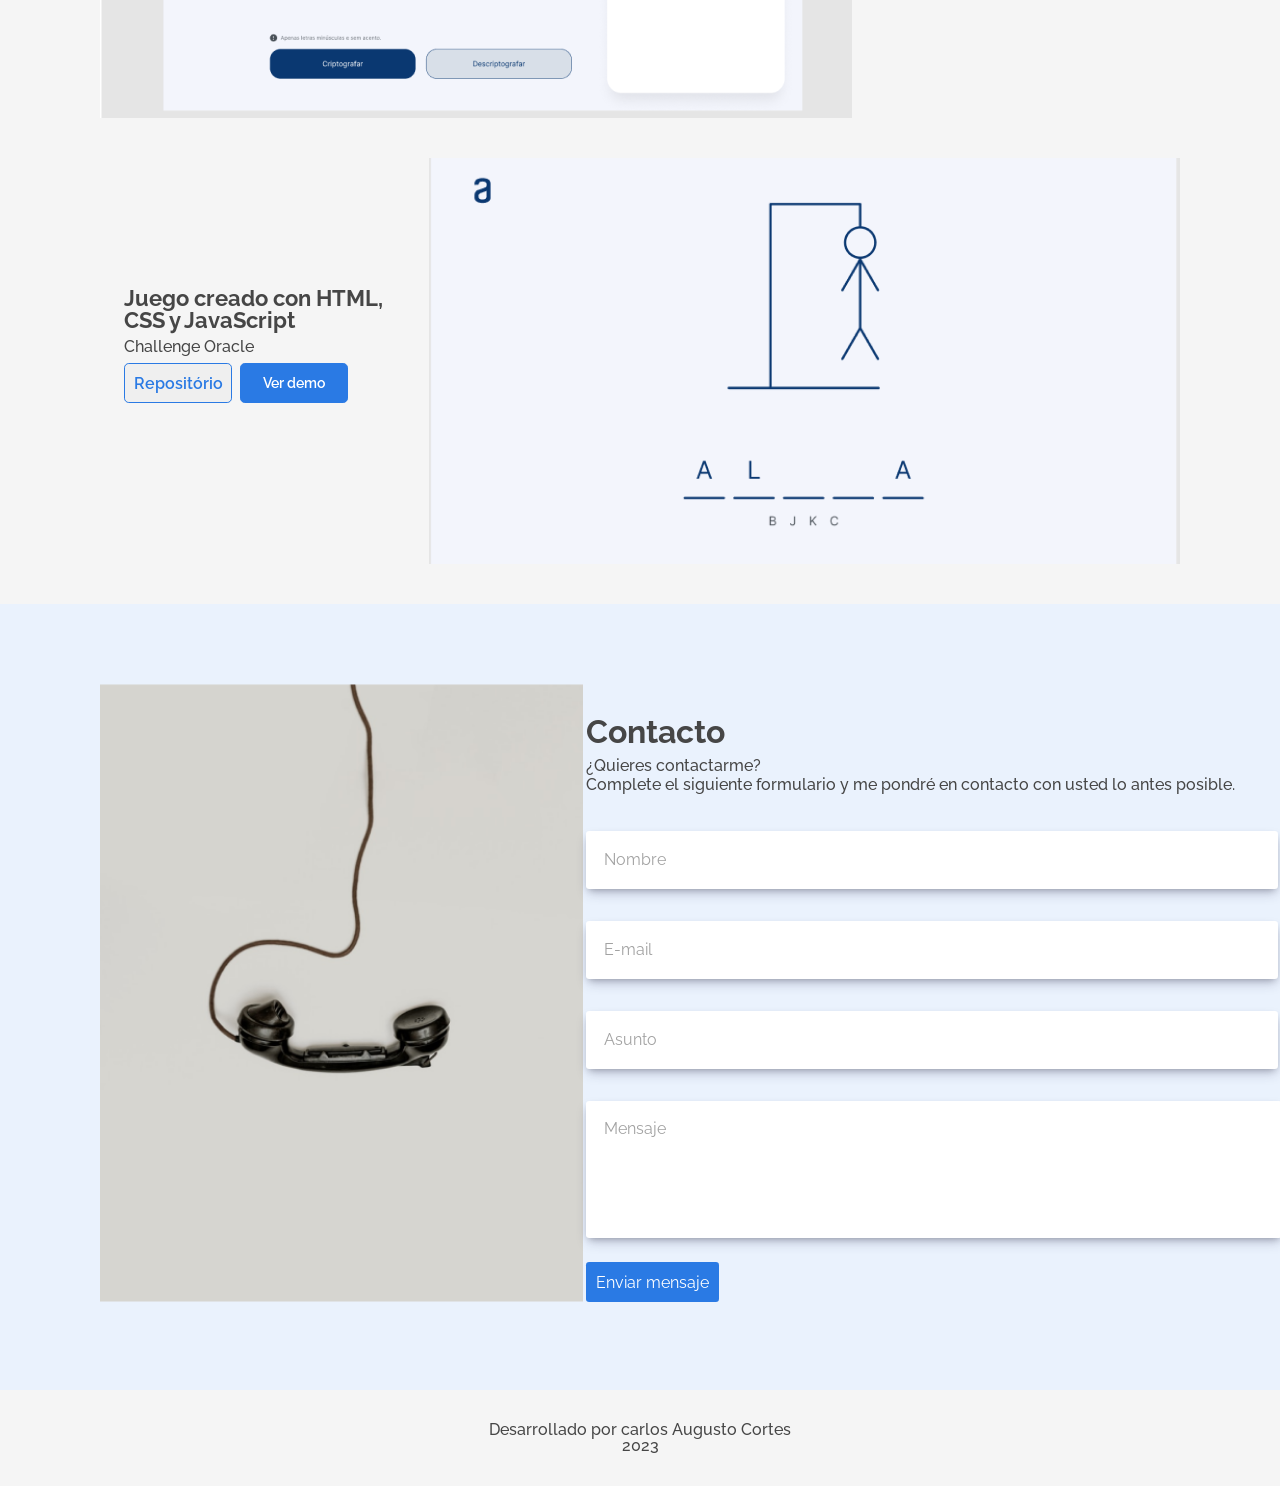
==== commit 6fa3e079: "función para validar el formulario" ====
--- a/index.html
+++ b/index.html
@@ -335,15 +335,16 @@
                             siguiente
                             formulario y me pondré en contacto con usted lo
                             antes posible. </h3>
-                        <form class="formcontato__form" name="form">
+                        <form class="formcontato__form" name="form"
+                            onsubmit="return validarFormulario()">
                             <input class="formcontato__input" type="text"
                                 name="nombre" placeholder="Nombre">
                             <input class="formcontato__input" type="email"
                                 name="email" placeholder="E-mail">
                             <input class="formcontato__input" type="text"
-                                name="asunto" placeholder="Assunto">
+                                name="asunto" placeholder="Asunto">
                             <textarea class="formcontato__textarea" rows="5"
-                                cols="40" id="mensagem" name="mensaje"
+                                cols="40" id="mensaje" name="mensaje"
                                 placeholder="Mensaje"></textarea>
                             <button type="submit" class="formcontato__botao">Enviar
                                 mensaje</button>
